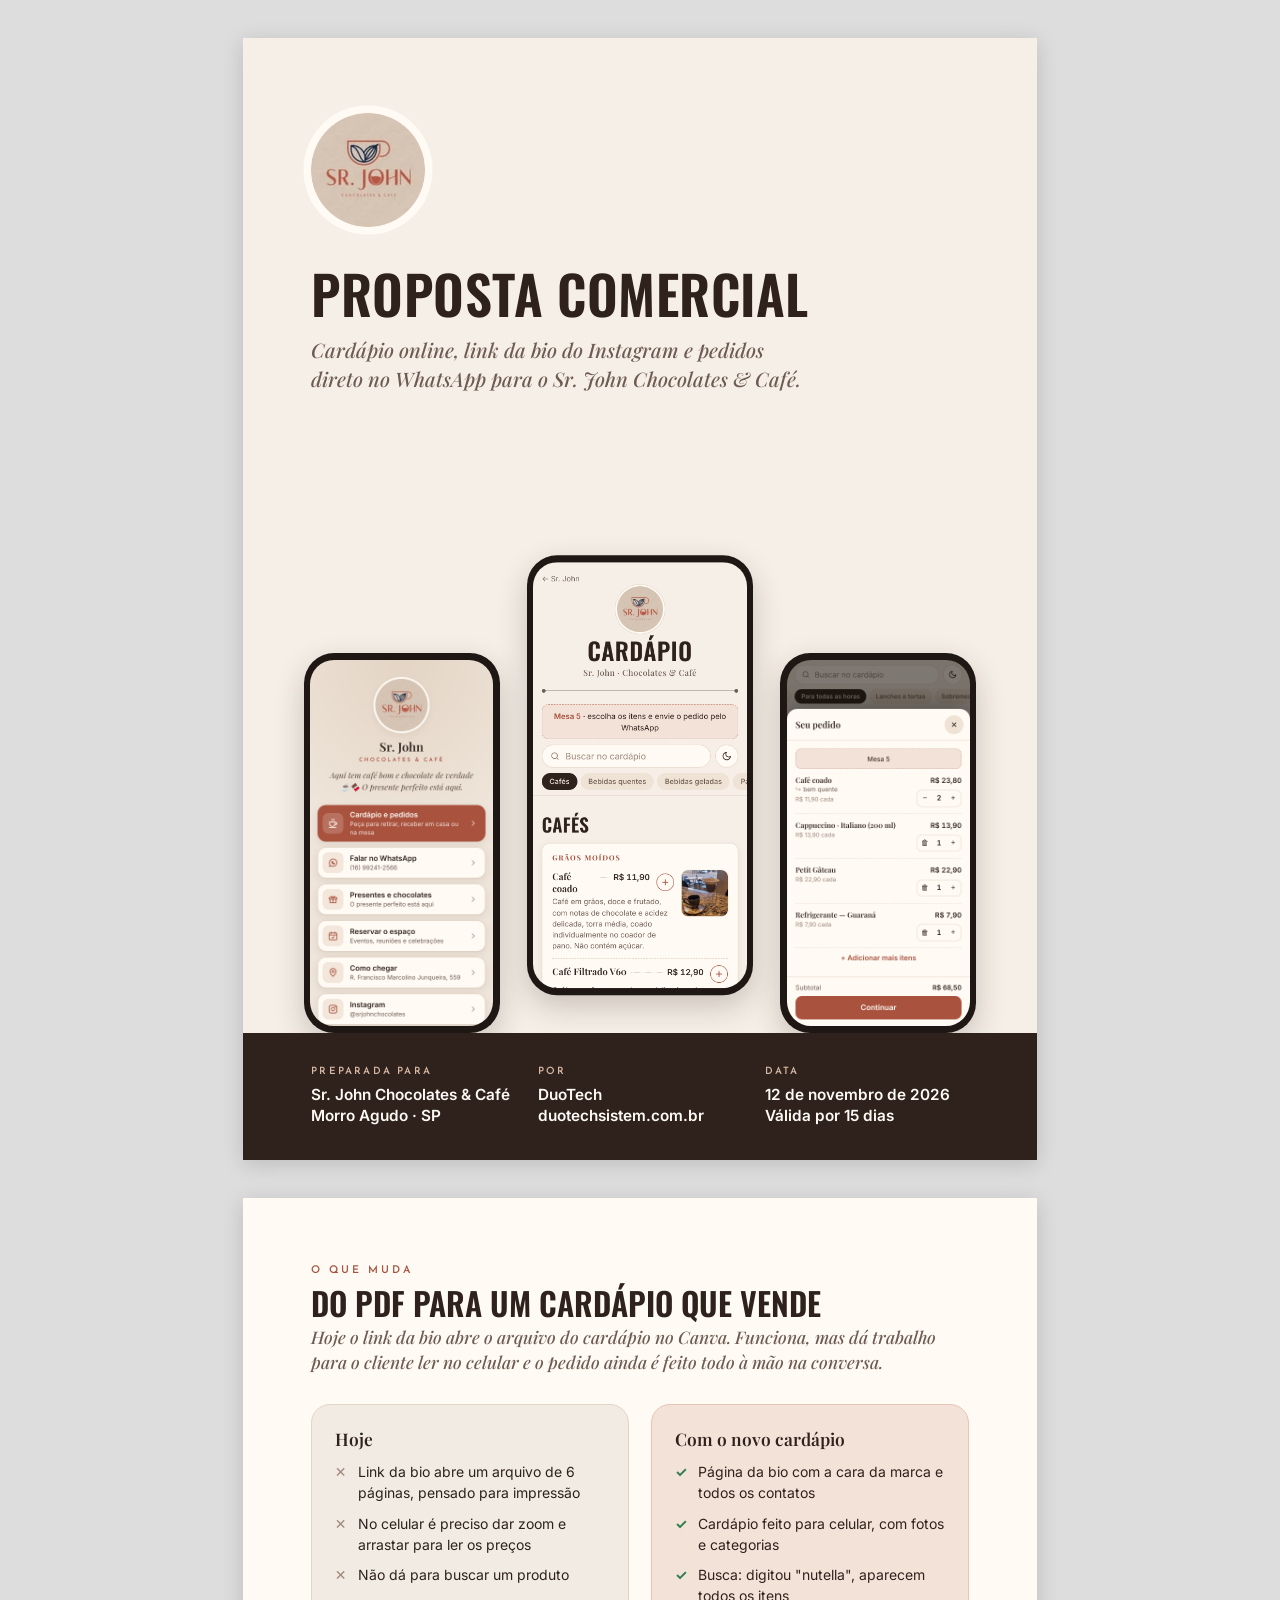
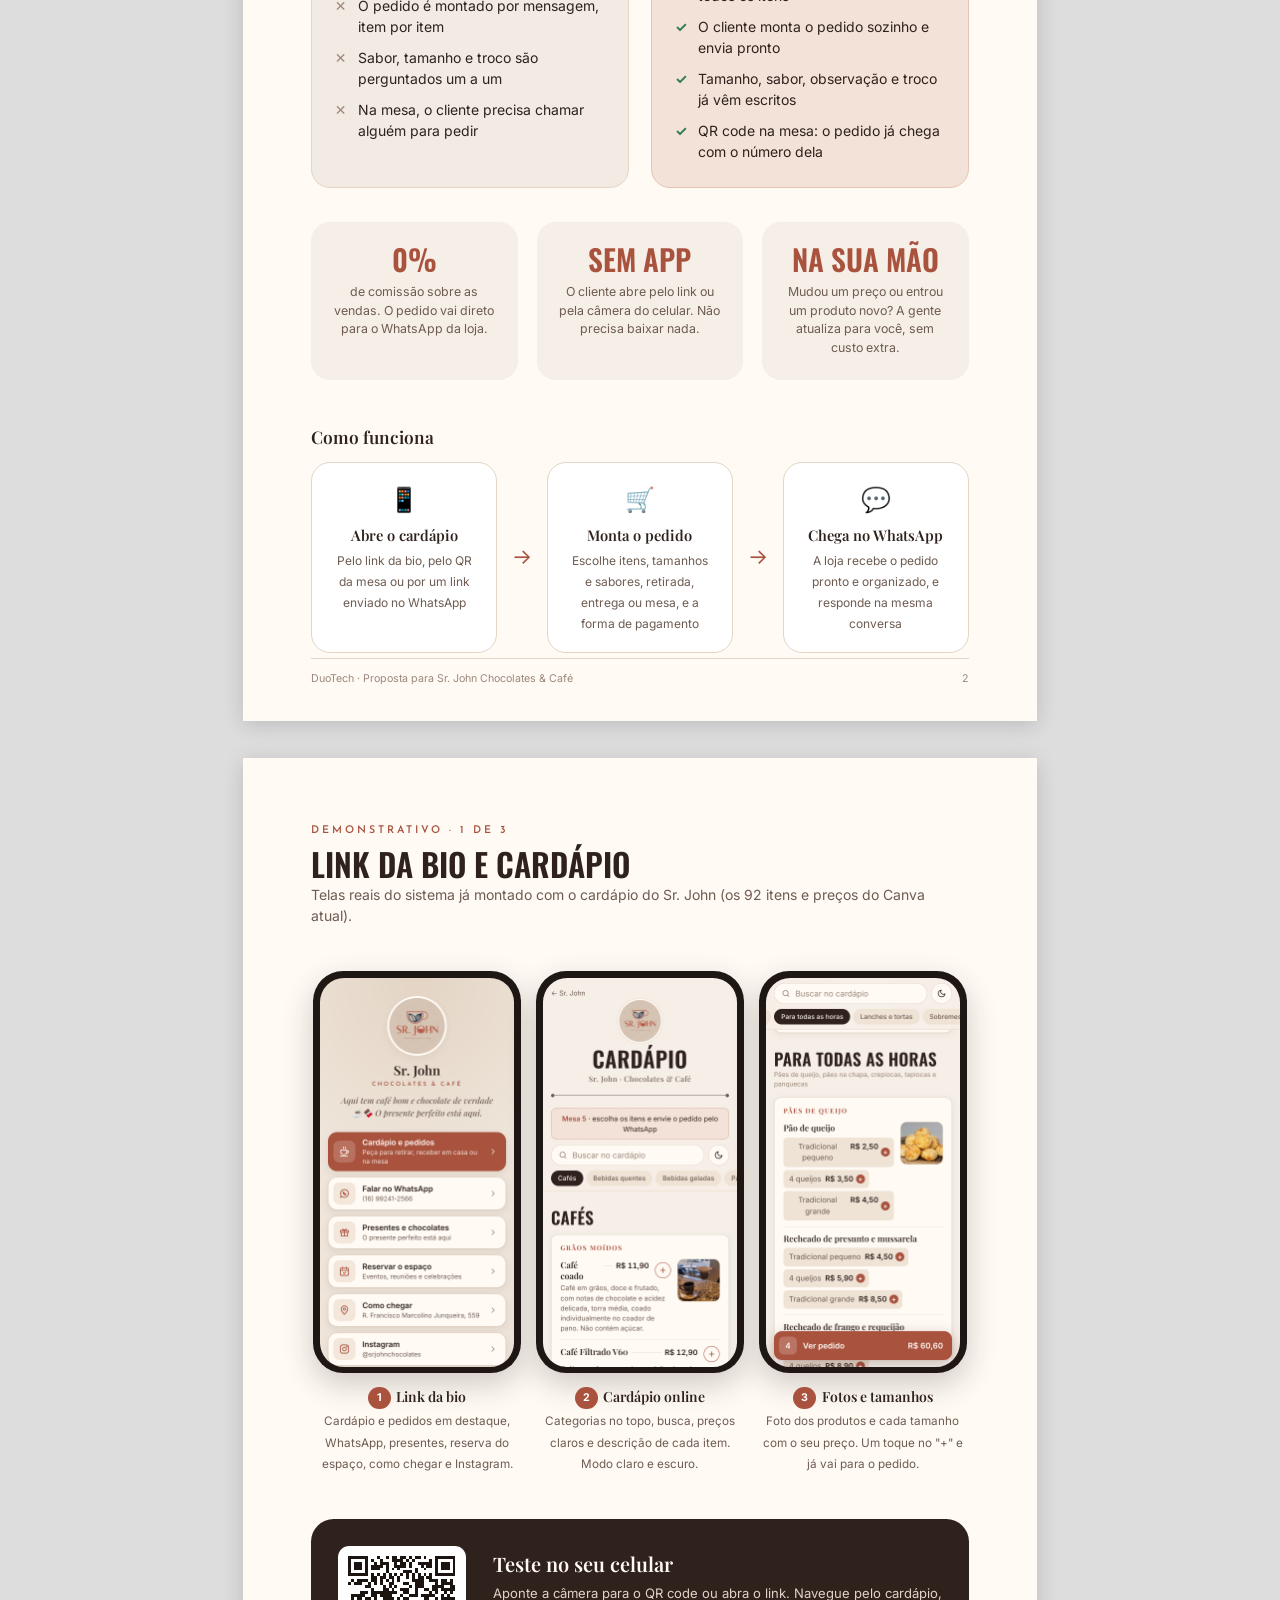
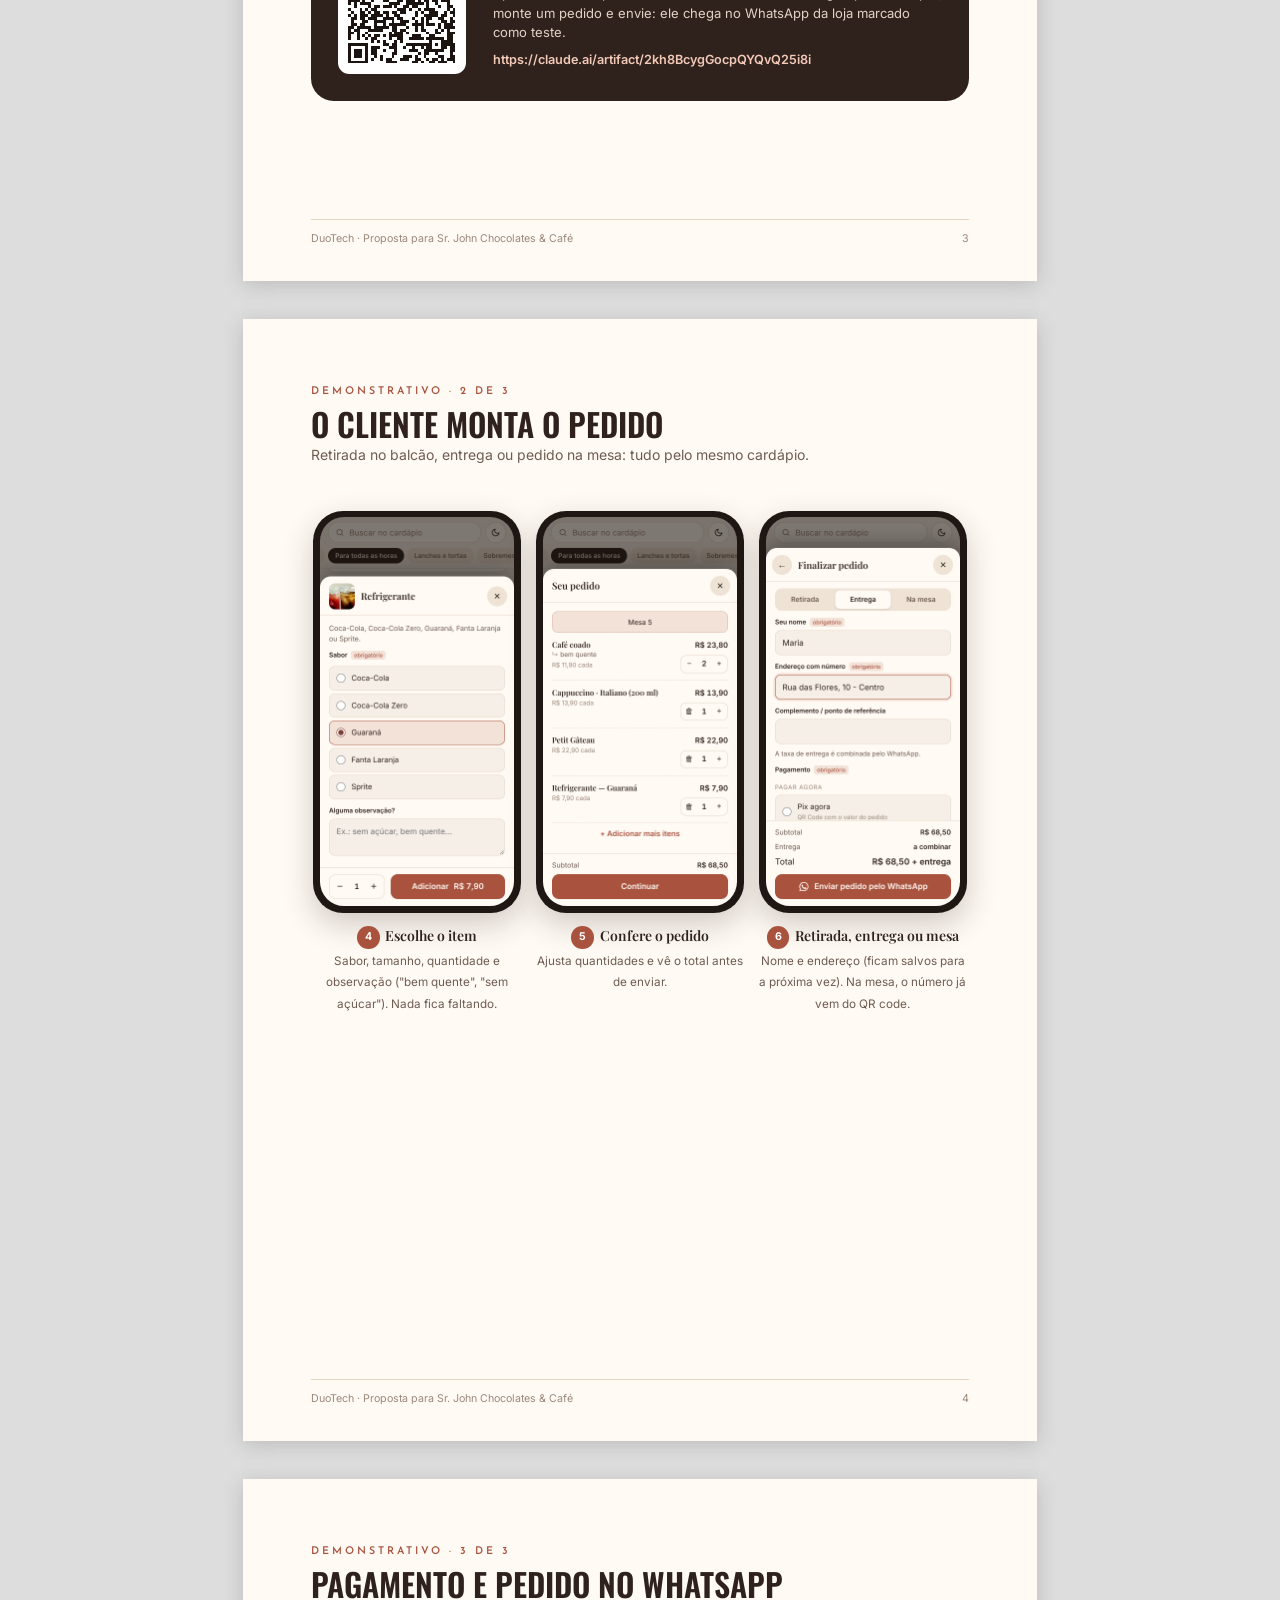
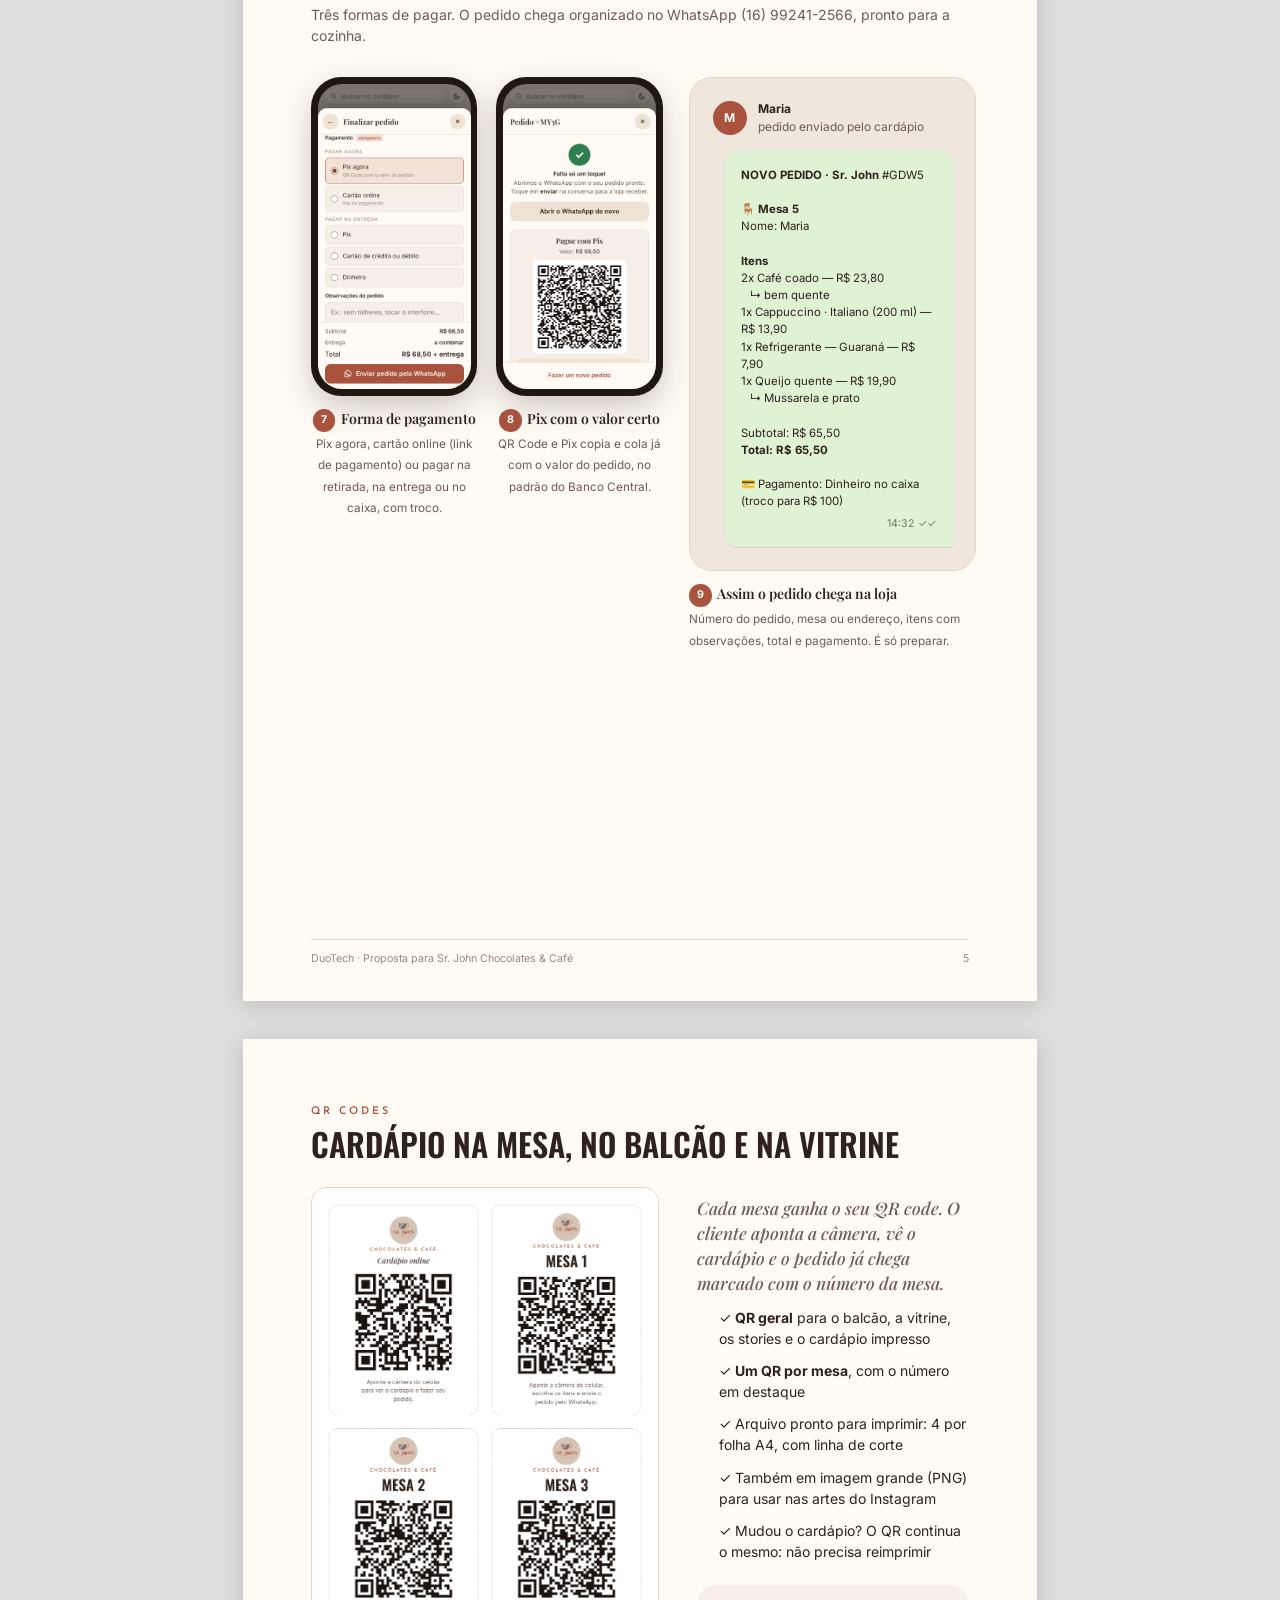
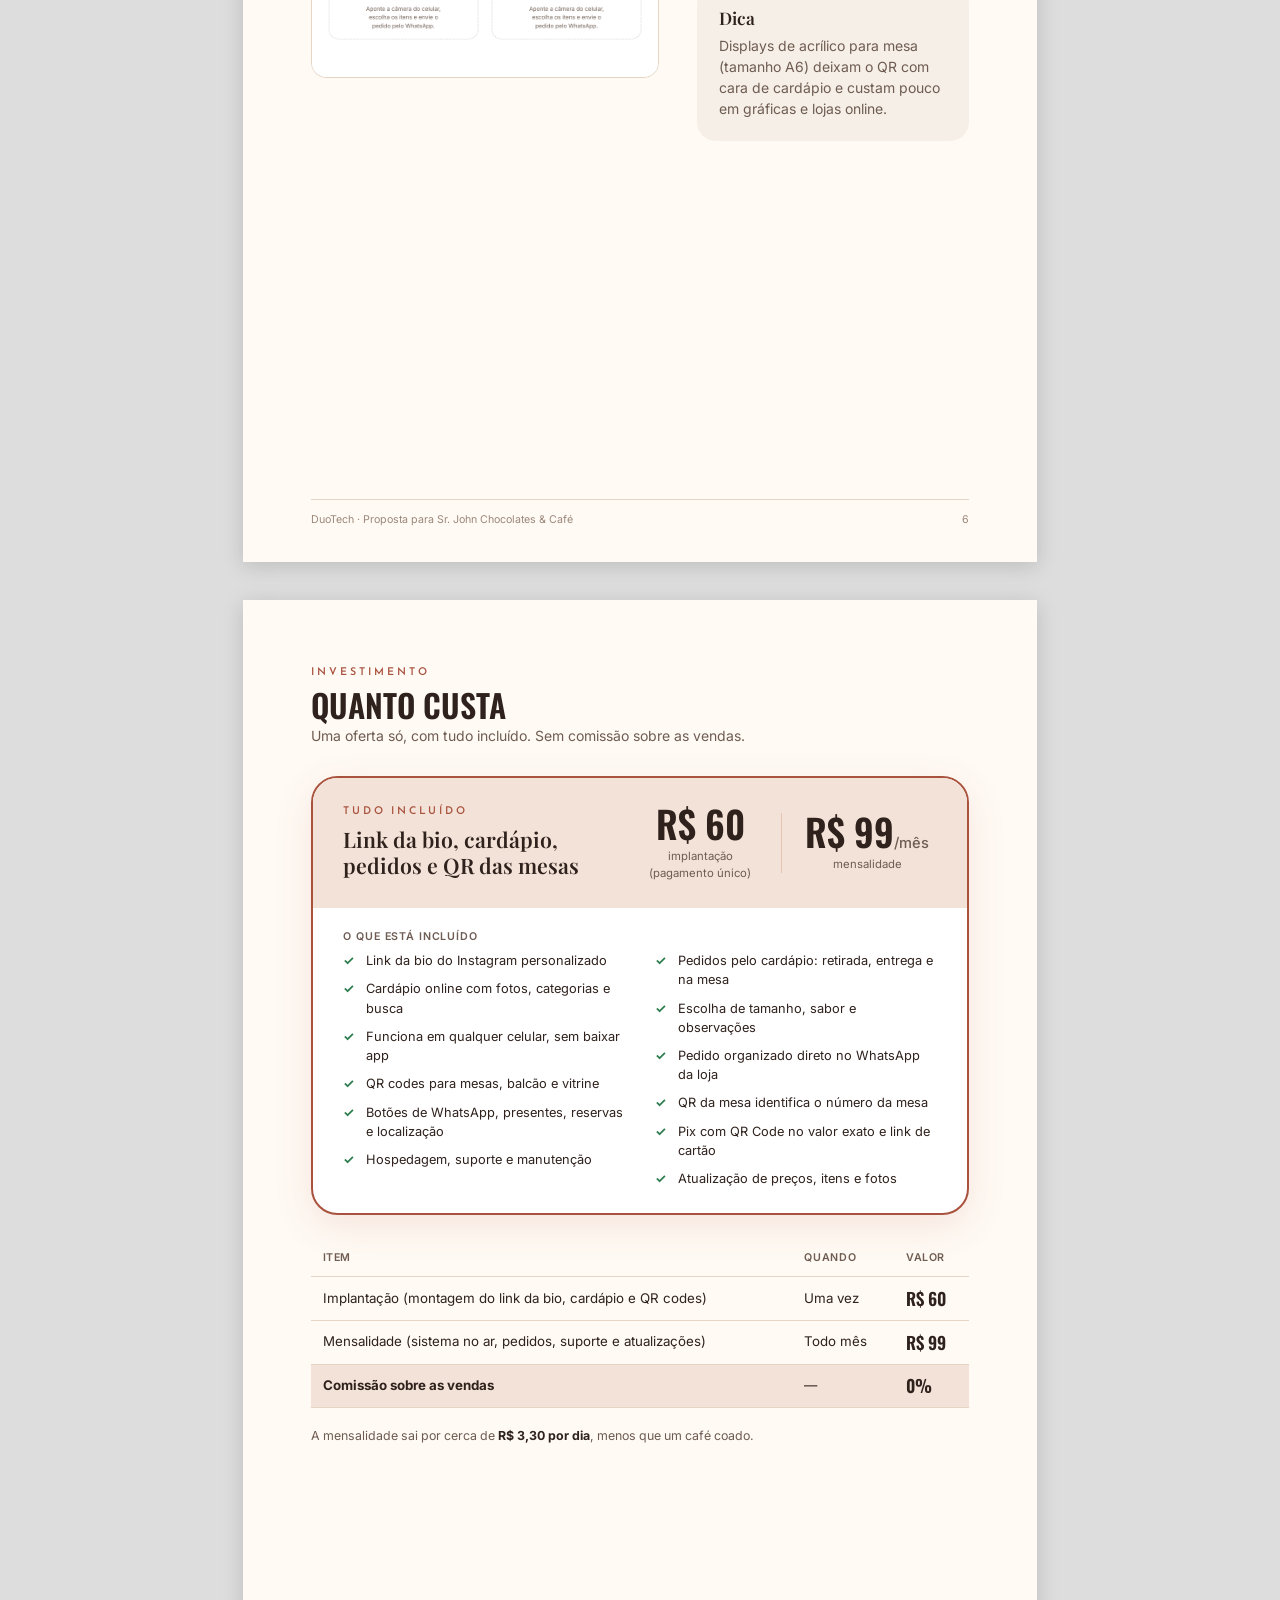
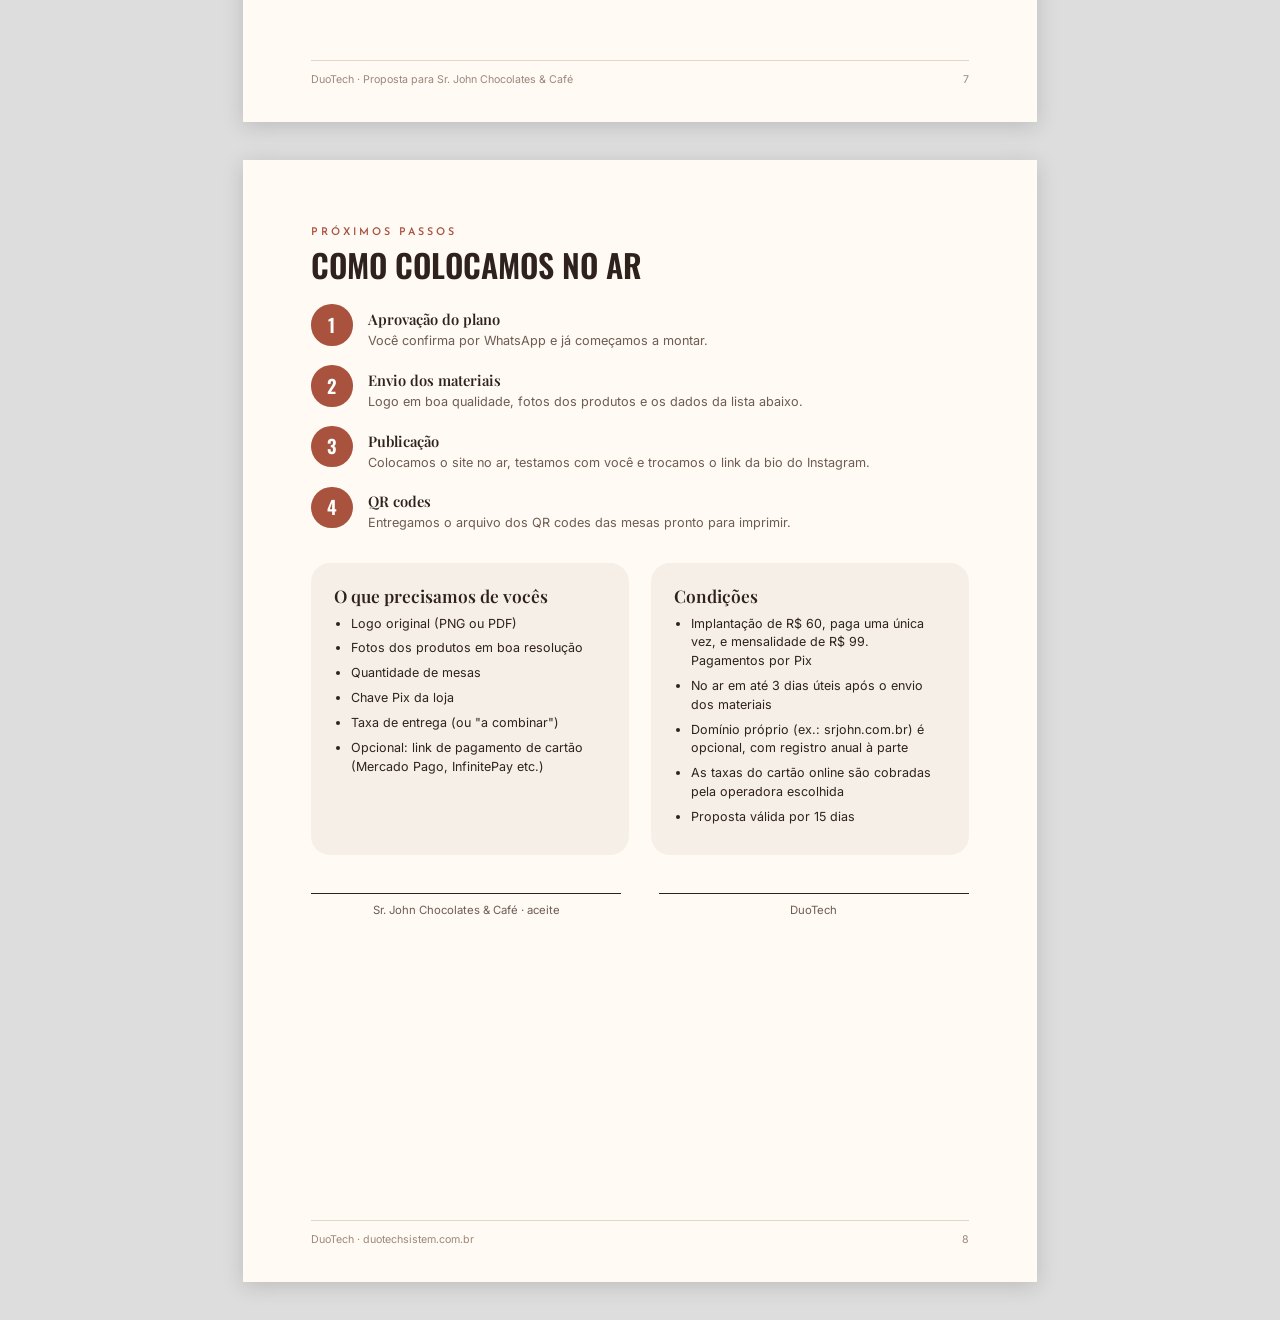
==== docs/proposta/proposta.html @ ed63b7d3 "Sr. John: link da bio, cardápio online e pedidos pelo WhatsApp - Link da bio do Instagram (cardápio," ====
<!doctype html>
<html lang="pt-BR">
<head>
<meta charset="utf-8">
<title>Proposta comercial · Sr. John Chocolates & Café</title>
<link rel="preconnect" href="https://fonts.googleapis.com">
<link rel="preconnect" href="https://fonts.gstatic.com" crossorigin>
<link href="https://fonts.googleapis.com/css2?family=Josefin+Sans:wght@400;600&family=Oswald:wght@500;600&family=Playfair+Display:ital,wght@0,600;0,700;1,500&family=Inter:wght@400;500;600;700&display=swap" rel="stylesheet">
<style>
  @page { size: A4; margin: 0; }
  :root {
    --bg: #f6efe7; --card: #fffaf4; --ink: #2f221d; --soft: #6e5c52; --faint: #9b887b;
    --line: #e4d5c5; --brand: #a9533f; --brand-soft: #f3e2d8; --navy: #22324c; --ok: #2e7d4f;
  }
  * { box-sizing: border-box; }
  html, body { margin: 0; padding: 0; }
  body { font: 400 10.5pt/1.5 Inter, system-ui, sans-serif; color: var(--ink); background: #ddd; -webkit-print-color-adjust: exact; print-color-adjust: exact; }
  .pagina {
    width: 210mm; height: 297mm; position: relative; overflow: hidden;
    background: var(--card); padding: 18mm 18mm 16mm; page-break-after: always; break-after: page;
    margin: 0 auto;
  }
  .pagina:last-child { page-break-after: auto; break-after: auto; }
  @media screen { .pagina { margin: 10mm auto; box-shadow: 0 4px 20px rgba(0,0,0,.15); } }

  .rodape {
    position: absolute; left: 18mm; right: 18mm; bottom: 9mm; display: flex; justify-content: space-between;
    font-size: 8pt; color: var(--faint); border-top: 1px solid var(--line); padding-top: 3mm;
  }
  .eyebrow { font: 600 8pt/1 "Josefin Sans", sans-serif; letter-spacing: .28em; text-transform: uppercase; color: var(--brand); }
  h1 { font: 600 34pt/1.02 Oswald, Impact, sans-serif; text-transform: uppercase; margin: 3mm 0 0; letter-spacing: .01em; }
  h2 { font: 600 24pt/1.05 Oswald, Impact, sans-serif; text-transform: uppercase; margin: 2.5mm 0 1mm; }
  h3 { font: 600 13pt/1.25 "Playfair Display", Georgia, serif; margin: 0 0 1.5mm; }
  p { margin: 0 0 3mm; }
  .lead { font: italic 500 13pt/1.45 "Playfair Display", Georgia, serif; color: var(--soft); }
  .soft { color: var(--soft); }

  /* ---------- capa ---------- */
  .capa { background: var(--bg); padding: 0; display: grid; grid-template-rows: auto 1fr auto; }
  .capa-topo { padding: 20mm 18mm 0; }
  .capa-logo { width: 30mm; height: 30mm; border-radius: 50%; box-shadow: 0 0 0 2mm var(--card); }
  .capa h1 { font-size: 40pt; margin-top: 9mm; }
  .capa .lead { font-size: 15pt; margin-top: 4mm; max-width: 130mm; }
  .capa-fones { display: flex; justify-content: center; align-items: flex-end; gap: 7mm; padding: 4mm 0 0; }
  .capa-fones .fone:nth-child(2) { transform: translateY(-10mm); }
  .capa-base {
    background: var(--ink); color: var(--card); padding: 9mm 18mm; display: grid; grid-template-columns: 1fr 1fr 1fr; gap: 6mm;
  }
  .capa-base small { display: block; font: 600 7.5pt/1 "Josefin Sans", sans-serif; letter-spacing: .22em; text-transform: uppercase; color: #d9b9a5; margin-bottom: 2mm; }
  .capa-base b { font: 600 11.5pt/1.3 Inter, sans-serif; }

  /* ---------- telefones ---------- */
  .fone {
    width: 52mm; border-radius: 8mm; padding: 1.8mm; background: #1f1714; flex: none;
    box-shadow: 0 3mm 8mm rgba(47, 34, 29, .22);
  }
  .fone img { display: block; width: 100%; border-radius: 6.4mm; }
  .fone.g { width: 60mm; }
  .tela { display: flex; flex-direction: column; align-items: center; gap: 3.5mm; }
  .tela figcaption { text-align: center; max-width: 54mm; }
  .tela figcaption b { display: block; font: 600 10.5pt/1.3 "Playfair Display", Georgia, serif; }
  .tela figcaption span { font-size: 8.8pt; color: var(--soft); }
  .num {
    display: inline-grid; place-items: center; width: 6mm; height: 6mm; border-radius: 50%;
    background: var(--brand); color: #fff; font: 700 8pt/1 Inter, sans-serif; margin-right: 1.5mm; vertical-align: 1px;
  }
  .tela figcaption .num { color: #fff; font-size: 8pt; display: inline-grid; }
  .telas { display: flex; justify-content: space-between; margin-top: 12mm; }
  .telas .fone { width: 55mm; }
  .telas .tela figcaption { max-width: 56mm; }
  .fluxo { display: grid; grid-template-columns: 1fr auto 1fr auto 1fr; align-items: stretch; gap: 4mm; margin-top: 10mm; }
  .fluxo .etapa { background: #fff; border: 1px solid var(--line); border-radius: 5mm; padding: 5mm; text-align: center; }
  .fluxo .etapa b { display: block; font: 600 11pt/1.3 "Playfair Display", Georgia, serif; margin: 2mm 0 1mm; }
  .fluxo .etapa span { font-size: 9pt; color: var(--soft); }
  .fluxo .ic { font-size: 18pt; }
  .fluxo .seta { color: var(--brand); font-size: 16pt; align-self: center; }
  figure { margin: 0; }

  /* ---------- hoje x novo ---------- */
  .comparar { display: grid; grid-template-columns: 1fr 1fr; gap: 6mm; margin-top: 8mm; }
  .bloco { border-radius: 5mm; padding: 6mm 6mm 4mm; }
  .bloco.hoje { background: #f1ebe4; border: 1px solid var(--line); }
  .bloco.novo { background: var(--brand-soft); border: 1px solid #e7c4b4; }
  .bloco h3 { display: flex; align-items: center; gap: 2mm; }
  ul.lista { list-style: none; padding: 0; margin: 3mm 0 0; }
  ul.lista li { position: relative; padding-left: 6mm; margin-bottom: 2.6mm; }
  ul.lista li::before { position: absolute; left: 0; top: 0; font-weight: 700; }
  .hoje ul.lista li::before { content: "✕"; color: #a0897b; }
  .novo ul.lista li::before, .plano ul.lista li::before { content: "✓"; color: var(--ok); }
  .destaques { display: grid; grid-template-columns: repeat(3, 1fr); gap: 5mm; margin-top: 9mm; }
  .destaque { background: var(--bg); border-radius: 5mm; padding: 6mm 5mm; text-align: center; }
  .destaque .big { font: 600 22pt/1 Oswald, Impact, sans-serif; color: var(--brand); text-transform: uppercase; }
  .destaque p { margin: 2.5mm 0 0; font-size: 9.3pt; color: var(--soft); }

  /* ---------- whatsapp ---------- */
  .duas { display: grid; grid-template-columns: auto 1fr; gap: 10mm; align-items: start; margin-top: 7mm; }
  .chat { background: #efe7de; border-radius: 6mm; padding: 6mm; border: 1px solid var(--line); }
  .chat-topo { display: flex; align-items: center; gap: 3mm; margin-bottom: 4mm; font-size: 9pt; color: var(--soft); }
  .chat-topo .av { width: 9mm; height: 9mm; border-radius: 50%; background: var(--brand); color: #fff; display: grid; place-items: center; font-weight: 700; }
  .balao {
    background: #dff3d4; border-radius: 3.5mm 3.5mm 0.8mm 3.5mm; padding: 4mm 4.5mm; margin-left: 6mm;
    font: 9.3pt/1.5 Inter, sans-serif; white-space: pre-wrap; box-shadow: 0 1px 1px rgba(0,0,0,.08);
  }
  .balao .h { color: #6b7d63; font-size: 8pt; text-align: right; margin-top: 1.5mm; }

  .p5 { display: grid; grid-template-columns: 1fr 76mm; gap: 7mm; margin-top: 8mm; align-items: start; }
  .p5-fones { display: flex; gap: 5mm; }
  .p5-fones .fone { width: 44mm; }
  .p5-fones figcaption { max-width: 46mm; }
  .p5-chat { align-items: stretch; }
  .p5-chat .balao { font-size: 8.6pt; margin-left: 3mm; }
  .p5-chat figcaption { text-align: left; }

  .demo-box { display: grid; grid-template-columns: 34mm 1fr; gap: 7mm; align-items: center; margin-top: 12mm;
    background: var(--ink); color: var(--card); border-radius: 6mm; padding: 7mm; }
  .demo-box .qr { background: #fff; border-radius: 3mm; padding: 2mm; }
  .demo-box .qr svg { display: block; width: 100%; height: auto; }
  .demo-box h3 { color: var(--card); font-size: 15pt; margin-bottom: 2mm; }
  .demo-box p { color: #e3d2c6; margin: 0 0 2.5mm; font-size: 9.8pt; }
  .demo-box .url { font: 600 9.5pt/1.3 Inter, sans-serif; color: #f3c9b7; word-break: break-all; }
  .resumo { width: 100%; border-collapse: collapse; margin-top: 7mm; font-size: 10pt; }
  .resumo th, .resumo td { padding: 3mm; border-bottom: 1px solid var(--line); text-align: left; }
  .resumo th { font: 600 8pt/1.2 Inter, sans-serif; text-transform: uppercase; letter-spacing: .06em; color: var(--soft); }
  .resumo td.v { font: 600 13pt/1 Oswald, Impact, sans-serif; white-space: nowrap; }
  .resumo tr.rec td { background: var(--brand-soft); }

  .oferta { border: 2px solid var(--brand); border-radius: 7mm; background: #fff; margin-top: 8mm; overflow: hidden;
    box-shadow: 0 3mm 10mm rgba(169, 83, 63, .12); }
  .oferta-topo { display: grid; grid-template-columns: 1fr auto auto; gap: 6mm; align-items: center; padding: 7mm 8mm; background: var(--brand-soft); }
  .oferta-topo .nome { font: 600 8pt/1 "Josefin Sans", sans-serif; letter-spacing: .26em; text-transform: uppercase; color: var(--brand); }
  .oferta-topo h3 { font-size: 16pt; margin: 2mm 0 0; }
  .valor { text-align: center; padding: 0 2mm; }
  .valor .n { font: 600 28pt/1 Oswald, Impact, sans-serif; }
  .valor .n small { font: 500 11pt/1 Inter, sans-serif; color: var(--soft); }
  .valor .l { font-size: 8.5pt; color: var(--soft); margin-top: 1.5mm; }
  .valor + .valor { border-left: 1px solid #e7c4b4; padding-left: 6mm; }
  .oferta-corpo { display: grid; grid-template-columns: 1fr 1fr; gap: 0 8mm; padding: 6mm 8mm 4mm; }
  .oferta-corpo h4 { grid-column: 1 / -1; margin: 0 0 2mm; font: 600 8pt/1.2 Inter, sans-serif; text-transform: uppercase; letter-spacing: .08em; color: var(--soft); }
  .oferta-corpo ul.lista { margin: 0; }
  .oferta-corpo ul.lista li { font-size: 9.6pt; margin-bottom: 2.4mm; }
  .oferta-corpo ul.lista li::before { content: "✓"; color: var(--ok); }

  /* ---------- planos ---------- */
  .planos { display: grid; grid-template-columns: 1fr 1fr; gap: 6mm; margin-top: 8mm; }
  .plano { border: 1.5px solid var(--line); border-radius: 6mm; padding: 7mm 6mm 5mm; background: #fff; position: relative; }
  .plano.rec { border-color: var(--brand); box-shadow: 0 3mm 10mm rgba(169, 83, 63, .14); }
  .selo { position: absolute; top: -3.4mm; right: 6mm; background: var(--brand); color: #fff; font: 700 7.5pt/1 Inter, sans-serif; letter-spacing: .08em; text-transform: uppercase; padding: 2mm 3mm; border-radius: 2mm; }
  .plano .nome { font: 600 8pt/1 "Josefin Sans", sans-serif; letter-spacing: .26em; text-transform: uppercase; color: var(--brand); }
  .plano .preco { font: 600 30pt/1 Oswald, Impact, sans-serif; margin: 3mm 0 1mm; }
  .plano .preco small { font: 500 11pt/1 Inter, sans-serif; color: var(--soft); }
  .plano .para { font-size: 9.3pt; color: var(--soft); margin-bottom: 3mm; min-height: 11mm; }
  .plano ul.lista li { font-size: 9.5pt; margin-bottom: 2mm; }
  .plano .mais { font-weight: 600; margin: 3mm 0 1mm; font-size: 9.5pt; }

  table.tab { width: 100%; border-collapse: collapse; margin-top: 7mm; font-size: 9.2pt; }
  .tab th, .tab td { padding: 2.2mm 3mm; border-bottom: 1px solid var(--line); text-align: left; }
  .tab th { font: 600 8pt/1.2 Inter, sans-serif; text-transform: uppercase; letter-spacing: .06em; color: var(--soft); }
  .tab td.c, .tab th.c { text-align: center; width: 27mm; }
  .tab .s { color: var(--ok); font-weight: 700; }
  .tab .n { color: #c3b2a5; }
  .tab th.rec { color: var(--brand); }

  /* ---------- próximos passos ---------- */
  .passos { counter-reset: p; display: grid; gap: 4mm; margin-top: 6mm; }
  .passo { display: grid; grid-template-columns: 11mm 1fr; gap: 4mm; align-items: start; }
  .passo::before {
    counter-increment: p; content: counter(p); width: 11mm; height: 11mm; border-radius: 50%;
    background: var(--brand); color: #fff; display: grid; place-items: center; font: 600 14pt/1 Oswald, sans-serif;
  }
  .passo b { display: block; font: 600 11pt/1.3 "Playfair Display", Georgia, serif; margin-top: 1.5mm; }
  .passo span { color: var(--soft); font-size: 9.5pt; }
  .grade2 { display: grid; grid-template-columns: 1fr 1fr; gap: 6mm; margin-top: 8mm; }
  .caixa { background: var(--bg); border-radius: 5mm; padding: 6mm; }
  .caixa ul { margin: 2mm 0 0; padding-left: 4.5mm; }
  .caixa li { margin-bottom: 1.6mm; font-size: 9.4pt; }
  .assina { margin-top: 10mm; display: flex; justify-content: space-between; align-items: flex-end; gap: 10mm; }
  .assina .linha { flex: 1; border-top: 1px solid var(--ink); padding-top: 2mm; font-size: 8.5pt; color: var(--soft); text-align: center; }
  .qr-img { width: 100%; border-radius: 4mm; border: 1px solid var(--line); display: block; }
</style>
</head>
<body>

<!-- ============================== 1. CAPA ============================== -->
<section class="pagina capa">
  <div class="capa-topo">
    <img class="capa-logo" src="../../public/img/logo.png" alt="">
    <h1>Proposta comercial</h1>
    <p class="lead">Cardápio online, link da bio do Instagram e pedidos direto no WhatsApp para o Sr. John Chocolates &amp; Café.</p>
  </div>
  <div class="capa-fones">
    <div class="fone"><img src="img/s1-bio.png" alt=""></div>
    <div class="fone g"><img src="img/s2-cardapio.png" alt=""></div>
    <div class="fone"><img src="img/s5-carrinho.png" alt=""></div>
  </div>
  <div class="capa-base">
    <div><small>Preparada para</small><b>Sr. John Chocolates &amp; Café<br>Morro Agudo · SP</b></div>
    <div><small>Por</small><b>DuoTech<br>duotechsistem.com.br</b></div>
    <div><small>Data</small><b>12 de novembro de 2026<br>Válida por 15 dias</b></div>
  </div>
</section>

<!-- ============================== 2. O QUE MUDA ============================== -->
<section class="pagina">
  <div class="eyebrow">O que muda</div>
  <h2>Do PDF para um cardápio que vende</h2>
  <p class="lead">Hoje o link da bio abre o arquivo do cardápio no Canva. Funciona, mas dá trabalho para o cliente ler no celular e o pedido ainda é feito todo à mão na conversa.</p>

  <div class="comparar">
    <div class="bloco hoje">
      <h3>Hoje</h3>
      <ul class="lista">
        <li>Link da bio abre um arquivo de 6 páginas, pensado para impressão</li>
        <li>No celular é preciso dar zoom e arrastar para ler os preços</li>
        <li>Não dá para buscar um produto</li>
        <li>O pedido é montado por mensagem, item por item</li>
        <li>Sabor, tamanho e troco são perguntados um a um</li>
        <li>Na mesa, o cliente precisa chamar alguém para pedir</li>
      </ul>
    </div>
    <div class="bloco novo">
      <h3>Com o novo cardápio</h3>
      <ul class="lista">
        <li>Página da bio com a cara da marca e todos os contatos</li>
        <li>Cardápio feito para celular, com fotos e categorias</li>
        <li>Busca: digitou "nutella", aparecem todos os itens</li>
        <li>O cliente monta o pedido sozinho e envia pronto</li>
        <li>Tamanho, sabor, observação e troco já vêm escritos</li>
        <li>QR code na mesa: o pedido já chega com o número dela</li>
      </ul>
    </div>
  </div>

  <div class="destaques">
    <div class="destaque"><div class="big">0%</div><p>de comissão sobre as vendas. O pedido vai direto para o WhatsApp da loja.</p></div>
    <div class="destaque"><div class="big">Sem app</div><p>O cliente abre pelo link ou pela câmera do celular. Não precisa baixar nada.</p></div>
    <div class="destaque"><div class="big">Na sua mão</div><p>Mudou um preço ou entrou um produto novo? A gente atualiza para você, sem custo extra.</p></div>
  </div>

  <h3 style="margin-top:12mm">Como funciona</h3>
  <div class="fluxo" style="margin-top:4mm">
    <div class="etapa"><div class="ic">📱</div><b>Abre o cardápio</b><span>Pelo link da bio, pelo QR da mesa ou por um link enviado no WhatsApp</span></div>
    <div class="seta">→</div>
    <div class="etapa"><div class="ic">🛒</div><b>Monta o pedido</b><span>Escolhe itens, tamanhos e sabores, retirada, entrega ou mesa, e a forma de pagamento</span></div>
    <div class="seta">→</div>
    <div class="etapa"><div class="ic">💬</div><b>Chega no WhatsApp</b><span>A loja recebe o pedido pronto e organizado, e responde na mesma conversa</span></div>
  </div>

  <div class="rodape"><span>DuoTech · Proposta para Sr. John Chocolates &amp; Café</span><span>2</span></div>
</section>

<!-- ============================== 3. DEMONSTRATIVO: CARDÁPIO ============================== -->
<section class="pagina">
  <div class="eyebrow">Demonstrativo · 1 de 3</div>
  <h2>Link da bio e cardápio</h2>
  <p class="soft">Telas reais do sistema já montado com o cardápio do Sr. John (os 92 itens e preços do Canva atual).</p>
  <div class="telas">
    <figure class="tela"><div class="fone"><img src="img/s1-bio.png" alt=""></div>
      <figcaption><b><span class="num">1</span>Link da bio</b><span>Cardápio e pedidos em destaque, WhatsApp, presentes, reserva do espaço, como chegar e Instagram.</span></figcaption></figure>
    <figure class="tela"><div class="fone"><img src="img/s2-cardapio.png" alt=""></div>
      <figcaption><b><span class="num">2</span>Cardápio online</b><span>Categorias no topo, busca, preços claros e descrição de cada item. Modo claro e escuro.</span></figcaption></figure>
    <figure class="tela"><div class="fone"><img src="img/s3-fotos.png" alt=""></div>
      <figcaption><b><span class="num">3</span>Fotos e tamanhos</b><span>Foto dos produtos e cada tamanho com o seu preço. Um toque no "+" e já vai para o pedido.</span></figcaption></figure>
  </div>
  <div class="demo-box">
    <div class="qr"><svg xmlns="http://www.w3.org/2000/svg" viewBox="0 0 39 39" shape-rendering="crispEdges" role="img" aria-label="QR Code da demonstração"><rect width="39" height="39" fill="#fff"/><path d="M1 1h1v1h-1zM2 1h1v1h-1zM3 1h1v1h-1zM4 1h1v1h-1zM5 1h1v1h-1zM6 1h1v1h-1zM7 1h1v1h-1zM11 1h1v1h-1zM14 1h1v1h-1zM16 1h1v1h-1zM17 1h1v1h-1zM19 1h1v1h-1zM20 1h1v1h-1zM22 1h1v1h-1zM24 1h1v1h-1zM25 1h1v1h-1zM27 1h1v1h-1zM31 1h1v1h-1zM32 1h1v1h-1zM33 1h1v1h-1zM34 1h1v1h-1zM35 1h1v1h-1zM36 1h1v1h-1zM37 1h1v1h-1zM1 2h1v1h-1zM7 2h1v1h-1zM9 2h1v1h-1zM12 2h1v1h-1zM16 2h1v1h-1zM17 2h1v1h-1zM18 2h1v1h-1zM19 2h1v1h-1zM21 2h1v1h-1zM23 2h1v1h-1zM29 2h1v1h-1zM31 2h1v1h-1zM37 2h1v1h-1zM1 3h1v1h-1zM3 3h1v1h-1zM4 3h1v1h-1zM5 3h1v1h-1zM7 3h1v1h-1zM10 3h1v1h-1zM12 3h1v1h-1zM13 3h1v1h-1zM14 3h1v1h-1zM17 3h1v1h-1zM19 3h1v1h-1zM20 3h1v1h-1zM22 3h1v1h-1zM25 3h1v1h-1zM26 3h1v1h-1zM27 3h1v1h-1zM28 3h1v1h-1zM29 3h1v1h-1zM31 3h1v1h-1zM33 3h1v1h-1zM34 3h1v1h-1zM35 3h1v1h-1zM37 3h1v1h-1zM1 4h1v1h-1zM3 4h1v1h-1zM4 4h1v1h-1zM5 4h1v1h-1zM7 4h1v1h-1zM9 4h1v1h-1zM10 4h1v1h-1zM11 4h1v1h-1zM12 4h1v1h-1zM14 4h1v1h-1zM17 4h1v1h-1zM18 4h1v1h-1zM19 4h1v1h-1zM20 4h1v1h-1zM22 4h1v1h-1zM26 4h1v1h-1zM28 4h1v1h-1zM29 4h1v1h-1zM31 4h1v1h-1zM33 4h1v1h-1zM34 4h1v1h-1zM35 4h1v1h-1zM37 4h1v1h-1zM1 5h1v1h-1zM3 5h1v1h-1zM4 5h1v1h-1zM5 5h1v1h-1zM7 5h1v1h-1zM9 5h1v1h-1zM10 5h1v1h-1zM11 5h1v1h-1zM14 5h1v1h-1zM16 5h1v1h-1zM18 5h1v1h-1zM24 5h1v1h-1zM27 5h1v1h-1zM31 5h1v1h-1zM33 5h1v1h-1zM34 5h1v1h-1zM35 5h1v1h-1zM37 5h1v1h-1zM1 6h1v1h-1zM7 6h1v1h-1zM14 6h1v1h-1zM20 6h1v1h-1zM21 6h1v1h-1zM22 6h1v1h-1zM24 6h1v1h-1zM31 6h1v1h-1zM37 6h1v1h-1zM1 7h1v1h-1zM2 7h1v1h-1zM3 7h1v1h-1zM4 7h1v1h-1zM5 7h1v1h-1zM6 7h1v1h-1zM7 7h1v1h-1zM9 7h1v1h-1zM11 7h1v1h-1zM13 7h1v1h-1zM15 7h1v1h-1zM17 7h1v1h-1zM19 7h1v1h-1zM21 7h1v1h-1zM23 7h1v1h-1zM25 7h1v1h-1zM27 7h1v1h-1zM29 7h1v1h-1zM31 7h1v1h-1zM32 7h1v1h-1zM33 7h1v1h-1zM34 7h1v1h-1zM35 7h1v1h-1zM36 7h1v1h-1zM37 7h1v1h-1zM9 8h1v1h-1zM10 8h1v1h-1zM12 8h1v1h-1zM13 8h1v1h-1zM15 8h1v1h-1zM16 8h1v1h-1zM18 8h1v1h-1zM21 8h1v1h-1zM23 8h1v1h-1zM25 8h1v1h-1zM26 8h1v1h-1zM28 8h1v1h-1zM29 8h1v1h-1zM2 9h1v1h-1zM4 9h1v1h-1zM5 9h1v1h-1zM6 9h1v1h-1zM7 9h1v1h-1zM9 9h1v1h-1zM10 9h1v1h-1zM12 9h1v1h-1zM14 9h1v1h-1zM16 9h1v1h-1zM18 9h1v1h-1zM23 9h1v1h-1zM24 9h1v1h-1zM25 9h1v1h-1zM26 9h1v1h-1zM29 9h1v1h-1zM30 9h1v1h-1zM31 9h1v1h-1zM33 9h1v1h-1zM34 9h1v1h-1zM36 9h1v1h-1zM1 10h1v1h-1zM3 10h1v1h-1zM4 10h1v1h-1zM5 10h1v1h-1zM8 10h1v1h-1zM10 10h1v1h-1zM12 10h1v1h-1zM15 10h1v1h-1zM16 10h1v1h-1zM20 10h1v1h-1zM21 10h1v1h-1zM24 10h1v1h-1zM25 10h1v1h-1zM26 10h1v1h-1zM31 10h1v1h-1zM33 10h1v1h-1zM34 10h1v1h-1zM35 10h1v1h-1zM36 10h1v1h-1zM7 11h1v1h-1zM8 11h1v1h-1zM13 11h1v1h-1zM15 11h1v1h-1zM17 11h1v1h-1zM22 11h1v1h-1zM24 11h1v1h-1zM25 11h1v1h-1zM26 11h1v1h-1zM30 11h1v1h-1zM31 11h1v1h-1zM32 11h1v1h-1zM33 11h1v1h-1zM36 11h1v1h-1zM37 11h1v1h-1zM9 12h1v1h-1zM13 12h1v1h-1zM14 12h1v1h-1zM16 12h1v1h-1zM19 12h1v1h-1zM20 12h1v1h-1zM21 12h1v1h-1zM24 12h1v1h-1zM27 12h1v1h-1zM28 12h1v1h-1zM30 12h1v1h-1zM31 12h1v1h-1zM33 12h1v1h-1zM34 12h1v1h-1zM35 12h1v1h-1zM36 12h1v1h-1zM37 12h1v1h-1zM5 13h1v1h-1zM6 13h1v1h-1zM7 13h1v1h-1zM9 13h1v1h-1zM10 13h1v1h-1zM11 13h1v1h-1zM12 13h1v1h-1zM13 13h1v1h-1zM14 13h1v1h-1zM15 13h1v1h-1zM16 13h1v1h-1zM17 13h1v1h-1zM20 13h1v1h-1zM21 13h1v1h-1zM24 13h1v1h-1zM29 13h1v1h-1zM31 13h1v1h-1zM34 13h1v1h-1zM36 13h1v1h-1zM2 14h1v1h-1zM3 14h1v1h-1zM4 14h1v1h-1zM5 14h1v1h-1zM6 14h1v1h-1zM9 14h1v1h-1zM10 14h1v1h-1zM12 14h1v1h-1zM13 14h1v1h-1zM14 14h1v1h-1zM15 14h1v1h-1zM19 14h1v1h-1zM22 14h1v1h-1zM23 14h1v1h-1zM24 14h1v1h-1zM26 14h1v1h-1zM27 14h1v1h-1zM28 14h1v1h-1zM29 14h1v1h-1zM30 14h1v1h-1zM33 14h1v1h-1zM35 14h1v1h-1zM2 15h1v1h-1zM4 15h1v1h-1zM5 15h1v1h-1zM7 15h1v1h-1zM8 15h1v1h-1zM10 15h1v1h-1zM13 15h1v1h-1zM14 15h1v1h-1zM15 15h1v1h-1zM16 15h1v1h-1zM18 15h1v1h-1zM20 15h1v1h-1zM21 15h1v1h-1zM27 15h1v1h-1zM28 15h1v1h-1zM31 15h1v1h-1zM33 15h1v1h-1zM34 15h1v1h-1zM35 15h1v1h-1zM36 15h1v1h-1zM37 15h1v1h-1zM1 16h1v1h-1zM2 16h1v1h-1zM3 16h1v1h-1zM4 16h1v1h-1zM6 16h1v1h-1zM9 16h1v1h-1zM13 16h1v1h-1zM14 16h1v1h-1zM18 16h1v1h-1zM19 16h1v1h-1zM21 16h1v1h-1zM22 16h1v1h-1zM23 16h1v1h-1zM25 16h1v1h-1zM27 16h1v1h-1zM28 16h1v1h-1zM30 16h1v1h-1zM31 16h1v1h-1zM33 16h1v1h-1zM34 16h1v1h-1zM35 16h1v1h-1zM1 17h1v1h-1zM3 17h1v1h-1zM5 17h1v1h-1zM6 17h1v1h-1zM7 17h1v1h-1zM8 17h1v1h-1zM15 17h1v1h-1zM16 17h1v1h-1zM17 17h1v1h-1zM18 17h1v1h-1zM21 17h1v1h-1zM22 17h1v1h-1zM23 17h1v1h-1zM24 17h1v1h-1zM25 17h1v1h-1zM26 17h1v1h-1zM28 17h1v1h-1zM31 17h1v1h-1zM35 17h1v1h-1zM3 18h1v1h-1zM8 18h1v1h-1zM10 18h1v1h-1zM11 18h1v1h-1zM13 18h1v1h-1zM14 18h1v1h-1zM15 18h1v1h-1zM17 18h1v1h-1zM20 18h1v1h-1zM21 18h1v1h-1zM23 18h1v1h-1zM24 18h1v1h-1zM28 18h1v1h-1zM32 18h1v1h-1zM35 18h1v1h-1zM36 18h1v1h-1zM1 19h1v1h-1zM5 19h1v1h-1zM7 19h1v1h-1zM9 19h1v1h-1zM10 19h1v1h-1zM18 19h1v1h-1zM19 19h1v1h-1zM20 19h1v1h-1zM22 19h1v1h-1zM25 19h1v1h-1zM27 19h1v1h-1zM28 19h1v1h-1zM29 19h1v1h-1zM30 19h1v1h-1zM35 19h1v1h-1zM37 19h1v1h-1zM2 20h1v1h-1zM5 20h1v1h-1zM6 20h1v1h-1zM8 20h1v1h-1zM10 20h1v1h-1zM11 20h1v1h-1zM13 20h1v1h-1zM14 20h1v1h-1zM16 20h1v1h-1zM17 20h1v1h-1zM19 20h1v1h-1zM20 20h1v1h-1zM24 20h1v1h-1zM26 20h1v1h-1zM29 20h1v1h-1zM30 20h1v1h-1zM31 20h1v1h-1zM34 20h1v1h-1zM36 20h1v1h-1zM37 20h1v1h-1zM1 21h1v1h-1zM3 21h1v1h-1zM5 21h1v1h-1zM6 21h1v1h-1zM7 21h1v1h-1zM9 21h1v1h-1zM10 21h1v1h-1zM11 21h1v1h-1zM12 21h1v1h-1zM14 21h1v1h-1zM17 21h1v1h-1zM18 21h1v1h-1zM24 21h1v1h-1zM27 21h1v1h-1zM28 21h1v1h-1zM29 21h1v1h-1zM30 21h1v1h-1zM31 21h1v1h-1zM33 21h1v1h-1zM34 21h1v1h-1zM37 21h1v1h-1zM2 22h1v1h-1zM3 22h1v1h-1zM5 22h1v1h-1zM6 22h1v1h-1zM8 22h1v1h-1zM9 22h1v1h-1zM10 22h1v1h-1zM13 22h1v1h-1zM14 22h1v1h-1zM15 22h1v1h-1zM16 22h1v1h-1zM18 22h1v1h-1zM19 22h1v1h-1zM23 22h1v1h-1zM26 22h1v1h-1zM28 22h1v1h-1zM29 22h1v1h-1zM32 22h1v1h-1zM33 22h1v1h-1zM36 22h1v1h-1zM2 23h1v1h-1zM6 23h1v1h-1zM7 23h1v1h-1zM10 23h1v1h-1zM11 23h1v1h-1zM12 23h1v1h-1zM13 23h1v1h-1zM16 23h1v1h-1zM19 23h1v1h-1zM20 23h1v1h-1zM21 23h1v1h-1zM24 23h1v1h-1zM26 23h1v1h-1zM28 23h1v1h-1zM33 23h1v1h-1zM34 23h1v1h-1zM36 23h1v1h-1zM37 23h1v1h-1zM2 24h1v1h-1zM3 24h1v1h-1zM5 24h1v1h-1zM6 24h1v1h-1zM10 24h1v1h-1zM13 24h1v1h-1zM15 24h1v1h-1zM16 24h1v1h-1zM17 24h1v1h-1zM18 24h1v1h-1zM19 24h1v1h-1zM20 24h1v1h-1zM23 24h1v1h-1zM24 24h1v1h-1zM25 24h1v1h-1zM26 24h1v1h-1zM28 24h1v1h-1zM29 24h1v1h-1zM30 24h1v1h-1zM32 24h1v1h-1zM34 24h1v1h-1zM35 24h1v1h-1zM36 24h1v1h-1zM1 25h1v1h-1zM2 25h1v1h-1zM4 25h1v1h-1zM5 25h1v1h-1zM6 25h1v1h-1zM7 25h1v1h-1zM8 25h1v1h-1zM10 25h1v1h-1zM11 25h1v1h-1zM12 25h1v1h-1zM13 25h1v1h-1zM14 25h1v1h-1zM16 25h1v1h-1zM17 25h1v1h-1zM21 25h1v1h-1zM24 25h1v1h-1zM26 25h1v1h-1zM32 25h1v1h-1zM34 25h1v1h-1zM35 25h1v1h-1zM36 25h1v1h-1zM37 25h1v1h-1zM1 26h1v1h-1zM3 26h1v1h-1zM4 26h1v1h-1zM8 26h1v1h-1zM9 26h1v1h-1zM10 26h1v1h-1zM11 26h1v1h-1zM12 26h1v1h-1zM16 26h1v1h-1zM17 26h1v1h-1zM19 26h1v1h-1zM20 26h1v1h-1zM24 26h1v1h-1zM26 26h1v1h-1zM27 26h1v1h-1zM31 26h1v1h-1zM33 26h1v1h-1zM35 26h1v1h-1zM1 27h1v1h-1zM2 27h1v1h-1zM4 27h1v1h-1zM7 27h1v1h-1zM15 27h1v1h-1zM17 27h1v1h-1zM18 27h1v1h-1zM19 27h1v1h-1zM21 27h1v1h-1zM28 27h1v1h-1zM31 27h1v1h-1zM32 27h1v1h-1zM35 27h1v1h-1zM36 27h1v1h-1zM37 27h1v1h-1zM1 28h1v1h-1zM4 28h1v1h-1zM6 28h1v1h-1zM8 28h1v1h-1zM10 28h1v1h-1zM11 28h1v1h-1zM13 28h1v1h-1zM15 28h1v1h-1zM16 28h1v1h-1zM17 28h1v1h-1zM18 28h1v1h-1zM19 28h1v1h-1zM23 28h1v1h-1zM24 28h1v1h-1zM25 28h1v1h-1zM29 28h1v1h-1zM30 28h1v1h-1zM35 28h1v1h-1zM36 28h1v1h-1zM1 29h1v1h-1zM4 29h1v1h-1zM7 29h1v1h-1zM9 29h1v1h-1zM10 29h1v1h-1zM15 29h1v1h-1zM18 29h1v1h-1zM19 29h1v1h-1zM22 29h1v1h-1zM23 29h1v1h-1zM24 29h1v1h-1zM25 29h1v1h-1zM26 29h1v1h-1zM28 29h1v1h-1zM29 29h1v1h-1zM30 29h1v1h-1zM31 29h1v1h-1zM32 29h1v1h-1zM33 29h1v1h-1zM35 29h1v1h-1zM36 29h1v1h-1zM9 30h1v1h-1zM11 30h1v1h-1zM13 30h1v1h-1zM17 30h1v1h-1zM19 30h1v1h-1zM29 30h1v1h-1zM33 30h1v1h-1zM34 30h1v1h-1zM35 30h1v1h-1zM36 30h1v1h-1zM1 31h1v1h-1zM2 31h1v1h-1zM3 31h1v1h-1zM4 31h1v1h-1zM5 31h1v1h-1zM6 31h1v1h-1zM7 31h1v1h-1zM13 31h1v1h-1zM14 31h1v1h-1zM16 31h1v1h-1zM17 31h1v1h-1zM21 31h1v1h-1zM22 31h1v1h-1zM23 31h1v1h-1zM24 31h1v1h-1zM25 31h1v1h-1zM26 31h1v1h-1zM27 31h1v1h-1zM28 31h1v1h-1zM29 31h1v1h-1zM31 31h1v1h-1zM33 31h1v1h-1zM34 31h1v1h-1zM35 31h1v1h-1zM36 31h1v1h-1zM37 31h1v1h-1zM1 32h1v1h-1zM7 32h1v1h-1zM9 32h1v1h-1zM10 32h1v1h-1zM11 32h1v1h-1zM15 32h1v1h-1zM16 32h1v1h-1zM17 32h1v1h-1zM20 32h1v1h-1zM23 32h1v1h-1zM26 32h1v1h-1zM28 32h1v1h-1zM29 32h1v1h-1zM33 32h1v1h-1zM34 32h1v1h-1zM36 32h1v1h-1zM37 32h1v1h-1zM1 33h1v1h-1zM3 33h1v1h-1zM4 33h1v1h-1zM5 33h1v1h-1zM7 33h1v1h-1zM9 33h1v1h-1zM10 33h1v1h-1zM13 33h1v1h-1zM17 33h1v1h-1zM22 33h1v1h-1zM23 33h1v1h-1zM24 33h1v1h-1zM27 33h1v1h-1zM28 33h1v1h-1zM29 33h1v1h-1zM30 33h1v1h-1zM31 33h1v1h-1zM32 33h1v1h-1zM33 33h1v1h-1zM36 33h1v1h-1zM37 33h1v1h-1zM1 34h1v1h-1zM3 34h1v1h-1zM4 34h1v1h-1zM5 34h1v1h-1zM7 34h1v1h-1zM9 34h1v1h-1zM10 34h1v1h-1zM16 34h1v1h-1zM17 34h1v1h-1zM25 34h1v1h-1zM27 34h1v1h-1zM28 34h1v1h-1zM31 34h1v1h-1zM36 34h1v1h-1zM1 35h1v1h-1zM3 35h1v1h-1zM4 35h1v1h-1zM5 35h1v1h-1zM7 35h1v1h-1zM10 35h1v1h-1zM12 35h1v1h-1zM16 35h1v1h-1zM20 35h1v1h-1zM21 35h1v1h-1zM22 35h1v1h-1zM24 35h1v1h-1zM27 35h1v1h-1zM32 35h1v1h-1zM33 35h1v1h-1zM36 35h1v1h-1zM37 35h1v1h-1zM1 36h1v1h-1zM7 36h1v1h-1zM9 36h1v1h-1zM12 36h1v1h-1zM14 36h1v1h-1zM15 36h1v1h-1zM19 36h1v1h-1zM20 36h1v1h-1zM21 36h1v1h-1zM24 36h1v1h-1zM25 36h1v1h-1zM28 36h1v1h-1zM30 36h1v1h-1zM31 36h1v1h-1zM33 36h1v1h-1zM35 36h1v1h-1zM36 36h1v1h-1zM37 36h1v1h-1zM1 37h1v1h-1zM2 37h1v1h-1zM3 37h1v1h-1zM4 37h1v1h-1zM5 37h1v1h-1zM6 37h1v1h-1zM7 37h1v1h-1zM14 37h1v1h-1zM15 37h1v1h-1zM16 37h1v1h-1zM17 37h1v1h-1zM23 37h1v1h-1zM24 37h1v1h-1zM26 37h1v1h-1zM29 37h1v1h-1zM30 37h1v1h-1zM32 37h1v1h-1zM33 37h1v1h-1zM34 37h1v1h-1zM37 37h1v1h-1z" fill="#1b1411"/></svg></div>
    <div>
      <h3>Teste no seu celular</h3>
      <p>Aponte a câmera para o QR code ou abra o link. Navegue pelo cardápio, monte um pedido e envie: ele chega no WhatsApp da loja marcado como teste.</p>
      <div class="url">https://claude.ai/artifact/2kh8BcygGocpQYQvQ25i8i</div>
    </div>
  </div>
  <div class="rodape"><span>DuoTech · Proposta para Sr. John Chocolates &amp; Café</span><span>3</span></div>
</section>

<!-- ============================== 4. DEMONSTRATIVO: PEDIDO ============================== -->
<section class="pagina">
  <div class="eyebrow">Demonstrativo · 2 de 3</div>
  <h2>O cliente monta o pedido</h2>
  <p class="soft">Retirada no balcão, entrega ou pedido na mesa: tudo pelo mesmo cardápio.</p>
  <div class="telas">
    <figure class="tela"><div class="fone"><img src="img/s4-item.png" alt=""></div>
      <figcaption><b><span class="num">4</span>Escolhe o item</b><span>Sabor, tamanho, quantidade e observação ("bem quente", "sem açúcar"). Nada fica faltando.</span></figcaption></figure>
    <figure class="tela"><div class="fone"><img src="img/s5-carrinho.png" alt=""></div>
      <figcaption><b><span class="num">5</span>Confere o pedido</b><span>Ajusta quantidades e vê o total antes de enviar.</span></figcaption></figure>
    <figure class="tela"><div class="fone"><img src="img/s6-finalizar.png" alt=""></div>
      <figcaption><b><span class="num">6</span>Retirada, entrega ou mesa</b><span>Nome e endereço (ficam salvos para a próxima vez). Na mesa, o número já vem do QR code.</span></figcaption></figure>
  </div>
  <div class="rodape"><span>DuoTech · Proposta para Sr. John Chocolates &amp; Café</span><span>4</span></div>
</section>

<!-- ============================== 5. DEMONSTRATIVO: PAGAMENTO + WHATSAPP ============================== -->
<section class="pagina">
  <div class="eyebrow">Demonstrativo · 3 de 3</div>
  <h2>Pagamento e pedido no WhatsApp</h2>
  <p class="soft">Três formas de pagar. O pedido chega organizado no WhatsApp (16) 99241-2566, pronto para a cozinha.</p>
  <div class="p5">
    <div class="p5-fones">
    <figure class="tela"><div class="fone"><img src="img/s6b-pagamento.png" alt=""></div>
      <figcaption><b><span class="num">7</span>Forma de pagamento</b><span>Pix agora, cartão online (link de pagamento) ou pagar na retirada, na entrega ou no caixa, com troco.</span></figcaption></figure>
    <figure class="tela"><div class="fone"><img src="img/s7-pix.png" alt=""></div>
      <figcaption><b><span class="num">8</span>Pix com o valor certo</b><span>QR Code e Pix copia e cola já com o valor do pedido, no padrão do Banco Central.</span></figcaption></figure>
    </div>
    <figure class="tela p5-chat">
      <div class="chat">
        <div class="chat-topo"><div class="av">M</div><div><b style="color:var(--ink)">Maria</b><br>pedido enviado pelo cardápio</div></div>
        <div class="balao"><b>NOVO PEDIDO · Sr. John</b> #GDW5

🪑 <b>Mesa 5</b>
Nome: Maria

<b>Itens</b>
2x Café coado — R$ 23,80
   ↳ bem quente
1x Cappuccino · Italiano (200 ml) — R$ 13,90
1x Refrigerante — Guaraná — R$ 7,90
1x Queijo quente — R$ 19,90
   ↳ Mussarela e prato

Subtotal: R$ 65,50
<b>Total: R$ 65,50</b>

💳 Pagamento: Dinheiro no caixa (troco para R$ 100)<div class="h">14:32 ✓✓</div></div>
      </div>
      <figcaption style="max-width:none"><b><span class="num">9</span>Assim o pedido chega na loja</b><span>Número do pedido, mesa ou endereço, itens com observações, total e pagamento. É só preparar.</span></figcaption>
    </figure>
  </div>
  <div class="rodape"><span>DuoTech · Proposta para Sr. John Chocolates &amp; Café</span><span>5</span></div>
</section>

<!-- ============================== 6. QR CODES ============================== -->
<section class="pagina">
  <div class="eyebrow">QR codes</div>
  <h2>Cardápio na mesa, no balcão e na vitrine</h2>
  <div class="duas" style="grid-template-columns: 92mm 1fr;">
    <img class="qr-img" src="img/s8-qrcodes.png" alt="Folha de QR codes para imprimir">
    <div>
      <p class="lead" style="margin-top:2mm">Cada mesa ganha o seu QR code. O cliente aponta a câmera, vê o cardápio e o pedido já chega marcado com o número da mesa.</p>
      <ul class="lista" style="list-style:none;padding:0">
        <li style="margin-bottom:3mm">✓ <b>QR geral</b> para o balcão, a vitrine, os stories e o cardápio impresso</li>
        <li style="margin-bottom:3mm">✓ <b>Um QR por mesa</b>, com o número em destaque</li>
        <li style="margin-bottom:3mm">✓ Arquivo pronto para imprimir: 4 por folha A4, com linha de corte</li>
        <li style="margin-bottom:3mm">✓ Também em imagem grande (PNG) para usar nas artes do Instagram</li>
        <li style="margin-bottom:3mm">✓ Mudou o cardápio? O QR continua o mesmo: não precisa reimprimir</li>
      </ul>
      <div class="caixa" style="margin-top:6mm">
        <h3>Dica</h3>
        <p class="soft" style="margin:0">Displays de acrílico para mesa (tamanho A6) deixam o QR com cara de cardápio e custam pouco em gráficas e lojas online.</p>
      </div>
    </div>
  </div>
  <div class="rodape"><span>DuoTech · Proposta para Sr. John Chocolates &amp; Café</span><span>6</span></div>
</section>

<!-- ============================== 7. PLANOS ============================== -->
<section class="pagina">
  <div class="eyebrow">Investimento</div>
  <h2>Quanto custa</h2>
  <p class="soft">Uma oferta só, com tudo incluído. Sem comissão sobre as vendas.</p>

  <div class="oferta">
    <div class="oferta-topo">
      <div><div class="nome">Tudo incluído</div><h3>Link da bio, cardápio, pedidos e QR das mesas</h3></div>
      <div class="valor"><div class="n">R$ 60</div><div class="l">implantação<br>(pagamento único)</div></div>
      <div class="valor"><div class="n">R$ 99<small>/mês</small></div><div class="l">mensalidade</div></div>
    </div>
    <div class="oferta-corpo">
      <h4>O que está incluído</h4>
      <ul class="lista">
        <li>Link da bio do Instagram personalizado</li>
        <li>Cardápio online com fotos, categorias e busca</li>
        <li>Funciona em qualquer celular, sem baixar app</li>
        <li>QR codes para mesas, balcão e vitrine</li>
        <li>Botões de WhatsApp, presentes, reservas e localização</li>
        <li>Hospedagem, suporte e manutenção</li>
      </ul>
      <ul class="lista">
        <li>Pedidos pelo cardápio: retirada, entrega e na mesa</li>
        <li>Escolha de tamanho, sabor e observações</li>
        <li>Pedido organizado direto no WhatsApp da loja</li>
        <li>QR da mesa identifica o número da mesa</li>
        <li>Pix com QR Code no valor exato e link de cartão</li>
        <li>Atualização de preços, itens e fotos</li>
      </ul>
    </div>
  </div>

  <table class="resumo">
    <thead><tr><th>Item</th><th>Quando</th><th>Valor</th></tr></thead>
    <tbody>
      <tr><td>Implantação (montagem do link da bio, cardápio e QR codes)</td><td>Uma vez</td><td class="v">R$ 60</td></tr>
      <tr><td>Mensalidade (sistema no ar, pedidos, suporte e atualizações)</td><td>Todo mês</td><td class="v">R$ 99</td></tr>
      <tr class="rec"><td><b>Comissão sobre as vendas</b></td><td>—</td><td class="v">0%</td></tr>
    </tbody>
  </table>
  <p class="soft" style="margin-top:5mm; font-size:9.3pt">A mensalidade sai por cerca de <b style="color:var(--ink)">R$ 3,30 por dia</b>, menos que um café coado.</p>

  <div class="rodape"><span>DuoTech · Proposta para Sr. John Chocolates &amp; Café</span><span>7</span></div>
</section>

<!-- ============================== 8. PRÓXIMOS PASSOS ============================== -->
<section class="pagina">
  <div class="eyebrow">Próximos passos</div>
  <h2>Como colocamos no ar</h2>
  <div class="passos">
    <div class="passo"><div><b>Aprovação do plano</b><span>Você confirma por WhatsApp e já começamos a montar.</span></div></div>
    <div class="passo"><div><b>Envio dos materiais</b><span>Logo em boa qualidade, fotos dos produtos e os dados da lista abaixo.</span></div></div>
    <div class="passo"><div><b>Publicação</b><span>Colocamos o site no ar, testamos com você e trocamos o link da bio do Instagram.</span></div></div>
    <div class="passo"><div><b>QR codes</b><span>Entregamos o arquivo dos QR codes das mesas pronto para imprimir.</span></div></div>
  </div>

  <div class="grade2">
    <div class="caixa">
      <h3>O que precisamos de vocês</h3>
      <ul>
        <li>Logo original (PNG ou PDF)</li>
        <li>Fotos dos produtos em boa resolução</li>
        <li>Quantidade de mesas</li>
        <li>Chave Pix da loja</li>
        <li>Taxa de entrega (ou "a combinar")</li>
        <li>Opcional: link de pagamento de cartão (Mercado Pago, InfinitePay etc.)</li>
      </ul>
    </div>
    <div class="caixa">
      <h3>Condições</h3>
      <ul>
        <li>Implantação de R$ 60, paga uma única vez, e mensalidade de R$ 99. Pagamentos por Pix</li>
        <li>No ar em até 3 dias úteis após o envio dos materiais</li>
        <li>Domínio próprio (ex.: srjohn.com.br) é opcional, com registro anual à parte</li>
        <li>As taxas do cartão online são cobradas pela operadora escolhida</li>
        <li>Proposta válida por 15 dias</li>
      </ul>
    </div>
  </div>

  <div class="assina">
    <div class="linha">Sr. John Chocolates &amp; Café · aceite</div>
    <div class="linha">DuoTech</div>
  </div>

  <div class="rodape"><span>DuoTech · duotechsistem.com.br</span><span>8</span></div>
</section>

</body>
</html>
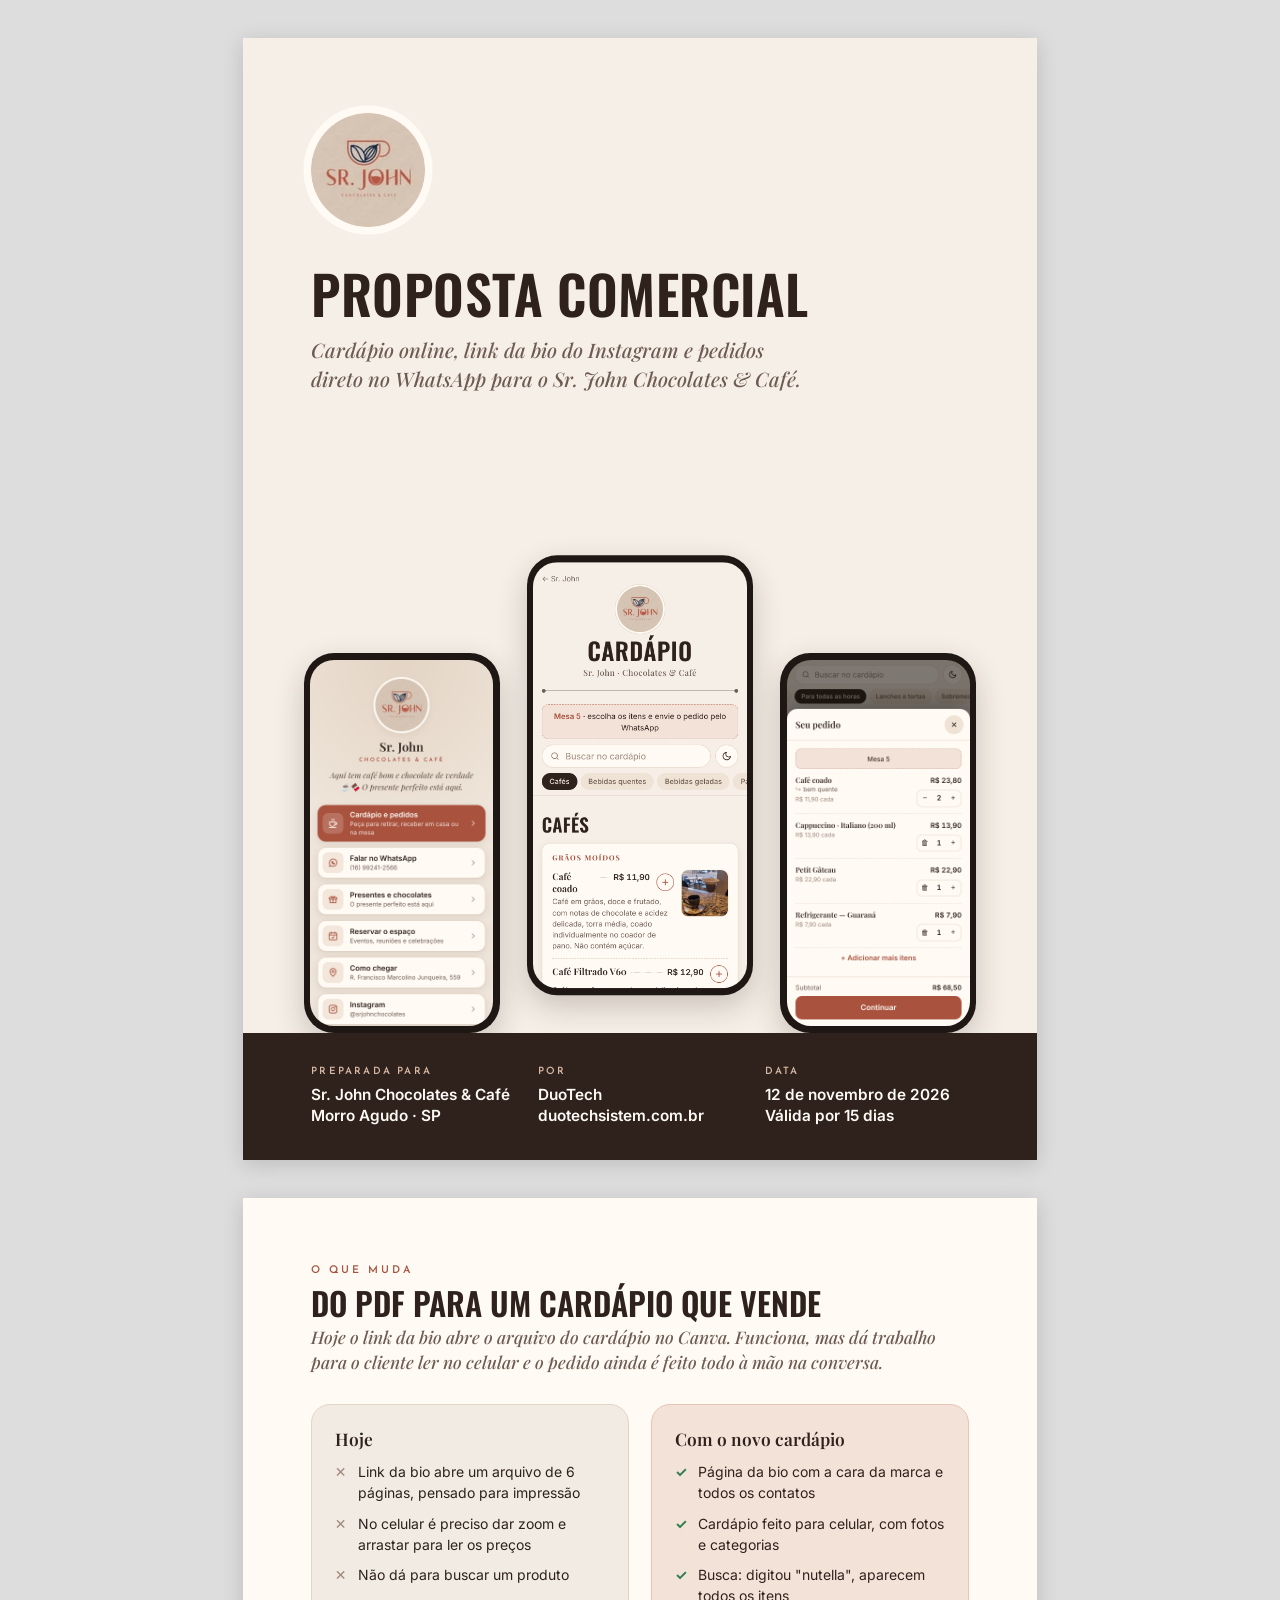
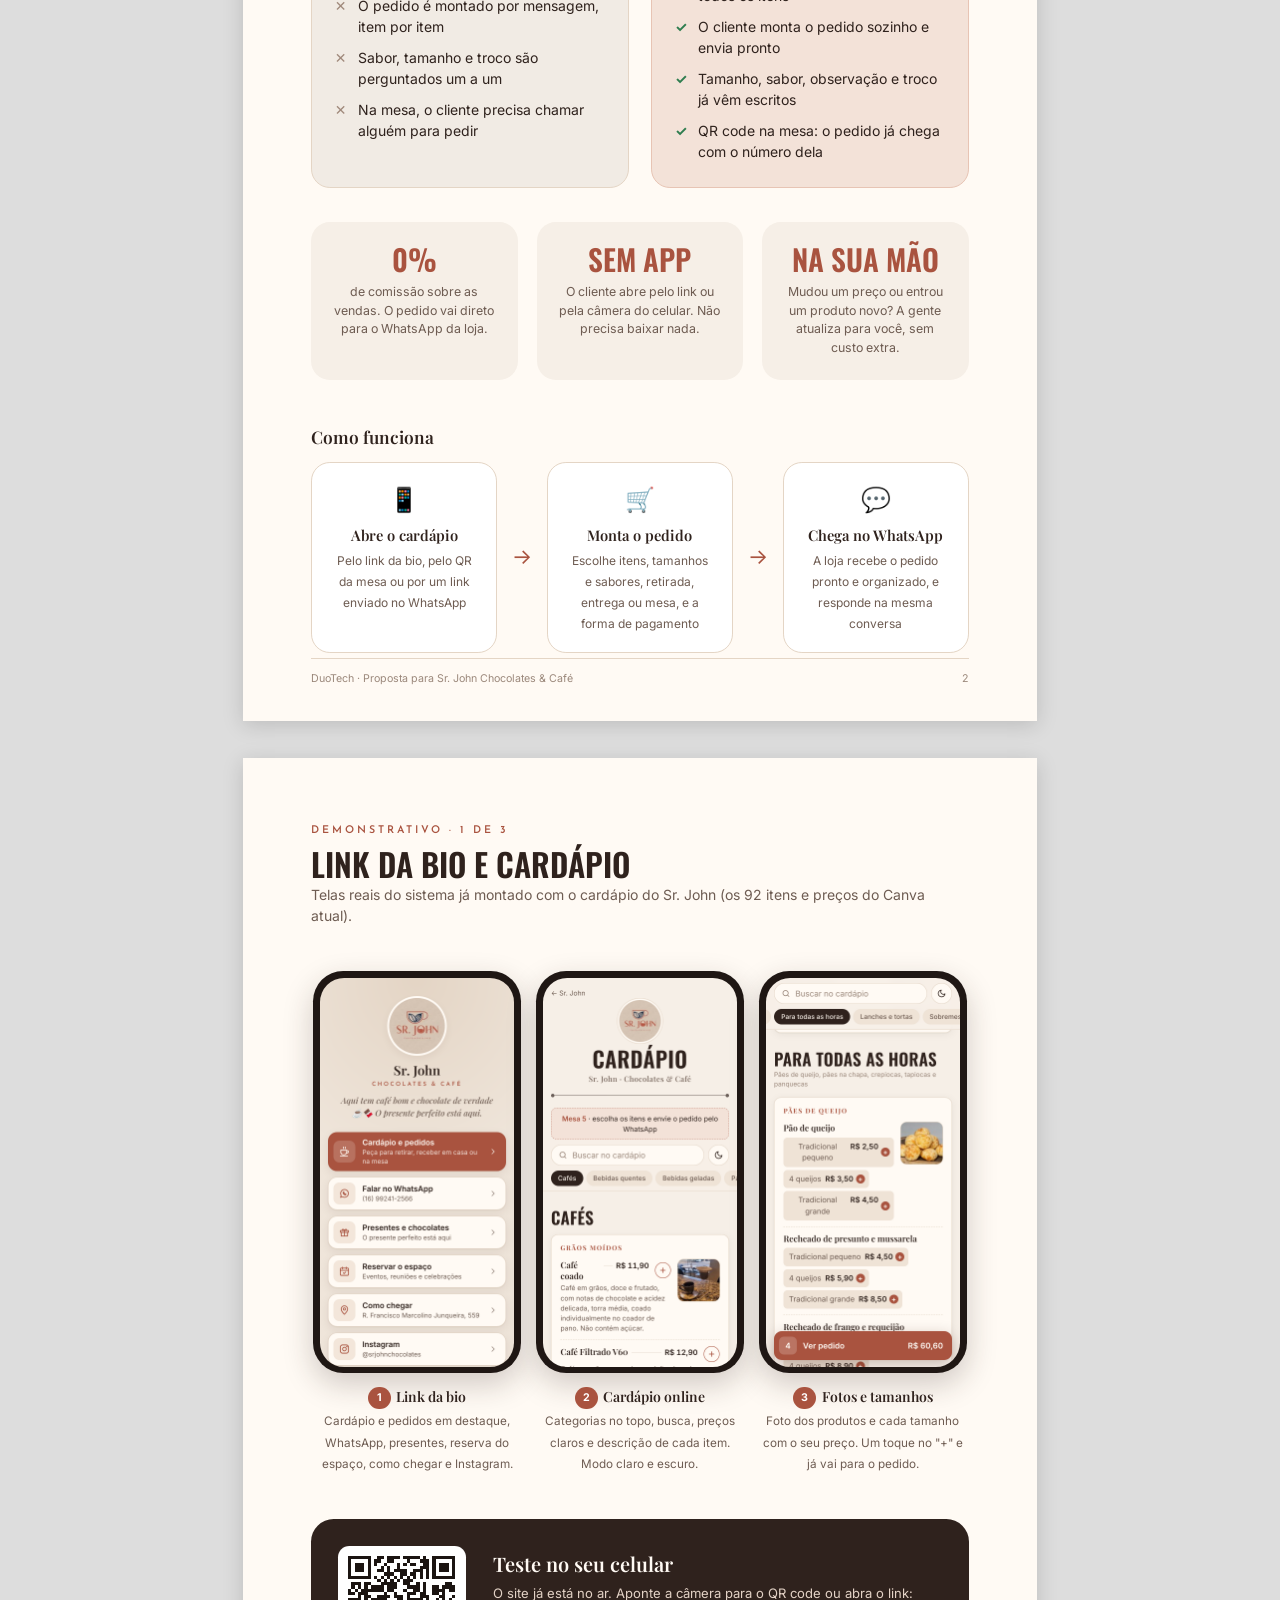
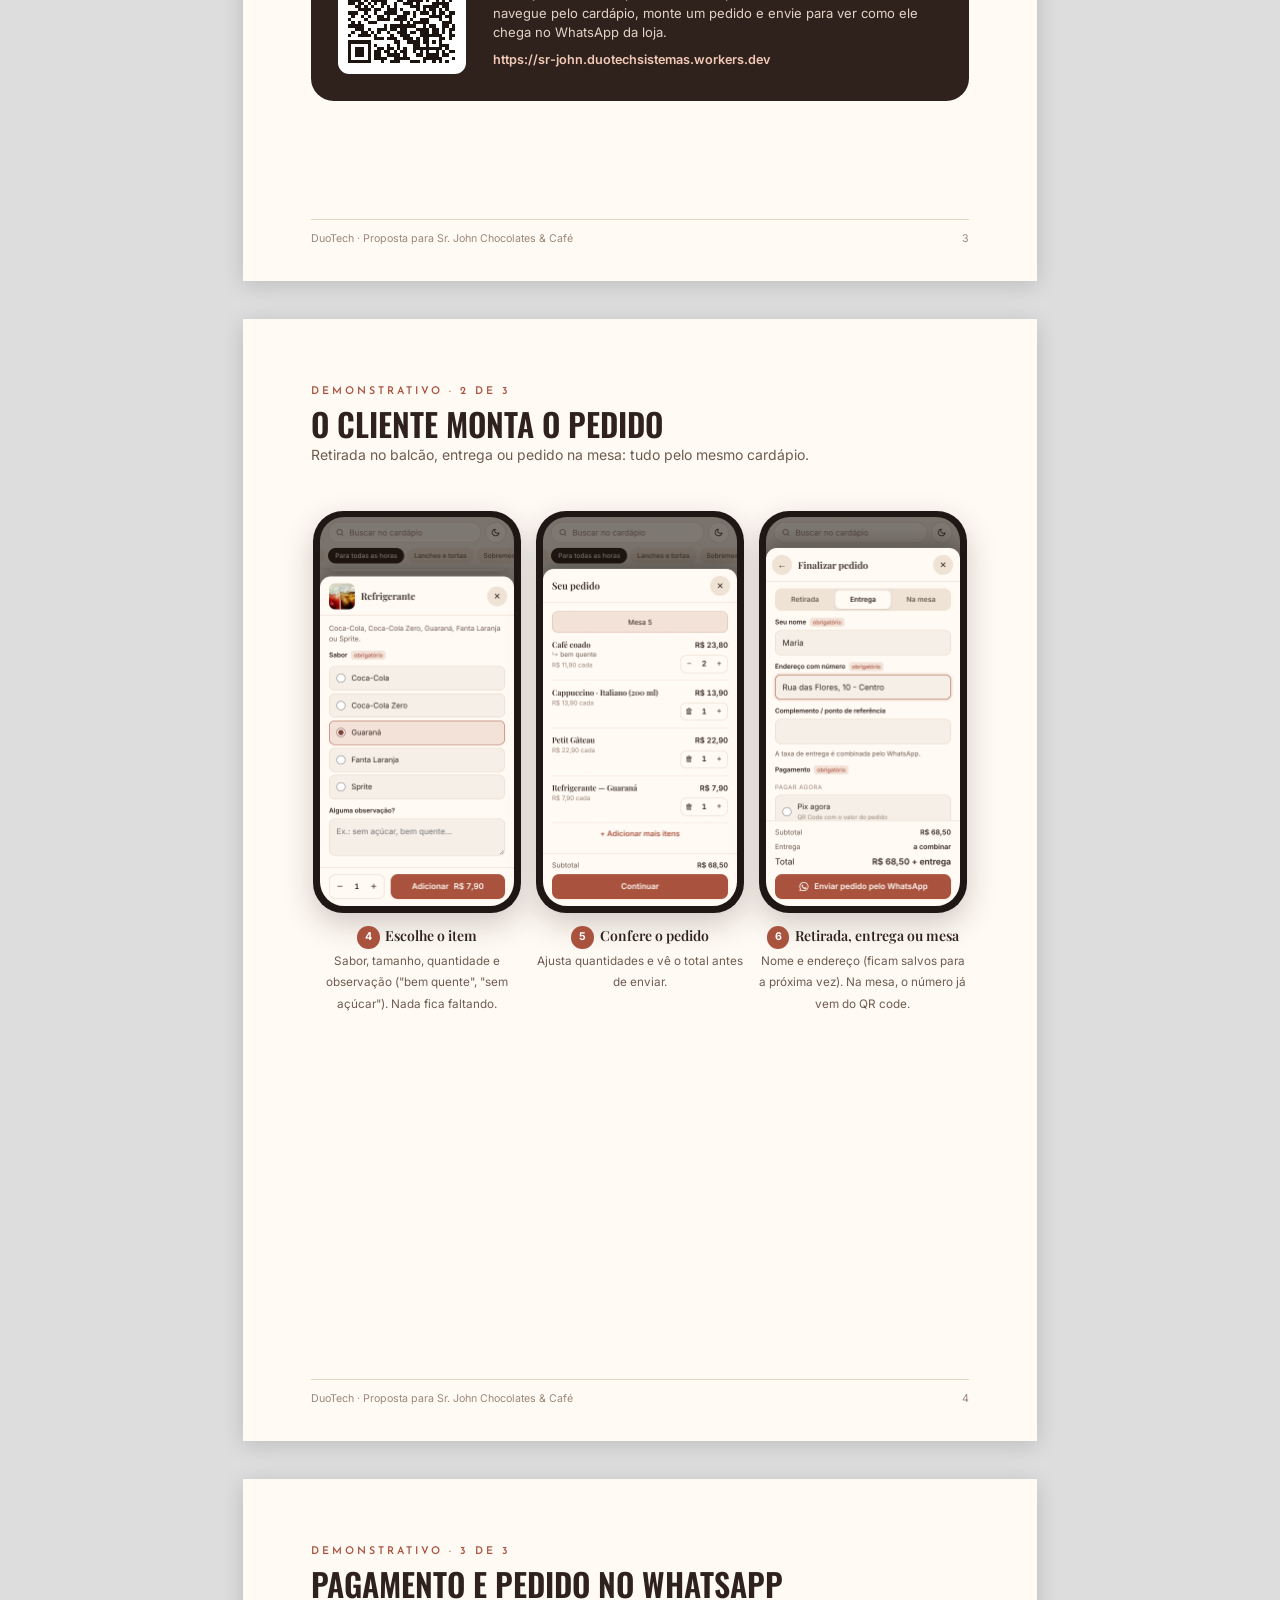
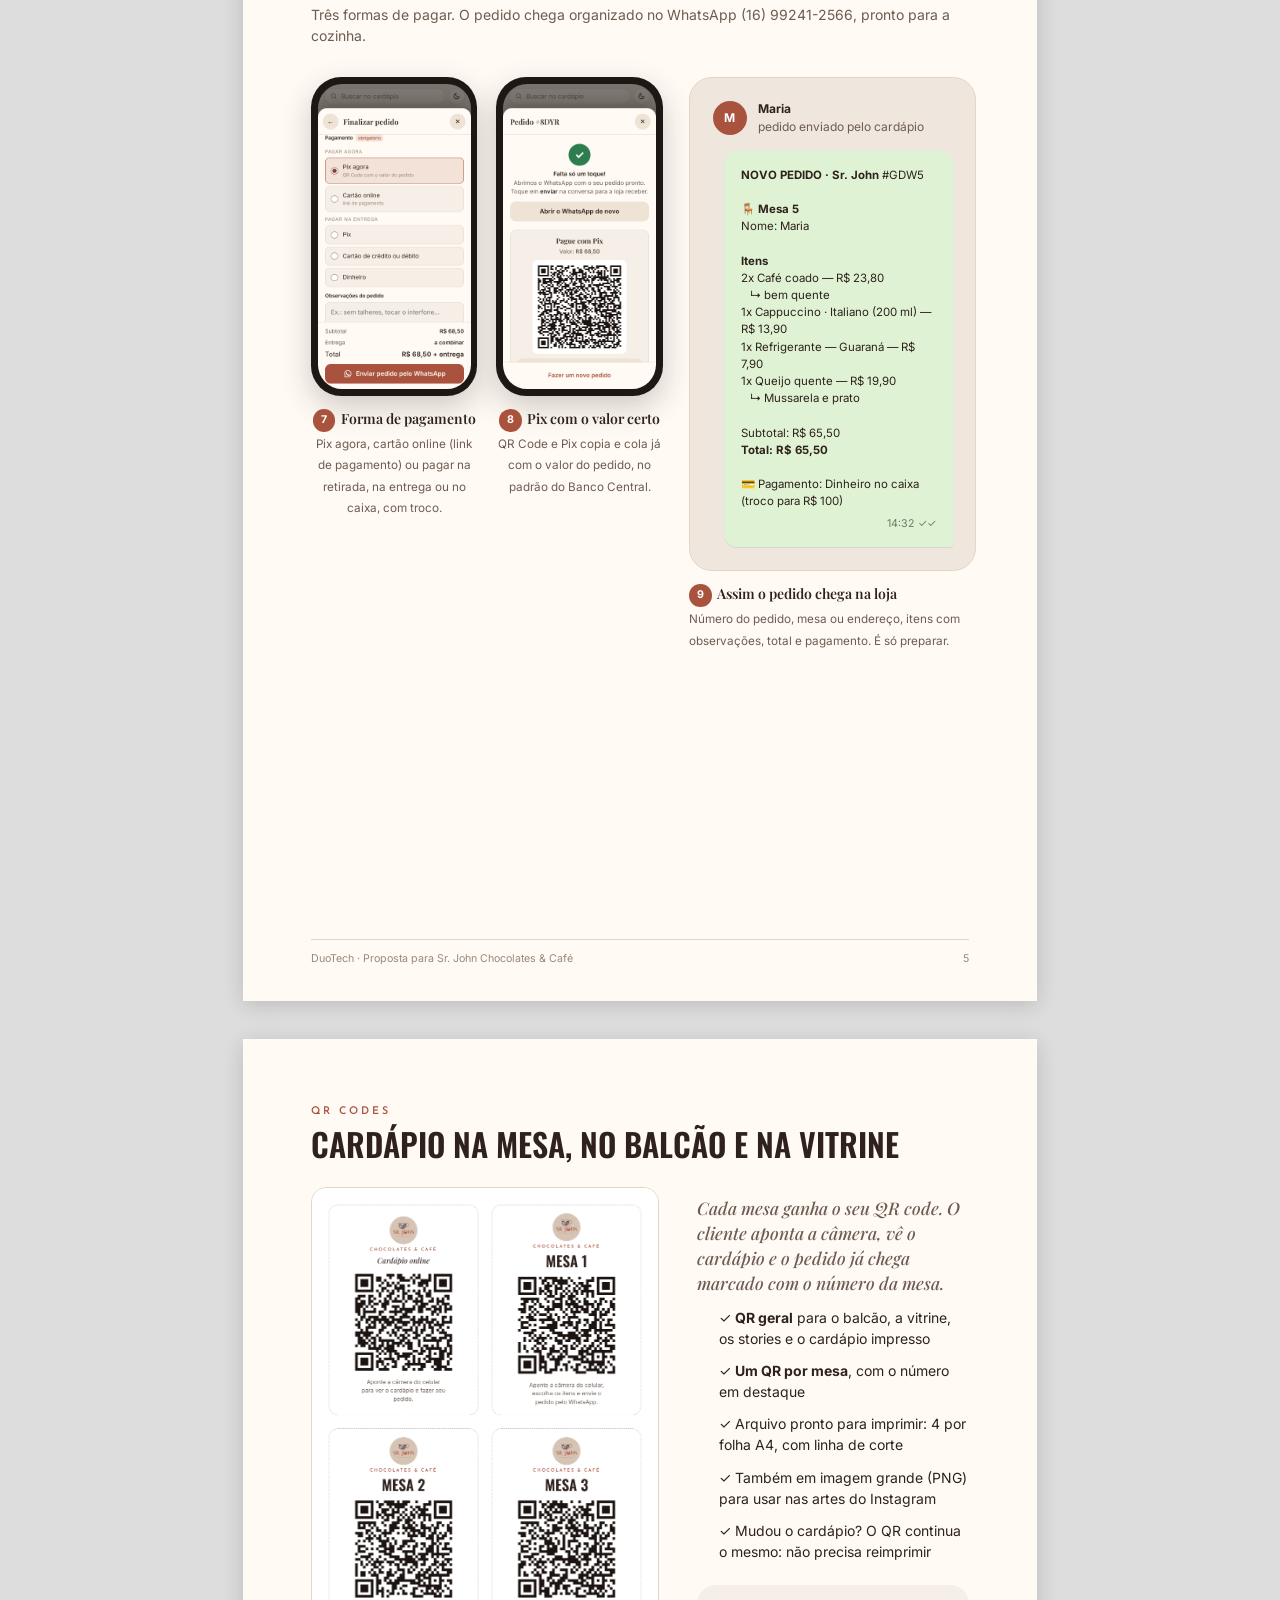
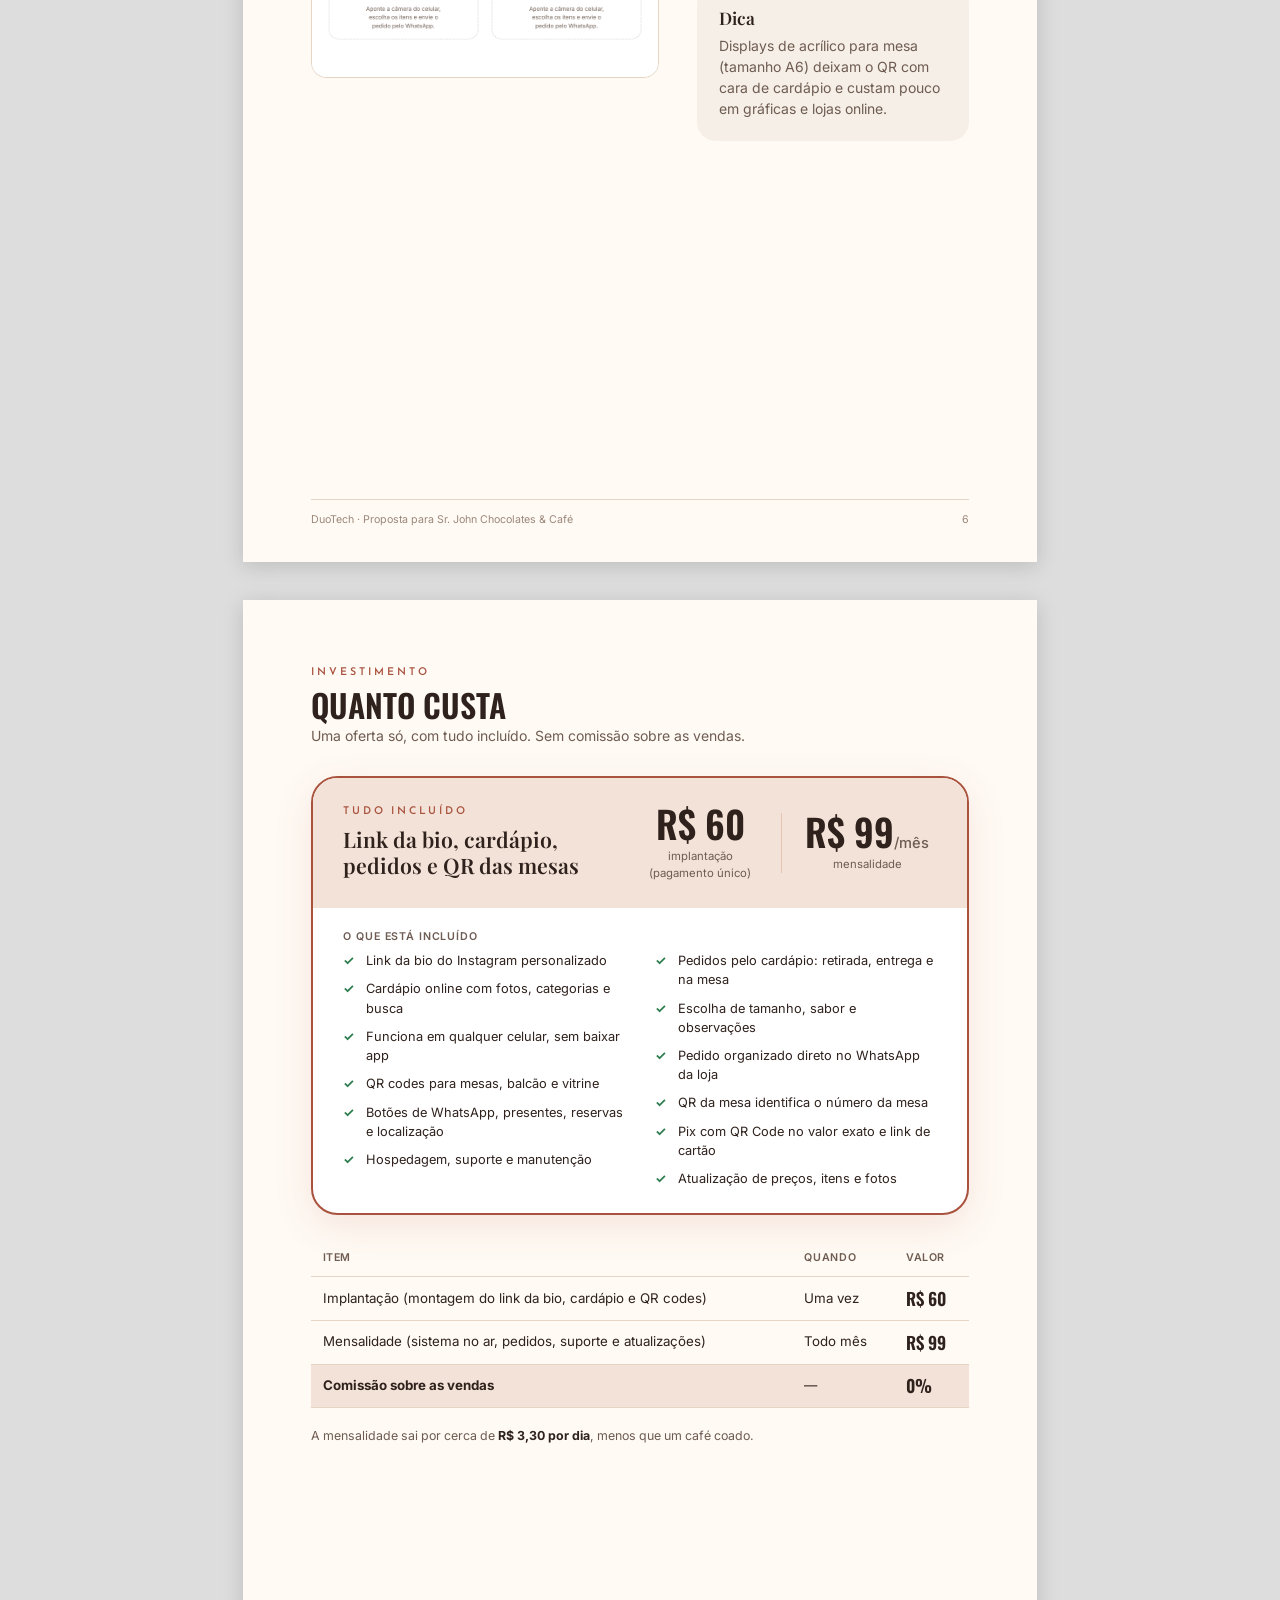
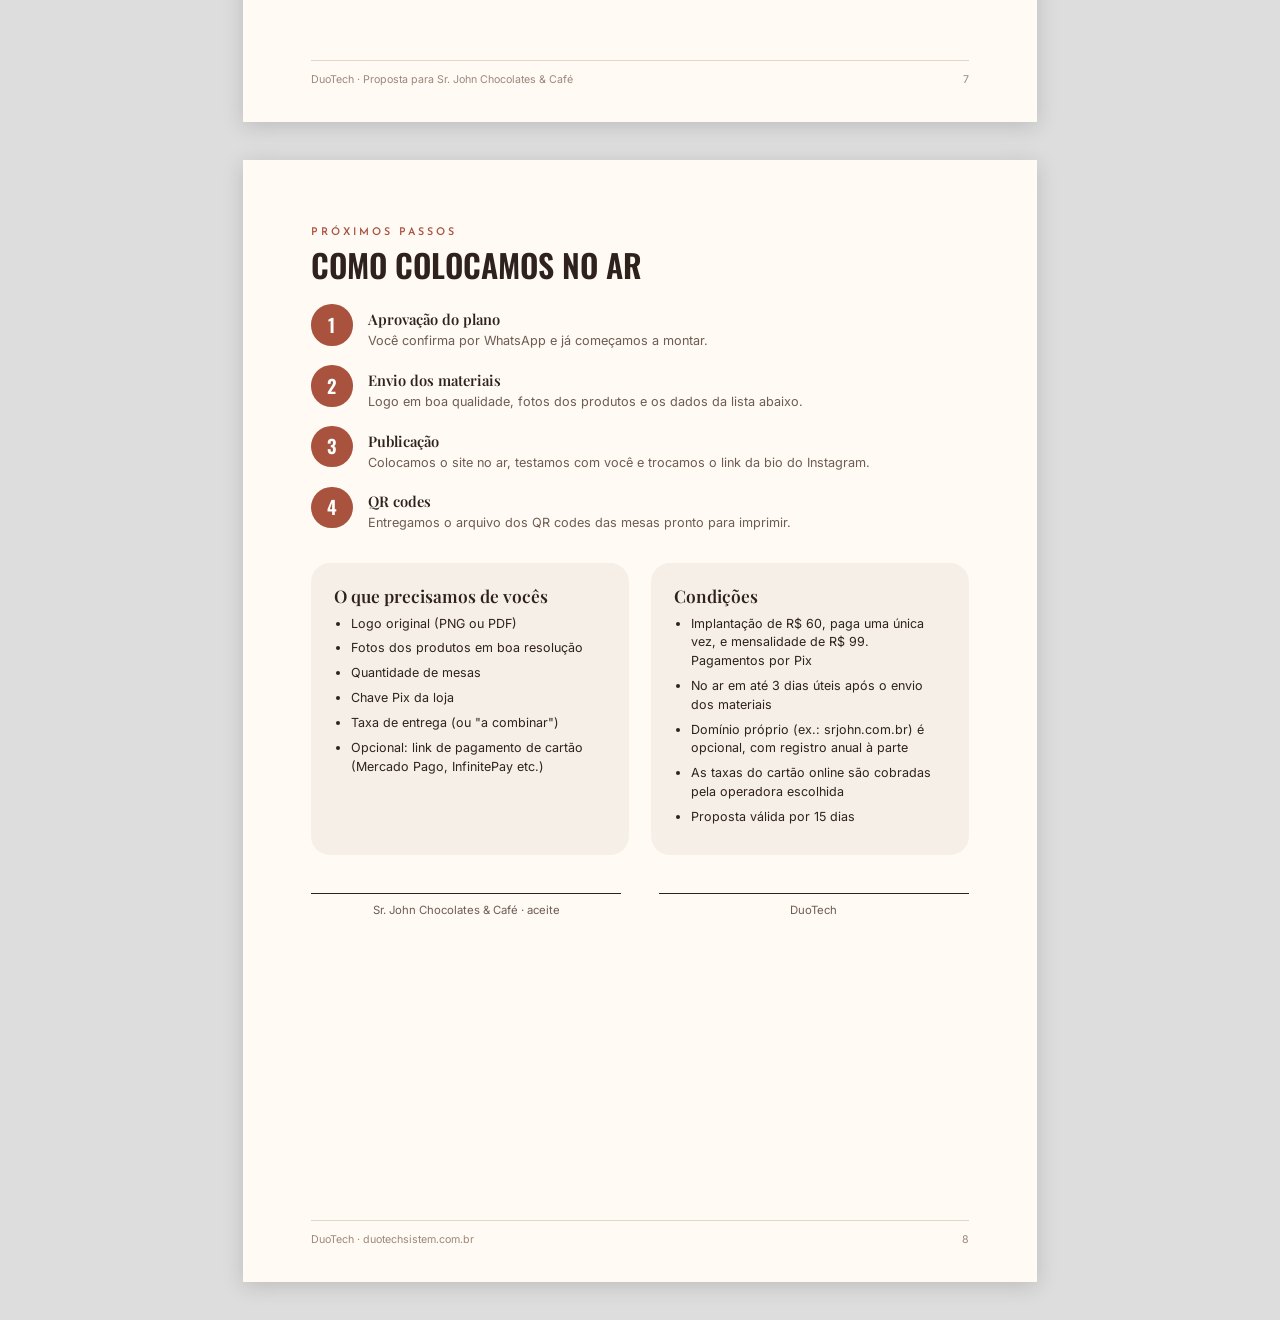
==== commit f2442a98: "Nome do Worker igual ao projeto da Cloudflare (sr-john) e endereço no ar - wrangler.jsonc: "name" = " ====
--- a/docs/proposta/proposta.html
+++ b/docs/proposta/proposta.html
@@ -262,11 +262,11 @@
       <figcaption><b><span class="num">3</span>Fotos e tamanhos</b><span>Foto dos produtos e cada tamanho com o seu preço. Um toque no "+" e já vai para o pedido.</span></figcaption></figure>
   </div>
   <div class="demo-box">
-    <div class="qr"><svg xmlns="http://www.w3.org/2000/svg" viewBox="0 0 39 39" shape-rendering="crispEdges" role="img" aria-label="QR Code da demonstração"><rect width="39" height="39" fill="#fff"/><path d="M1 1h1v1h-1zM2 1h1v1h-1zM3 1h1v1h-1zM4 1h1v1h-1zM5 1h1v1h-1zM6 1h1v1h-1zM7 1h1v1h-1zM11 1h1v1h-1zM14 1h1v1h-1zM16 1h1v1h-1zM17 1h1v1h-1zM19 1h1v1h-1zM20 1h1v1h-1zM22 1h1v1h-1zM24 1h1v1h-1zM25 1h1v1h-1zM27 1h1v1h-1zM31 1h1v1h-1zM32 1h1v1h-1zM33 1h1v1h-1zM34 1h1v1h-1zM35 1h1v1h-1zM36 1h1v1h-1zM37 1h1v1h-1zM1 2h1v1h-1zM7 2h1v1h-1zM9 2h1v1h-1zM12 2h1v1h-1zM16 2h1v1h-1zM17 2h1v1h-1zM18 2h1v1h-1zM19 2h1v1h-1zM21 2h1v1h-1zM23 2h1v1h-1zM29 2h1v1h-1zM31 2h1v1h-1zM37 2h1v1h-1zM1 3h1v1h-1zM3 3h1v1h-1zM4 3h1v1h-1zM5 3h1v1h-1zM7 3h1v1h-1zM10 3h1v1h-1zM12 3h1v1h-1zM13 3h1v1h-1zM14 3h1v1h-1zM17 3h1v1h-1zM19 3h1v1h-1zM20 3h1v1h-1zM22 3h1v1h-1zM25 3h1v1h-1zM26 3h1v1h-1zM27 3h1v1h-1zM28 3h1v1h-1zM29 3h1v1h-1zM31 3h1v1h-1zM33 3h1v1h-1zM34 3h1v1h-1zM35 3h1v1h-1zM37 3h1v1h-1zM1 4h1v1h-1zM3 4h1v1h-1zM4 4h1v1h-1zM5 4h1v1h-1zM7 4h1v1h-1zM9 4h1v1h-1zM10 4h1v1h-1zM11 4h1v1h-1zM12 4h1v1h-1zM14 4h1v1h-1zM17 4h1v1h-1zM18 4h1v1h-1zM19 4h1v1h-1zM20 4h1v1h-1zM22 4h1v1h-1zM26 4h1v1h-1zM28 4h1v1h-1zM29 4h1v1h-1zM31 4h1v1h-1zM33 4h1v1h-1zM34 4h1v1h-1zM35 4h1v1h-1zM37 4h1v1h-1zM1 5h1v1h-1zM3 5h1v1h-1zM4 5h1v1h-1zM5 5h1v1h-1zM7 5h1v1h-1zM9 5h1v1h-1zM10 5h1v1h-1zM11 5h1v1h-1zM14 5h1v1h-1zM16 5h1v1h-1zM18 5h1v1h-1zM24 5h1v1h-1zM27 5h1v1h-1zM31 5h1v1h-1zM33 5h1v1h-1zM34 5h1v1h-1zM35 5h1v1h-1zM37 5h1v1h-1zM1 6h1v1h-1zM7 6h1v1h-1zM14 6h1v1h-1zM20 6h1v1h-1zM21 6h1v1h-1zM22 6h1v1h-1zM24 6h1v1h-1zM31 6h1v1h-1zM37 6h1v1h-1zM1 7h1v1h-1zM2 7h1v1h-1zM3 7h1v1h-1zM4 7h1v1h-1zM5 7h1v1h-1zM6 7h1v1h-1zM7 7h1v1h-1zM9 7h1v1h-1zM11 7h1v1h-1zM13 7h1v1h-1zM15 7h1v1h-1zM17 7h1v1h-1zM19 7h1v1h-1zM21 7h1v1h-1zM23 7h1v1h-1zM25 7h1v1h-1zM27 7h1v1h-1zM29 7h1v1h-1zM31 7h1v1h-1zM32 7h1v1h-1zM33 7h1v1h-1zM34 7h1v1h-1zM35 7h1v1h-1zM36 7h1v1h-1zM37 7h1v1h-1zM9 8h1v1h-1zM10 8h1v1h-1zM12 8h1v1h-1zM13 8h1v1h-1zM15 8h1v1h-1zM16 8h1v1h-1zM18 8h1v1h-1zM21 8h1v1h-1zM23 8h1v1h-1zM25 8h1v1h-1zM26 8h1v1h-1zM28 8h1v1h-1zM29 8h1v1h-1zM2 9h1v1h-1zM4 9h1v1h-1zM5 9h1v1h-1zM6 9h1v1h-1zM7 9h1v1h-1zM9 9h1v1h-1zM10 9h1v1h-1zM12 9h1v1h-1zM14 9h1v1h-1zM16 9h1v1h-1zM18 9h1v1h-1zM23 9h1v1h-1zM24 9h1v1h-1zM25 9h1v1h-1zM26 9h1v1h-1zM29 9h1v1h-1zM30 9h1v1h-1zM31 9h1v1h-1zM33 9h1v1h-1zM34 9h1v1h-1zM36 9h1v1h-1zM1 10h1v1h-1zM3 10h1v1h-1zM4 10h1v1h-1zM5 10h1v1h-1zM8 10h1v1h-1zM10 10h1v1h-1zM12 10h1v1h-1zM15 10h1v1h-1zM16 10h1v1h-1zM20 10h1v1h-1zM21 10h1v1h-1zM24 10h1v1h-1zM25 10h1v1h-1zM26 10h1v1h-1zM31 10h1v1h-1zM33 10h1v1h-1zM34 10h1v1h-1zM35 10h1v1h-1zM36 10h1v1h-1zM7 11h1v1h-1zM8 11h1v1h-1zM13 11h1v1h-1zM15 11h1v1h-1zM17 11h1v1h-1zM22 11h1v1h-1zM24 11h1v1h-1zM25 11h1v1h-1zM26 11h1v1h-1zM30 11h1v1h-1zM31 11h1v1h-1zM32 11h1v1h-1zM33 11h1v1h-1zM36 11h1v1h-1zM37 11h1v1h-1zM9 12h1v1h-1zM13 12h1v1h-1zM14 12h1v1h-1zM16 12h1v1h-1zM19 12h1v1h-1zM20 12h1v1h-1zM21 12h1v1h-1zM24 12h1v1h-1zM27 12h1v1h-1zM28 12h1v1h-1zM30 12h1v1h-1zM31 12h1v1h-1zM33 12h1v1h-1zM34 12h1v1h-1zM35 12h1v1h-1zM36 12h1v1h-1zM37 12h1v1h-1zM5 13h1v1h-1zM6 13h1v1h-1zM7 13h1v1h-1zM9 13h1v1h-1zM10 13h1v1h-1zM11 13h1v1h-1zM12 13h1v1h-1zM13 13h1v1h-1zM14 13h1v1h-1zM15 13h1v1h-1zM16 13h1v1h-1zM17 13h1v1h-1zM20 13h1v1h-1zM21 13h1v1h-1zM24 13h1v1h-1zM29 13h1v1h-1zM31 13h1v1h-1zM34 13h1v1h-1zM36 13h1v1h-1zM2 14h1v1h-1zM3 14h1v1h-1zM4 14h1v1h-1zM5 14h1v1h-1zM6 14h1v1h-1zM9 14h1v1h-1zM10 14h1v1h-1zM12 14h1v1h-1zM13 14h1v1h-1zM14 14h1v1h-1zM15 14h1v1h-1zM19 14h1v1h-1zM22 14h1v1h-1zM23 14h1v1h-1zM24 14h1v1h-1zM26 14h1v1h-1zM27 14h1v1h-1zM28 14h1v1h-1zM29 14h1v1h-1zM30 14h1v1h-1zM33 14h1v1h-1zM35 14h1v1h-1zM2 15h1v1h-1zM4 15h1v1h-1zM5 15h1v1h-1zM7 15h1v1h-1zM8 15h1v1h-1zM10 15h1v1h-1zM13 15h1v1h-1zM14 15h1v1h-1zM15 15h1v1h-1zM16 15h1v1h-1zM18 15h1v1h-1zM20 15h1v1h-1zM21 15h1v1h-1zM27 15h1v1h-1zM28 15h1v1h-1zM31 15h1v1h-1zM33 15h1v1h-1zM34 15h1v1h-1zM35 15h1v1h-1zM36 15h1v1h-1zM37 15h1v1h-1zM1 16h1v1h-1zM2 16h1v1h-1zM3 16h1v1h-1zM4 16h1v1h-1zM6 16h1v1h-1zM9 16h1v1h-1zM13 16h1v1h-1zM14 16h1v1h-1zM18 16h1v1h-1zM19 16h1v1h-1zM21 16h1v1h-1zM22 16h1v1h-1zM23 16h1v1h-1zM25 16h1v1h-1zM27 16h1v1h-1zM28 16h1v1h-1zM30 16h1v1h-1zM31 16h1v1h-1zM33 16h1v1h-1zM34 16h1v1h-1zM35 16h1v1h-1zM1 17h1v1h-1zM3 17h1v1h-1zM5 17h1v1h-1zM6 17h1v1h-1zM7 17h1v1h-1zM8 17h1v1h-1zM15 17h1v1h-1zM16 17h1v1h-1zM17 17h1v1h-1zM18 17h1v1h-1zM21 17h1v1h-1zM22 17h1v1h-1zM23 17h1v1h-1zM24 17h1v1h-1zM25 17h1v1h-1zM26 17h1v1h-1zM28 17h1v1h-1zM31 17h1v1h-1zM35 17h1v1h-1zM3 18h1v1h-1zM8 18h1v1h-1zM10 18h1v1h-1zM11 18h1v1h-1zM13 18h1v1h-1zM14 18h1v1h-1zM15 18h1v1h-1zM17 18h1v1h-1zM20 18h1v1h-1zM21 18h1v1h-1zM23 18h1v1h-1zM24 18h1v1h-1zM28 18h1v1h-1zM32 18h1v1h-1zM35 18h1v1h-1zM36 18h1v1h-1zM1 19h1v1h-1zM5 19h1v1h-1zM7 19h1v1h-1zM9 19h1v1h-1zM10 19h1v1h-1zM18 19h1v1h-1zM19 19h1v1h-1zM20 19h1v1h-1zM22 19h1v1h-1zM25 19h1v1h-1zM27 19h1v1h-1zM28 19h1v1h-1zM29 19h1v1h-1zM30 19h1v1h-1zM35 19h1v1h-1zM37 19h1v1h-1zM2 20h1v1h-1zM5 20h1v1h-1zM6 20h1v1h-1zM8 20h1v1h-1zM10 20h1v1h-1zM11 20h1v1h-1zM13 20h1v1h-1zM14 20h1v1h-1zM16 20h1v1h-1zM17 20h1v1h-1zM19 20h1v1h-1zM20 20h1v1h-1zM24 20h1v1h-1zM26 20h1v1h-1zM29 20h1v1h-1zM30 20h1v1h-1zM31 20h1v1h-1zM34 20h1v1h-1zM36 20h1v1h-1zM37 20h1v1h-1zM1 21h1v1h-1zM3 21h1v1h-1zM5 21h1v1h-1zM6 21h1v1h-1zM7 21h1v1h-1zM9 21h1v1h-1zM10 21h1v1h-1zM11 21h1v1h-1zM12 21h1v1h-1zM14 21h1v1h-1zM17 21h1v1h-1zM18 21h1v1h-1zM24 21h1v1h-1zM27 21h1v1h-1zM28 21h1v1h-1zM29 21h1v1h-1zM30 21h1v1h-1zM31 21h1v1h-1zM33 21h1v1h-1zM34 21h1v1h-1zM37 21h1v1h-1zM2 22h1v1h-1zM3 22h1v1h-1zM5 22h1v1h-1zM6 22h1v1h-1zM8 22h1v1h-1zM9 22h1v1h-1zM10 22h1v1h-1zM13 22h1v1h-1zM14 22h1v1h-1zM15 22h1v1h-1zM16 22h1v1h-1zM18 22h1v1h-1zM19 22h1v1h-1zM23 22h1v1h-1zM26 22h1v1h-1zM28 22h1v1h-1zM29 22h1v1h-1zM32 22h1v1h-1zM33 22h1v1h-1zM36 22h1v1h-1zM2 23h1v1h-1zM6 23h1v1h-1zM7 23h1v1h-1zM10 23h1v1h-1zM11 23h1v1h-1zM12 23h1v1h-1zM13 23h1v1h-1zM16 23h1v1h-1zM19 23h1v1h-1zM20 23h1v1h-1zM21 23h1v1h-1zM24 23h1v1h-1zM26 23h1v1h-1zM28 23h1v1h-1zM33 23h1v1h-1zM34 23h1v1h-1zM36 23h1v1h-1zM37 23h1v1h-1zM2 24h1v1h-1zM3 24h1v1h-1zM5 24h1v1h-1zM6 24h1v1h-1zM10 24h1v1h-1zM13 24h1v1h-1zM15 24h1v1h-1zM16 24h1v1h-1zM17 24h1v1h-1zM18 24h1v1h-1zM19 24h1v1h-1zM20 24h1v1h-1zM23 24h1v1h-1zM24 24h1v1h-1zM25 24h1v1h-1zM26 24h1v1h-1zM28 24h1v1h-1zM29 24h1v1h-1zM30 24h1v1h-1zM32 24h1v1h-1zM34 24h1v1h-1zM35 24h1v1h-1zM36 24h1v1h-1zM1 25h1v1h-1zM2 25h1v1h-1zM4 25h1v1h-1zM5 25h1v1h-1zM6 25h1v1h-1zM7 25h1v1h-1zM8 25h1v1h-1zM10 25h1v1h-1zM11 25h1v1h-1zM12 25h1v1h-1zM13 25h1v1h-1zM14 25h1v1h-1zM16 25h1v1h-1zM17 25h1v1h-1zM21 25h1v1h-1zM24 25h1v1h-1zM26 25h1v1h-1zM32 25h1v1h-1zM34 25h1v1h-1zM35 25h1v1h-1zM36 25h1v1h-1zM37 25h1v1h-1zM1 26h1v1h-1zM3 26h1v1h-1zM4 26h1v1h-1zM8 26h1v1h-1zM9 26h1v1h-1zM10 26h1v1h-1zM11 26h1v1h-1zM12 26h1v1h-1zM16 26h1v1h-1zM17 26h1v1h-1zM19 26h1v1h-1zM20 26h1v1h-1zM24 26h1v1h-1zM26 26h1v1h-1zM27 26h1v1h-1zM31 26h1v1h-1zM33 26h1v1h-1zM35 26h1v1h-1zM1 27h1v1h-1zM2 27h1v1h-1zM4 27h1v1h-1zM7 27h1v1h-1zM15 27h1v1h-1zM17 27h1v1h-1zM18 27h1v1h-1zM19 27h1v1h-1zM21 27h1v1h-1zM28 27h1v1h-1zM31 27h1v1h-1zM32 27h1v1h-1zM35 27h1v1h-1zM36 27h1v1h-1zM37 27h1v1h-1zM1 28h1v1h-1zM4 28h1v1h-1zM6 28h1v1h-1zM8 28h1v1h-1zM10 28h1v1h-1zM11 28h1v1h-1zM13 28h1v1h-1zM15 28h1v1h-1zM16 28h1v1h-1zM17 28h1v1h-1zM18 28h1v1h-1zM19 28h1v1h-1zM23 28h1v1h-1zM24 28h1v1h-1zM25 28h1v1h-1zM29 28h1v1h-1zM30 28h1v1h-1zM35 28h1v1h-1zM36 28h1v1h-1zM1 29h1v1h-1zM4 29h1v1h-1zM7 29h1v1h-1zM9 29h1v1h-1zM10 29h1v1h-1zM15 29h1v1h-1zM18 29h1v1h-1zM19 29h1v1h-1zM22 29h1v1h-1zM23 29h1v1h-1zM24 29h1v1h-1zM25 29h1v1h-1zM26 29h1v1h-1zM28 29h1v1h-1zM29 29h1v1h-1zM30 29h1v1h-1zM31 29h1v1h-1zM32 29h1v1h-1zM33 29h1v1h-1zM35 29h1v1h-1zM36 29h1v1h-1zM9 30h1v1h-1zM11 30h1v1h-1zM13 30h1v1h-1zM17 30h1v1h-1zM19 30h1v1h-1zM29 30h1v1h-1zM33 30h1v1h-1zM34 30h1v1h-1zM35 30h1v1h-1zM36 30h1v1h-1zM1 31h1v1h-1zM2 31h1v1h-1zM3 31h1v1h-1zM4 31h1v1h-1zM5 31h1v1h-1zM6 31h1v1h-1zM7 31h1v1h-1zM13 31h1v1h-1zM14 31h1v1h-1zM16 31h1v1h-1zM17 31h1v1h-1zM21 31h1v1h-1zM22 31h1v1h-1zM23 31h1v1h-1zM24 31h1v1h-1zM25 31h1v1h-1zM26 31h1v1h-1zM27 31h1v1h-1zM28 31h1v1h-1zM29 31h1v1h-1zM31 31h1v1h-1zM33 31h1v1h-1zM34 31h1v1h-1zM35 31h1v1h-1zM36 31h1v1h-1zM37 31h1v1h-1zM1 32h1v1h-1zM7 32h1v1h-1zM9 32h1v1h-1zM10 32h1v1h-1zM11 32h1v1h-1zM15 32h1v1h-1zM16 32h1v1h-1zM17 32h1v1h-1zM20 32h1v1h-1zM23 32h1v1h-1zM26 32h1v1h-1zM28 32h1v1h-1zM29 32h1v1h-1zM33 32h1v1h-1zM34 32h1v1h-1zM36 32h1v1h-1zM37 32h1v1h-1zM1 33h1v1h-1zM3 33h1v1h-1zM4 33h1v1h-1zM5 33h1v1h-1zM7 33h1v1h-1zM9 33h1v1h-1zM10 33h1v1h-1zM13 33h1v1h-1zM17 33h1v1h-1zM22 33h1v1h-1zM23 33h1v1h-1zM24 33h1v1h-1zM27 33h1v1h-1zM28 33h1v1h-1zM29 33h1v1h-1zM30 33h1v1h-1zM31 33h1v1h-1zM32 33h1v1h-1zM33 33h1v1h-1zM36 33h1v1h-1zM37 33h1v1h-1zM1 34h1v1h-1zM3 34h1v1h-1zM4 34h1v1h-1zM5 34h1v1h-1zM7 34h1v1h-1zM9 34h1v1h-1zM10 34h1v1h-1zM16 34h1v1h-1zM17 34h1v1h-1zM25 34h1v1h-1zM27 34h1v1h-1zM28 34h1v1h-1zM31 34h1v1h-1zM36 34h1v1h-1zM1 35h1v1h-1zM3 35h1v1h-1zM4 35h1v1h-1zM5 35h1v1h-1zM7 35h1v1h-1zM10 35h1v1h-1zM12 35h1v1h-1zM16 35h1v1h-1zM20 35h1v1h-1zM21 35h1v1h-1zM22 35h1v1h-1zM24 35h1v1h-1zM27 35h1v1h-1zM32 35h1v1h-1zM33 35h1v1h-1zM36 35h1v1h-1zM37 35h1v1h-1zM1 36h1v1h-1zM7 36h1v1h-1zM9 36h1v1h-1zM12 36h1v1h-1zM14 36h1v1h-1zM15 36h1v1h-1zM19 36h1v1h-1zM20 36h1v1h-1zM21 36h1v1h-1zM24 36h1v1h-1zM25 36h1v1h-1zM28 36h1v1h-1zM30 36h1v1h-1zM31 36h1v1h-1zM33 36h1v1h-1zM35 36h1v1h-1zM36 36h1v1h-1zM37 36h1v1h-1zM1 37h1v1h-1zM2 37h1v1h-1zM3 37h1v1h-1zM4 37h1v1h-1zM5 37h1v1h-1zM6 37h1v1h-1zM7 37h1v1h-1zM14 37h1v1h-1zM15 37h1v1h-1zM16 37h1v1h-1zM17 37h1v1h-1zM23 37h1v1h-1zM24 37h1v1h-1zM26 37h1v1h-1zM29 37h1v1h-1zM30 37h1v1h-1zM32 37h1v1h-1zM33 37h1v1h-1zM34 37h1v1h-1zM37 37h1v1h-1z" fill="#1b1411"/></svg></div>
+    <div class="qr"><svg xmlns="http://www.w3.org/2000/svg" viewBox="0 0 35 35" shape-rendering="crispEdges" role="img" aria-label="QR Code do site"><rect width="35" height="35" fill="#fff"/><path d="M1 1h1v1h-1zM2 1h1v1h-1zM3 1h1v1h-1zM4 1h1v1h-1zM5 1h1v1h-1zM6 1h1v1h-1zM7 1h1v1h-1zM10 1h1v1h-1zM11 1h1v1h-1zM13 1h1v1h-1zM14 1h1v1h-1zM15 1h1v1h-1zM16 1h1v1h-1zM18 1h1v1h-1zM19 1h1v1h-1zM20 1h1v1h-1zM21 1h1v1h-1zM22 1h1v1h-1zM24 1h1v1h-1zM27 1h1v1h-1zM28 1h1v1h-1zM29 1h1v1h-1zM30 1h1v1h-1zM31 1h1v1h-1zM32 1h1v1h-1zM33 1h1v1h-1zM1 2h1v1h-1zM7 2h1v1h-1zM9 2h1v1h-1zM10 2h1v1h-1zM13 2h1v1h-1zM14 2h1v1h-1zM19 2h1v1h-1zM23 2h1v1h-1zM24 2h1v1h-1zM25 2h1v1h-1zM27 2h1v1h-1zM33 2h1v1h-1zM1 3h1v1h-1zM3 3h1v1h-1zM4 3h1v1h-1zM5 3h1v1h-1zM7 3h1v1h-1zM9 3h1v1h-1zM12 3h1v1h-1zM16 3h1v1h-1zM18 3h1v1h-1zM20 3h1v1h-1zM21 3h1v1h-1zM24 3h1v1h-1zM25 3h1v1h-1zM27 3h1v1h-1zM29 3h1v1h-1zM30 3h1v1h-1zM31 3h1v1h-1zM33 3h1v1h-1zM1 4h1v1h-1zM3 4h1v1h-1zM4 4h1v1h-1zM5 4h1v1h-1zM7 4h1v1h-1zM11 4h1v1h-1zM13 4h1v1h-1zM16 4h1v1h-1zM23 4h1v1h-1zM24 4h1v1h-1zM25 4h1v1h-1zM27 4h1v1h-1zM29 4h1v1h-1zM30 4h1v1h-1zM31 4h1v1h-1zM33 4h1v1h-1zM1 5h1v1h-1zM3 5h1v1h-1zM4 5h1v1h-1zM5 5h1v1h-1zM7 5h1v1h-1zM10 5h1v1h-1zM11 5h1v1h-1zM13 5h1v1h-1zM15 5h1v1h-1zM16 5h1v1h-1zM17 5h1v1h-1zM18 5h1v1h-1zM21 5h1v1h-1zM22 5h1v1h-1zM23 5h1v1h-1zM25 5h1v1h-1zM27 5h1v1h-1zM29 5h1v1h-1zM30 5h1v1h-1zM31 5h1v1h-1zM33 5h1v1h-1zM1 6h1v1h-1zM7 6h1v1h-1zM12 6h1v1h-1zM13 6h1v1h-1zM14 6h1v1h-1zM17 6h1v1h-1zM18 6h1v1h-1zM20 6h1v1h-1zM21 6h1v1h-1zM23 6h1v1h-1zM25 6h1v1h-1zM27 6h1v1h-1zM33 6h1v1h-1zM1 7h1v1h-1zM2 7h1v1h-1zM3 7h1v1h-1zM4 7h1v1h-1zM5 7h1v1h-1zM6 7h1v1h-1zM7 7h1v1h-1zM9 7h1v1h-1zM11 7h1v1h-1zM13 7h1v1h-1zM15 7h1v1h-1zM17 7h1v1h-1zM19 7h1v1h-1zM21 7h1v1h-1zM23 7h1v1h-1zM25 7h1v1h-1zM27 7h1v1h-1zM28 7h1v1h-1zM29 7h1v1h-1zM30 7h1v1h-1zM31 7h1v1h-1zM32 7h1v1h-1zM33 7h1v1h-1zM10 8h1v1h-1zM12 8h1v1h-1zM14 8h1v1h-1zM16 8h1v1h-1zM18 8h1v1h-1zM19 8h1v1h-1zM20 8h1v1h-1zM2 9h1v1h-1zM3 9h1v1h-1zM4 9h1v1h-1zM6 9h1v1h-1zM7 9h1v1h-1zM11 9h1v1h-1zM12 9h1v1h-1zM13 9h1v1h-1zM14 9h1v1h-1zM15 9h1v1h-1zM18 9h1v1h-1zM19 9h1v1h-1zM22 9h1v1h-1zM24 9h1v1h-1zM31 9h1v1h-1zM32 9h1v1h-1zM2 10h1v1h-1zM4 10h1v1h-1zM6 10h1v1h-1zM8 10h1v1h-1zM9 10h1v1h-1zM10 10h1v1h-1zM11 10h1v1h-1zM13 10h1v1h-1zM14 10h1v1h-1zM15 10h1v1h-1zM19 10h1v1h-1zM20 10h1v1h-1zM21 10h1v1h-1zM22 10h1v1h-1zM24 10h1v1h-1zM27 10h1v1h-1zM28 10h1v1h-1zM30 10h1v1h-1zM31 10h1v1h-1zM32 10h1v1h-1zM33 10h1v1h-1zM1 11h1v1h-1zM3 11h1v1h-1zM5 11h1v1h-1zM6 11h1v1h-1zM7 11h1v1h-1zM8 11h1v1h-1zM9 11h1v1h-1zM10 11h1v1h-1zM11 11h1v1h-1zM13 11h1v1h-1zM14 11h1v1h-1zM18 11h1v1h-1zM21 11h1v1h-1zM22 11h1v1h-1zM24 11h1v1h-1zM27 11h1v1h-1zM28 11h1v1h-1zM29 11h1v1h-1zM30 11h1v1h-1zM32 11h1v1h-1zM33 11h1v1h-1zM1 12h1v1h-1zM2 12h1v1h-1zM4 12h1v1h-1zM5 12h1v1h-1zM6 12h1v1h-1zM12 12h1v1h-1zM15 12h1v1h-1zM19 12h1v1h-1zM20 12h1v1h-1zM21 12h1v1h-1zM23 12h1v1h-1zM24 12h1v1h-1zM27 12h1v1h-1zM28 12h1v1h-1zM30 12h1v1h-1zM4 13h1v1h-1zM6 13h1v1h-1zM7 13h1v1h-1zM10 13h1v1h-1zM11 13h1v1h-1zM12 13h1v1h-1zM13 13h1v1h-1zM15 13h1v1h-1zM16 13h1v1h-1zM17 13h1v1h-1zM19 13h1v1h-1zM23 13h1v1h-1zM24 13h1v1h-1zM25 13h1v1h-1zM29 13h1v1h-1zM30 13h1v1h-1zM33 13h1v1h-1zM1 14h1v1h-1zM2 14h1v1h-1zM3 14h1v1h-1zM4 14h1v1h-1zM6 14h1v1h-1zM8 14h1v1h-1zM9 14h1v1h-1zM10 14h1v1h-1zM11 14h1v1h-1zM12 14h1v1h-1zM16 14h1v1h-1zM17 14h1v1h-1zM19 14h1v1h-1zM20 14h1v1h-1zM21 14h1v1h-1zM22 14h1v1h-1zM23 14h1v1h-1zM25 14h1v1h-1zM28 14h1v1h-1zM30 14h1v1h-1zM32 14h1v1h-1zM1 15h1v1h-1zM2 15h1v1h-1zM4 15h1v1h-1zM5 15h1v1h-1zM7 15h1v1h-1zM9 15h1v1h-1zM11 15h1v1h-1zM12 15h1v1h-1zM15 15h1v1h-1zM18 15h1v1h-1zM19 15h1v1h-1zM20 15h1v1h-1zM22 15h1v1h-1zM27 15h1v1h-1zM28 15h1v1h-1zM29 15h1v1h-1zM30 15h1v1h-1zM31 15h1v1h-1zM3 16h1v1h-1zM4 16h1v1h-1zM6 16h1v1h-1zM8 16h1v1h-1zM11 16h1v1h-1zM13 16h1v1h-1zM15 16h1v1h-1zM20 16h1v1h-1zM21 16h1v1h-1zM22 16h1v1h-1zM24 16h1v1h-1zM25 16h1v1h-1zM26 16h1v1h-1zM27 16h1v1h-1zM28 16h1v1h-1zM30 16h1v1h-1zM31 16h1v1h-1zM4 17h1v1h-1zM5 17h1v1h-1zM6 17h1v1h-1zM7 17h1v1h-1zM9 17h1v1h-1zM10 17h1v1h-1zM13 17h1v1h-1zM14 17h1v1h-1zM15 17h1v1h-1zM17 17h1v1h-1zM22 17h1v1h-1zM24 17h1v1h-1zM26 17h1v1h-1zM27 17h1v1h-1zM29 17h1v1h-1zM31 17h1v1h-1zM1 18h1v1h-1zM2 18h1v1h-1zM3 18h1v1h-1zM6 18h1v1h-1zM9 18h1v1h-1zM12 18h1v1h-1zM13 18h1v1h-1zM14 18h1v1h-1zM15 18h1v1h-1zM18 18h1v1h-1zM19 18h1v1h-1zM21 18h1v1h-1zM23 18h1v1h-1zM24 18h1v1h-1zM25 18h1v1h-1zM27 18h1v1h-1zM29 18h1v1h-1zM30 18h1v1h-1zM32 18h1v1h-1zM33 18h1v1h-1zM2 19h1v1h-1zM5 19h1v1h-1zM7 19h1v1h-1zM10 19h1v1h-1zM11 19h1v1h-1zM13 19h1v1h-1zM16 19h1v1h-1zM17 19h1v1h-1zM18 19h1v1h-1zM21 19h1v1h-1zM26 19h1v1h-1zM27 19h1v1h-1zM28 19h1v1h-1zM29 19h1v1h-1zM31 19h1v1h-1zM32 19h1v1h-1zM1 20h1v1h-1zM6 20h1v1h-1zM10 20h1v1h-1zM11 20h1v1h-1zM12 20h1v1h-1zM13 20h1v1h-1zM15 20h1v1h-1zM16 20h1v1h-1zM17 20h1v1h-1zM18 20h1v1h-1zM20 20h1v1h-1zM23 20h1v1h-1zM24 20h1v1h-1zM25 20h1v1h-1zM29 20h1v1h-1zM32 20h1v1h-1zM2 21h1v1h-1zM4 21h1v1h-1zM7 21h1v1h-1zM8 21h1v1h-1zM9 21h1v1h-1zM17 21h1v1h-1zM19 21h1v1h-1zM21 21h1v1h-1zM22 21h1v1h-1zM23 21h1v1h-1zM24 21h1v1h-1zM25 21h1v1h-1zM30 21h1v1h-1zM31 21h1v1h-1zM32 21h1v1h-1zM1 22h1v1h-1zM2 22h1v1h-1zM3 22h1v1h-1zM4 22h1v1h-1zM5 22h1v1h-1zM12 22h1v1h-1zM14 22h1v1h-1zM15 22h1v1h-1zM16 22h1v1h-1zM17 22h1v1h-1zM18 22h1v1h-1zM19 22h1v1h-1zM20 22h1v1h-1zM21 22h1v1h-1zM24 22h1v1h-1zM26 22h1v1h-1zM27 22h1v1h-1zM30 22h1v1h-1zM31 22h1v1h-1zM33 22h1v1h-1zM3 23h1v1h-1zM4 23h1v1h-1zM5 23h1v1h-1zM7 23h1v1h-1zM10 23h1v1h-1zM11 23h1v1h-1zM12 23h1v1h-1zM14 23h1v1h-1zM15 23h1v1h-1zM17 23h1v1h-1zM18 23h1v1h-1zM22 23h1v1h-1zM23 23h1v1h-1zM24 23h1v1h-1zM25 23h1v1h-1zM27 23h1v1h-1zM28 23h1v1h-1zM30 23h1v1h-1zM32 23h1v1h-1zM33 23h1v1h-1zM2 24h1v1h-1zM5 24h1v1h-1zM6 24h1v1h-1zM8 24h1v1h-1zM10 24h1v1h-1zM13 24h1v1h-1zM16 24h1v1h-1zM17 24h1v1h-1zM18 24h1v1h-1zM20 24h1v1h-1zM21 24h1v1h-1zM23 24h1v1h-1zM24 24h1v1h-1zM25 24h1v1h-1zM27 24h1v1h-1zM28 24h1v1h-1zM30 24h1v1h-1zM32 24h1v1h-1zM1 25h1v1h-1zM4 25h1v1h-1zM5 25h1v1h-1zM6 25h1v1h-1zM7 25h1v1h-1zM9 25h1v1h-1zM14 25h1v1h-1zM17 25h1v1h-1zM18 25h1v1h-1zM19 25h1v1h-1zM23 25h1v1h-1zM24 25h1v1h-1zM25 25h1v1h-1zM26 25h1v1h-1zM27 25h1v1h-1zM28 25h1v1h-1zM29 25h1v1h-1zM32 25h1v1h-1zM33 25h1v1h-1zM9 26h1v1h-1zM10 26h1v1h-1zM11 26h1v1h-1zM13 26h1v1h-1zM14 26h1v1h-1zM15 26h1v1h-1zM18 26h1v1h-1zM19 26h1v1h-1zM20 26h1v1h-1zM22 26h1v1h-1zM24 26h1v1h-1zM25 26h1v1h-1zM29 26h1v1h-1zM30 26h1v1h-1zM32 26h1v1h-1zM1 27h1v1h-1zM2 27h1v1h-1zM3 27h1v1h-1zM4 27h1v1h-1zM5 27h1v1h-1zM6 27h1v1h-1zM7 27h1v1h-1zM15 27h1v1h-1zM16 27h1v1h-1zM19 27h1v1h-1zM20 27h1v1h-1zM21 27h1v1h-1zM22 27h1v1h-1zM24 27h1v1h-1zM25 27h1v1h-1zM27 27h1v1h-1zM29 27h1v1h-1zM1 28h1v1h-1zM7 28h1v1h-1zM9 28h1v1h-1zM13 28h1v1h-1zM16 28h1v1h-1zM21 28h1v1h-1zM22 28h1v1h-1zM25 28h1v1h-1zM29 28h1v1h-1zM30 28h1v1h-1zM31 28h1v1h-1zM1 29h1v1h-1zM3 29h1v1h-1zM4 29h1v1h-1zM5 29h1v1h-1zM7 29h1v1h-1zM10 29h1v1h-1zM11 29h1v1h-1zM13 29h1v1h-1zM14 29h1v1h-1zM16 29h1v1h-1zM18 29h1v1h-1zM21 29h1v1h-1zM22 29h1v1h-1zM23 29h1v1h-1zM24 29h1v1h-1zM25 29h1v1h-1zM26 29h1v1h-1zM27 29h1v1h-1zM28 29h1v1h-1zM29 29h1v1h-1zM31 29h1v1h-1zM1 30h1v1h-1zM3 30h1v1h-1zM4 30h1v1h-1zM5 30h1v1h-1zM7 30h1v1h-1zM9 30h1v1h-1zM10 30h1v1h-1zM12 30h1v1h-1zM13 30h1v1h-1zM15 30h1v1h-1zM17 30h1v1h-1zM18 30h1v1h-1zM21 30h1v1h-1zM23 30h1v1h-1zM25 30h1v1h-1zM28 30h1v1h-1zM30 30h1v1h-1zM32 30h1v1h-1zM33 30h1v1h-1zM1 31h1v1h-1zM3 31h1v1h-1zM4 31h1v1h-1zM5 31h1v1h-1zM7 31h1v1h-1zM9 31h1v1h-1zM10 31h1v1h-1zM13 31h1v1h-1zM14 31h1v1h-1zM15 31h1v1h-1zM16 31h1v1h-1zM18 31h1v1h-1zM22 31h1v1h-1zM23 31h1v1h-1zM25 31h1v1h-1zM26 31h1v1h-1zM27 31h1v1h-1zM28 31h1v1h-1zM30 31h1v1h-1zM31 31h1v1h-1zM1 32h1v1h-1zM7 32h1v1h-1zM9 32h1v1h-1zM10 32h1v1h-1zM11 32h1v1h-1zM12 32h1v1h-1zM15 32h1v1h-1zM16 32h1v1h-1zM17 32h1v1h-1zM18 32h1v1h-1zM19 32h1v1h-1zM24 32h1v1h-1zM25 32h1v1h-1zM26 32h1v1h-1zM27 32h1v1h-1zM28 32h1v1h-1zM29 32h1v1h-1zM33 32h1v1h-1zM1 33h1v1h-1zM2 33h1v1h-1zM3 33h1v1h-1zM4 33h1v1h-1zM5 33h1v1h-1zM6 33h1v1h-1zM7 33h1v1h-1zM11 33h1v1h-1zM14 33h1v1h-1zM15 33h1v1h-1zM16 33h1v1h-1zM20 33h1v1h-1zM21 33h1v1h-1zM22 33h1v1h-1zM24 33h1v1h-1zM27 33h1v1h-1zM29 33h1v1h-1zM31 33h1v1h-1z" fill="#1b1411"/></svg></div>
     <div>
       <h3>Teste no seu celular</h3>
-      <p>Aponte a câmera para o QR code ou abra o link. Navegue pelo cardápio, monte um pedido e envie: ele chega no WhatsApp da loja marcado como teste.</p>
-      <div class="url">https://claude.ai/artifact/2kh8BcygGocpQYQvQ25i8i</div>
+      <p>O site já está no ar. Aponte a câmera para o QR code ou abra o link: navegue pelo cardápio, monte um pedido e envie para ver como ele chega no WhatsApp da loja.</p>
+      <div class="url">https://sr-john.duotechsistemas.workers.dev</div>
     </div>
   </div>
   <div class="rodape"><span>DuoTech · Proposta para Sr. John Chocolates &amp; Café</span><span>3</span></div>
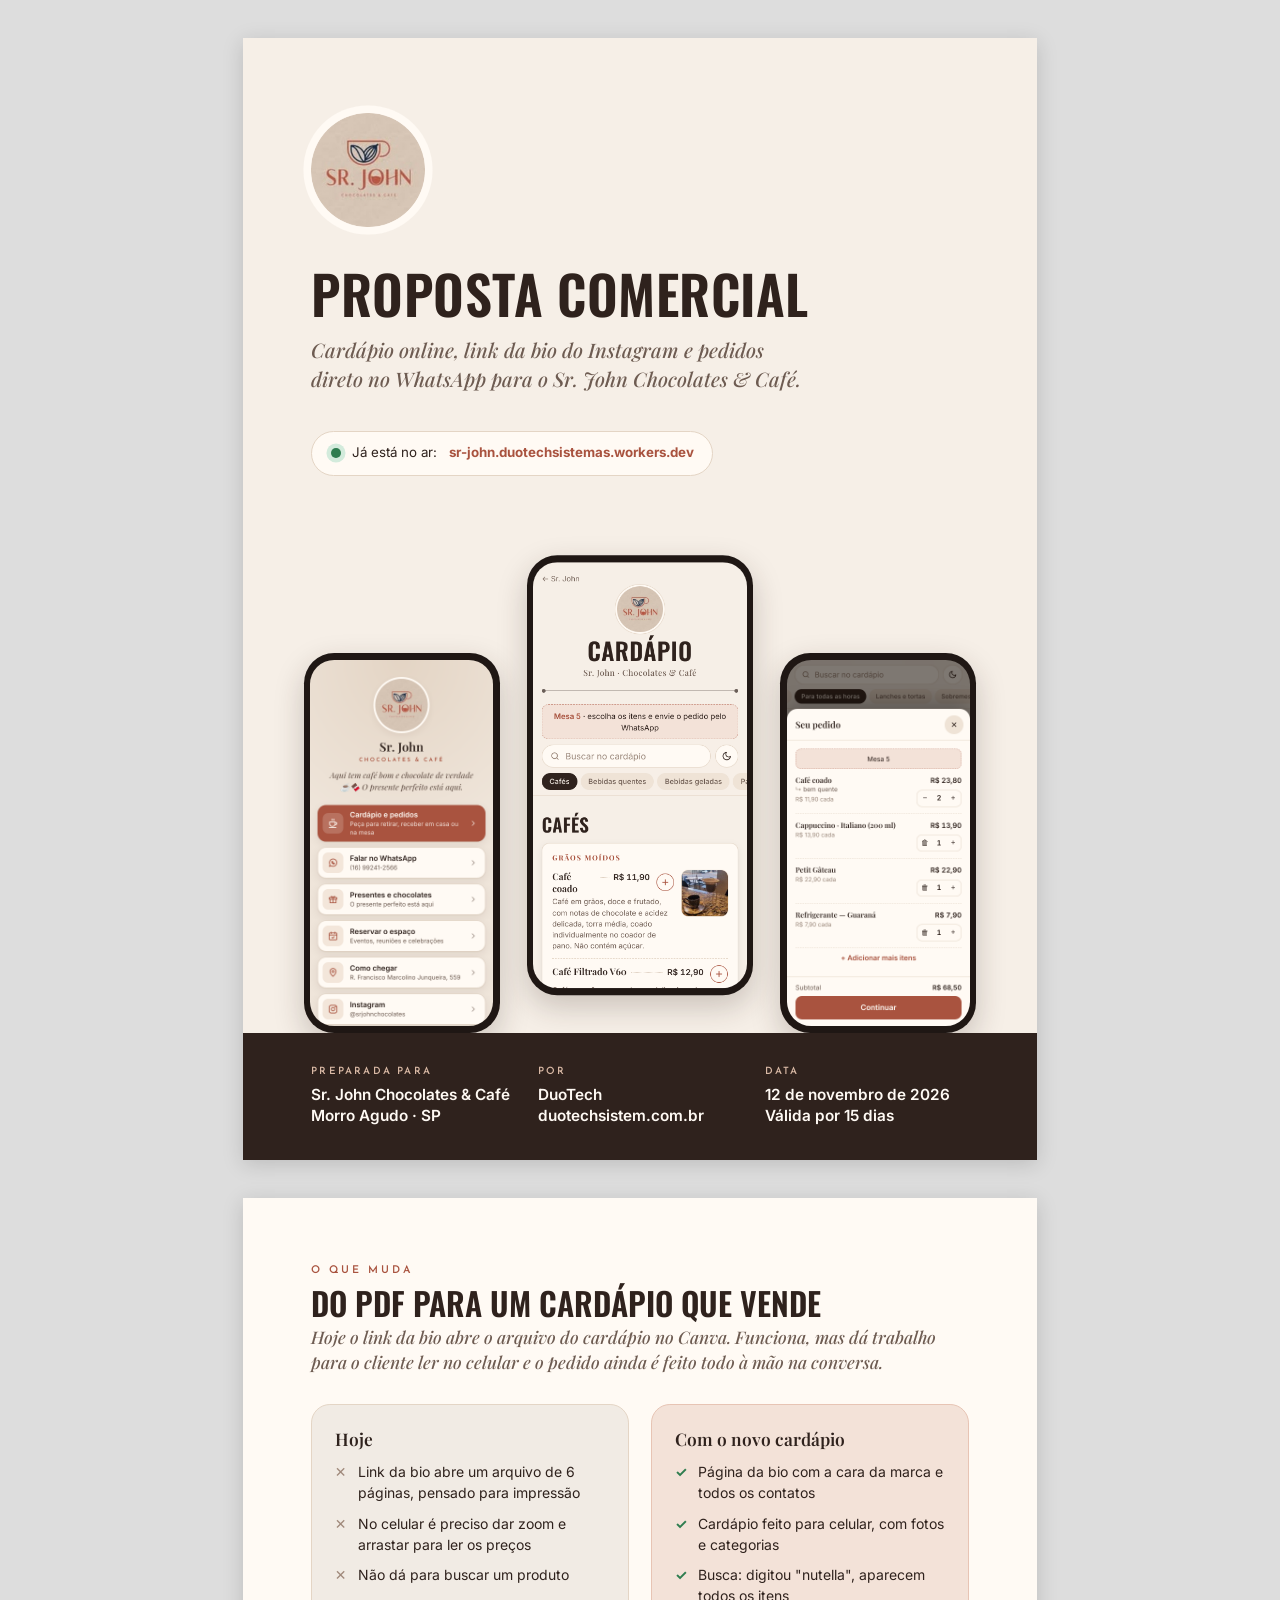
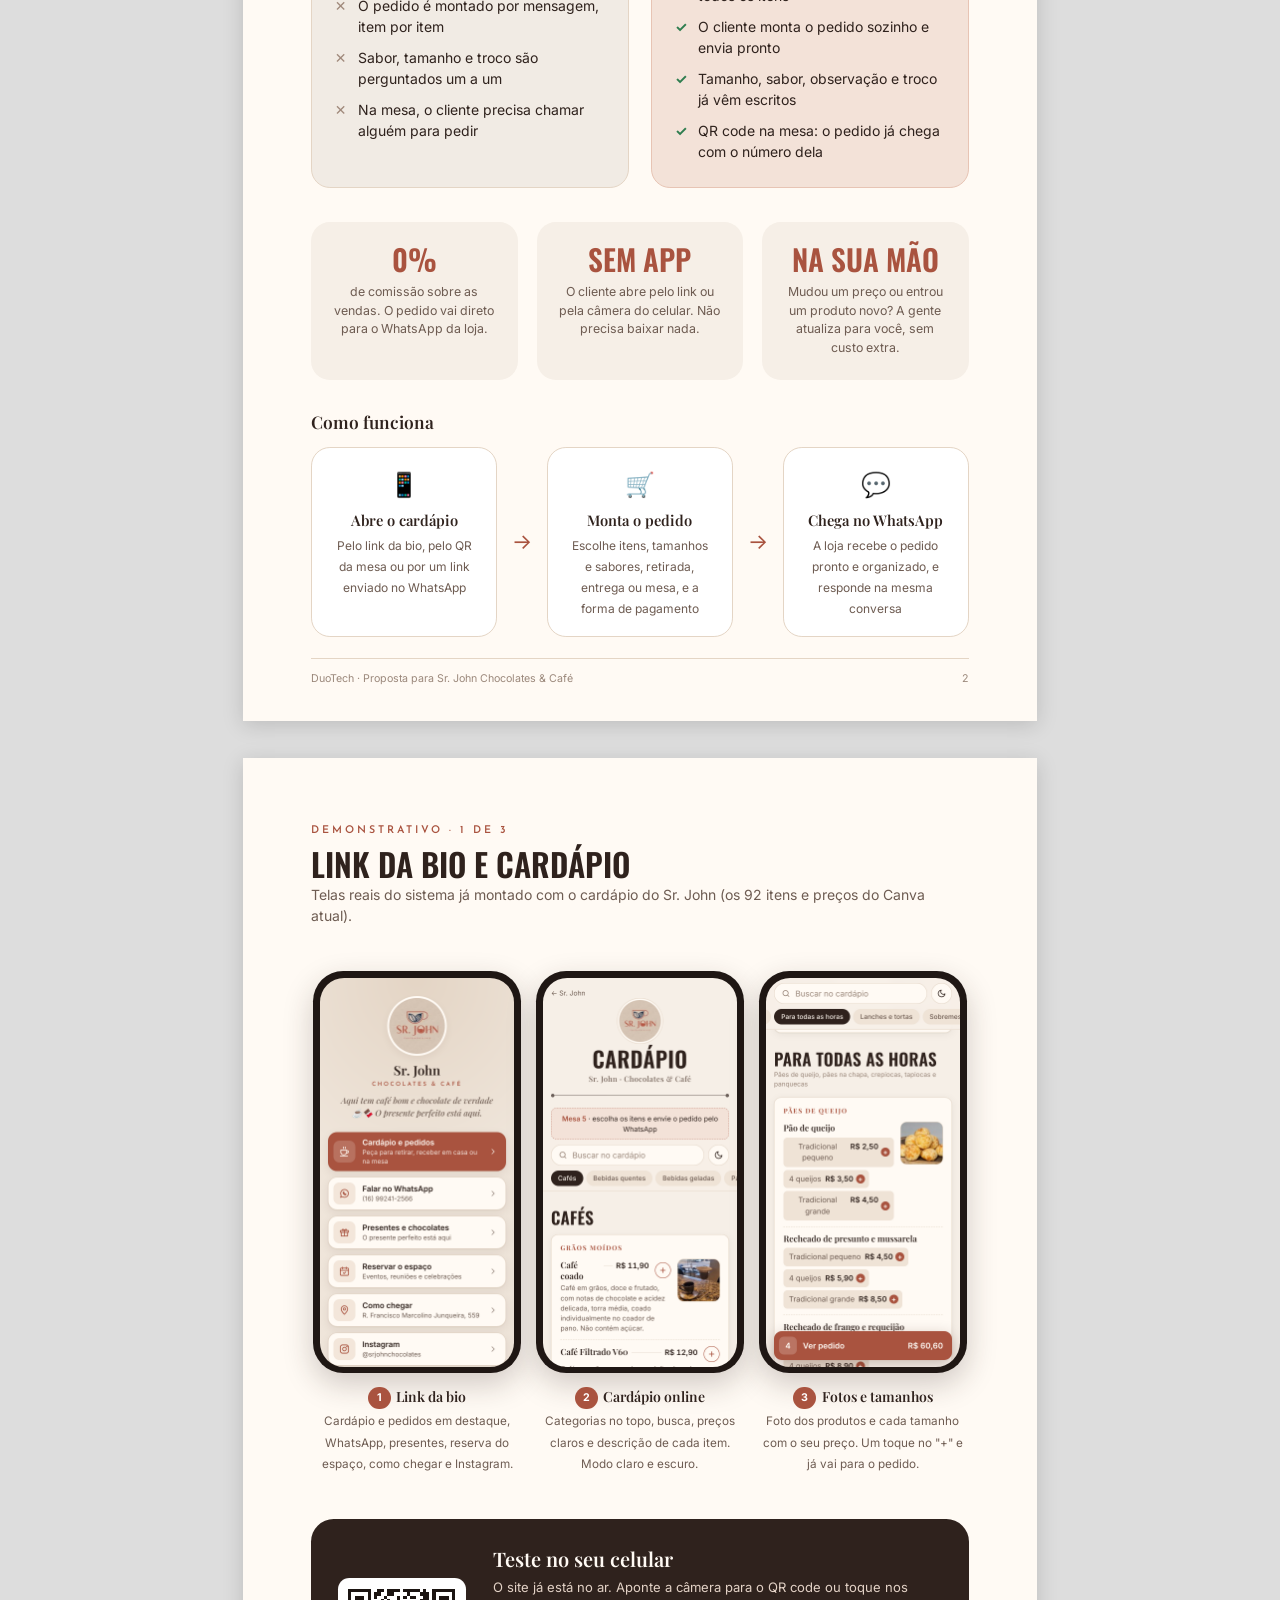
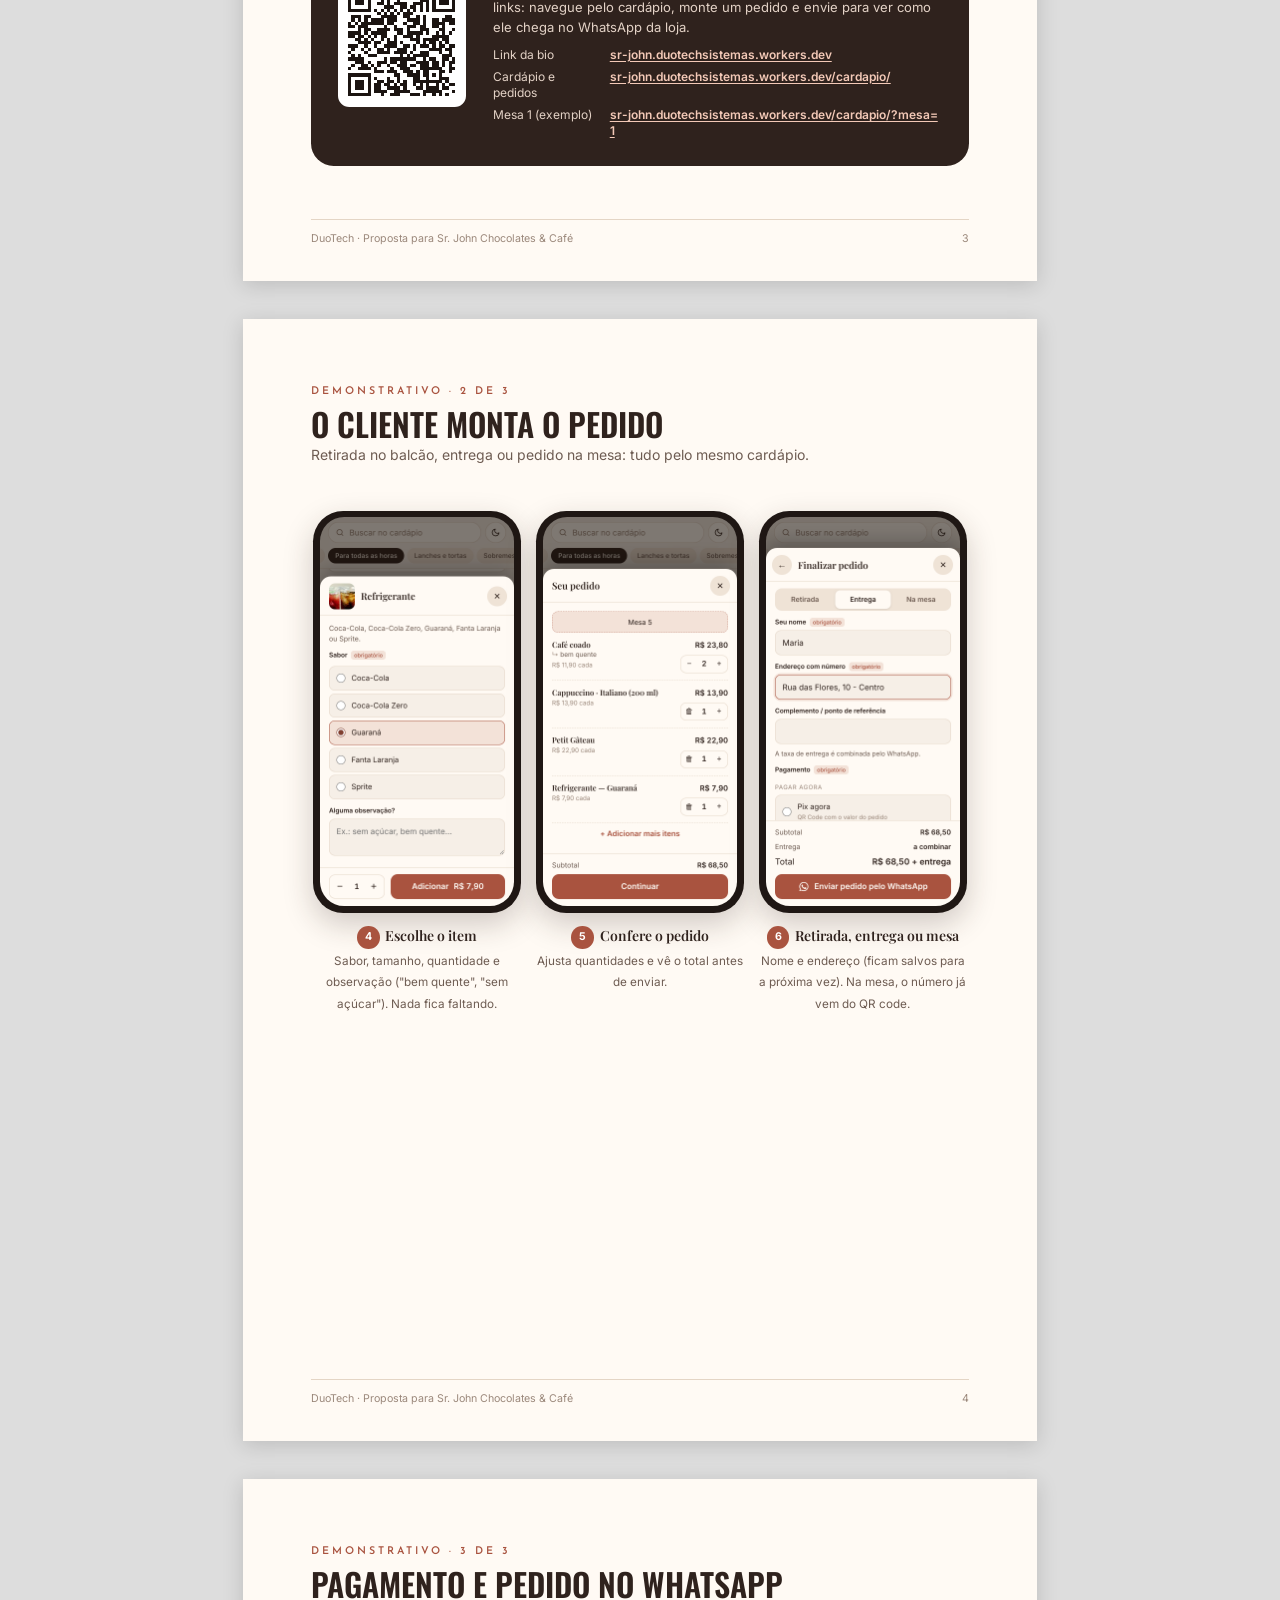
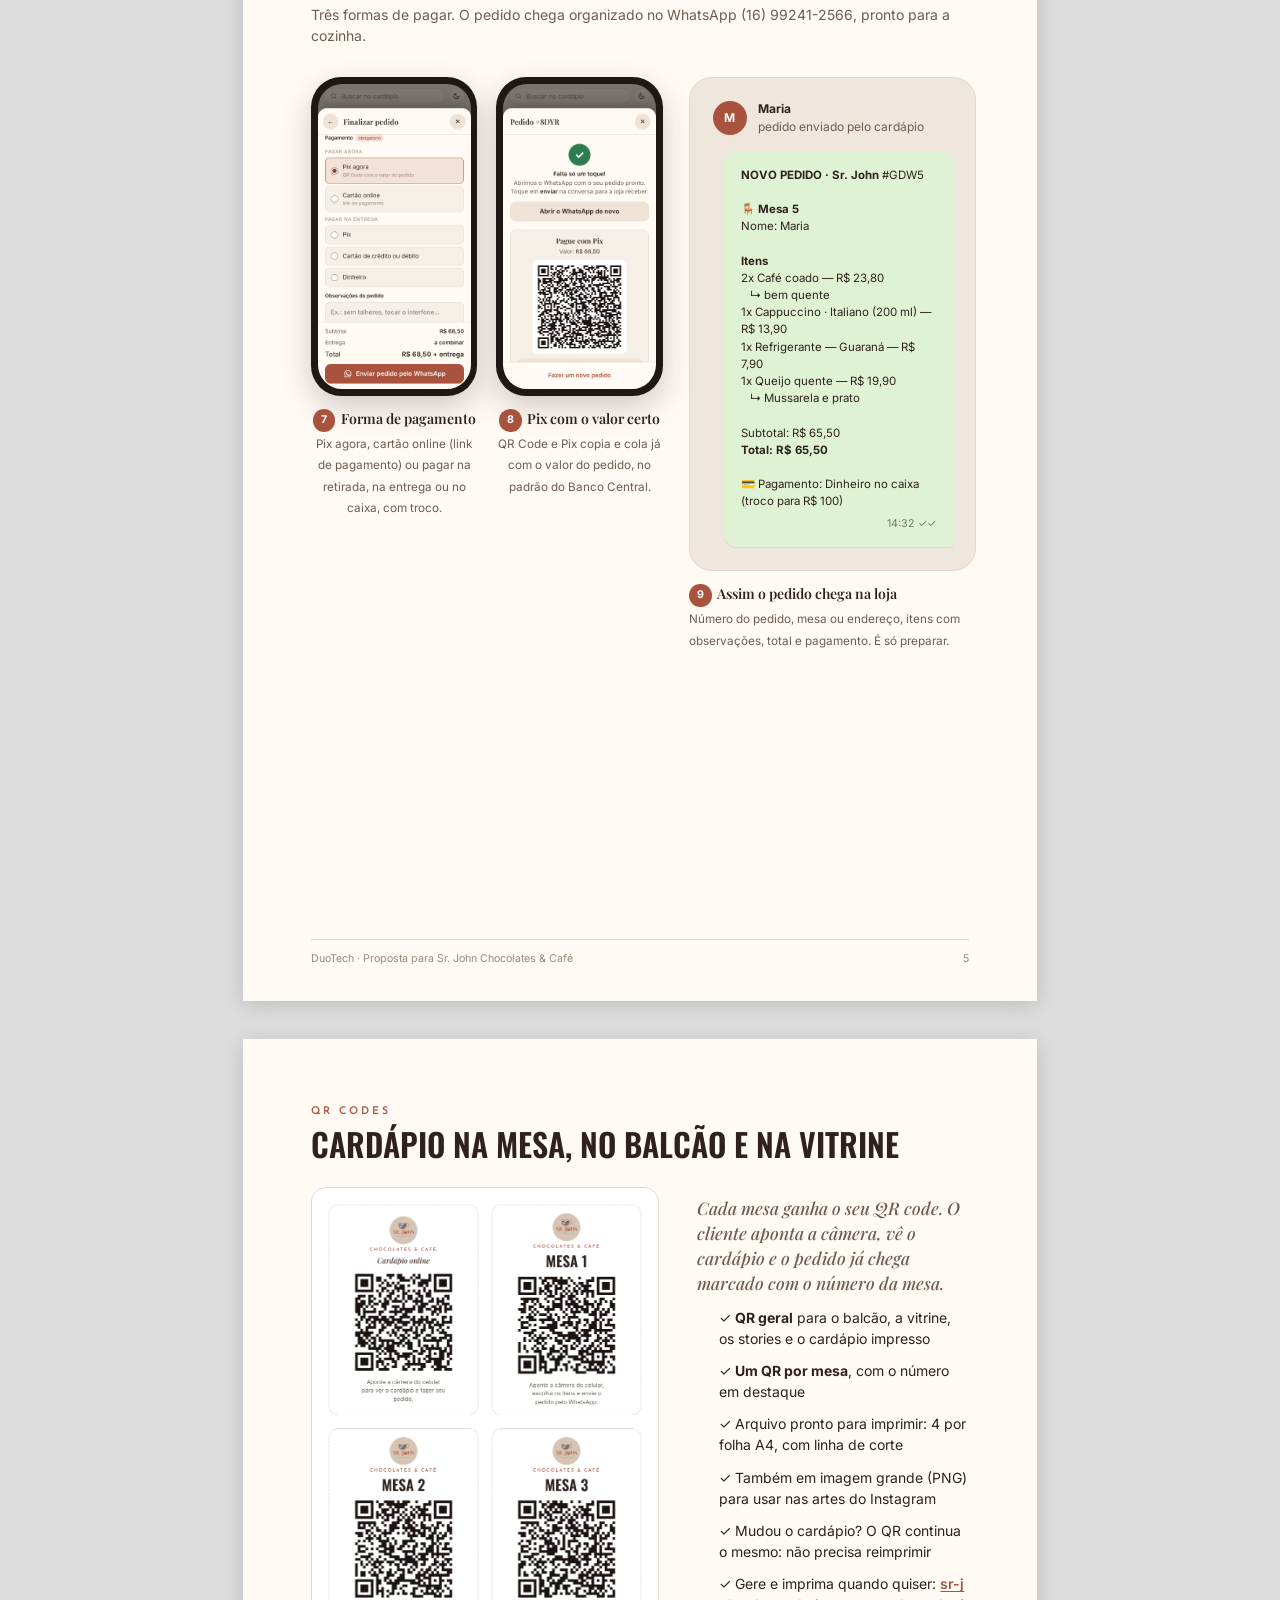
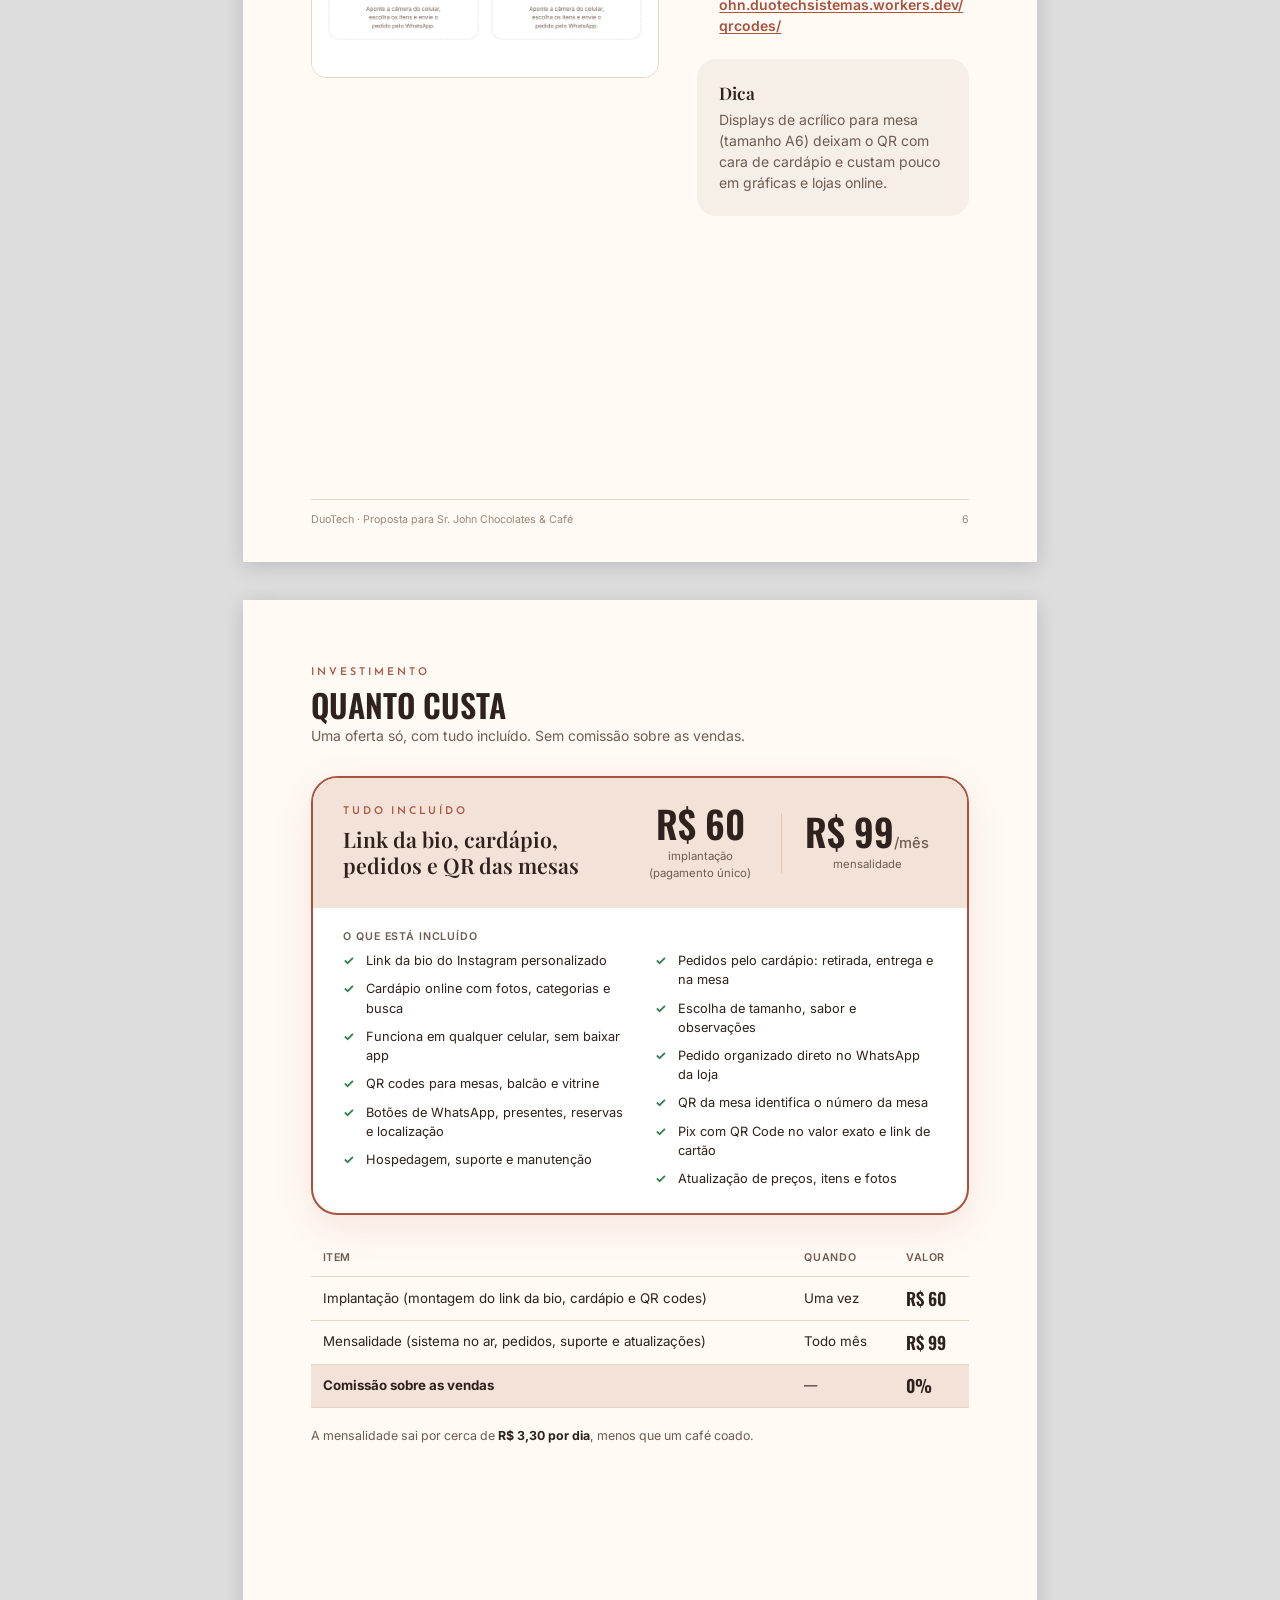
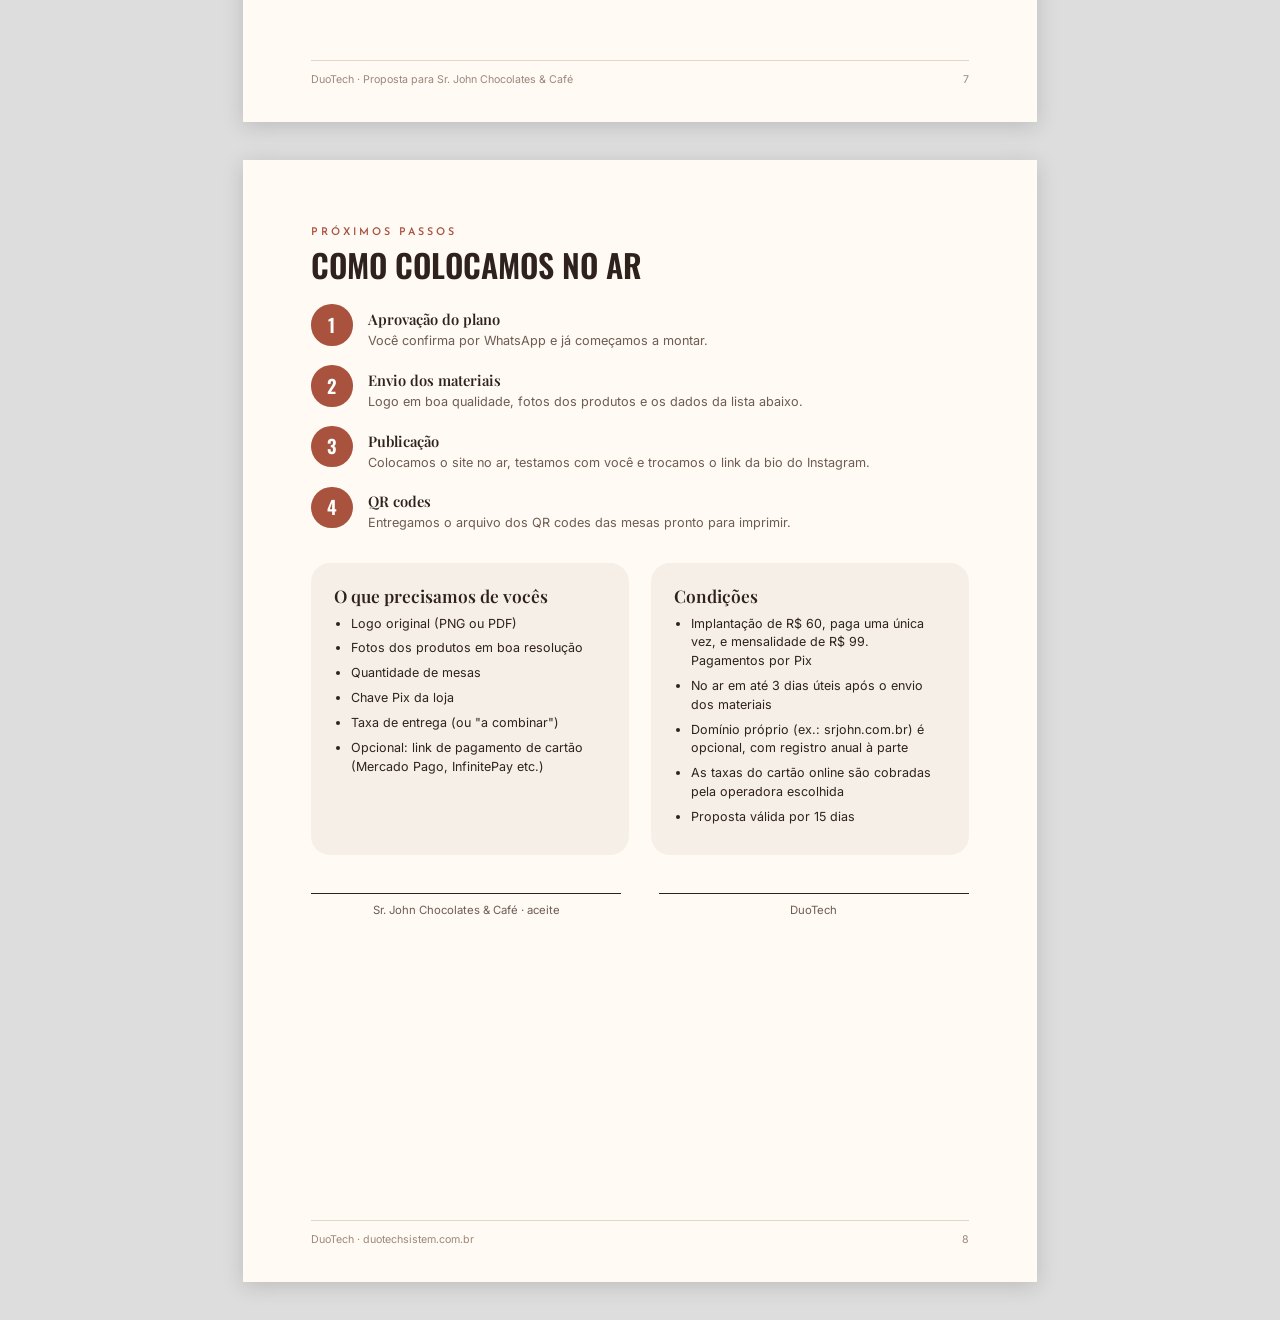
==== commit d16b30e7: "Proposta: endereços do site no ar (capa, demonstrativo e QR codes) Co-Authored-By: Claude Opus 5.5 <" ====
--- a/docs/proposta/proposta.html
+++ b/docs/proposta/proposta.html
@@ -118,6 +118,15 @@
   .demo-box h3 { color: var(--card); font-size: 15pt; margin-bottom: 2mm; }
   .demo-box p { color: #e3d2c6; margin: 0 0 2.5mm; font-size: 9.8pt; }
   .demo-box .url { font: 600 9.5pt/1.3 Inter, sans-serif; color: #f3c9b7; word-break: break-all; }
+  .links-no-ar { display: grid; gap: 1.6mm; margin-top: 1mm; }
+  .links-no-ar a { display: grid; grid-template-columns: 28mm 1fr; gap: 3mm; text-decoration: none; font-size: 9pt; line-height: 1.35; }
+  .links-no-ar a span { color: #e3d2c6; }
+  .links-no-ar a b { color: #f3c9b7; font-weight: 600; word-break: break-all; text-decoration: underline; text-underline-offset: 2px; }
+  .no-ar { display: inline-flex; align-items: center; gap: 3mm; margin-top: 7mm; padding: 3mm 5mm; border-radius: 99px;
+    background: var(--card); border: 1px solid var(--line); font-size: 10pt; color: var(--ink); text-decoration: none; }
+  .no-ar i { width: 2.6mm; height: 2.6mm; border-radius: 50%; background: var(--ok); box-shadow: 0 0 0 1.2mm #d3ebdc; }
+  .no-ar b { color: var(--brand); }
+  .link-ql { color: var(--brand); font-weight: 600; text-decoration: underline; text-underline-offset: 2px; word-break: break-all; }
   .resumo { width: 100%; border-collapse: collapse; margin-top: 7mm; font-size: 10pt; }
   .resumo th, .resumo td { padding: 3mm; border-bottom: 1px solid var(--line); text-align: left; }
   .resumo th { font: 600 8pt/1.2 Inter, sans-serif; text-transform: uppercase; letter-spacing: .06em; color: var(--soft); }
@@ -186,6 +195,7 @@
     <img class="capa-logo" src="../../public/img/logo.png" alt="">
     <h1>Proposta comercial</h1>
     <p class="lead">Cardápio online, link da bio do Instagram e pedidos direto no WhatsApp para o Sr. John Chocolates &amp; Café.</p>
+    <a class="no-ar" href="https://sr-john.duotechsistemas.workers.dev/"><i></i>Já está no ar: <b>sr-john.duotechsistemas.workers.dev</b></a>
   </div>
   <div class="capa-fones">
     <div class="fone"><img src="img/s1-bio.png" alt=""></div>
@@ -236,7 +246,7 @@
     <div class="destaque"><div class="big">Na sua mão</div><p>Mudou um preço ou entrou um produto novo? A gente atualiza para você, sem custo extra.</p></div>
   </div>
 
-  <h3 style="margin-top:12mm">Como funciona</h3>
+  <h3 style="margin-top:8mm">Como funciona</h3>
   <div class="fluxo" style="margin-top:4mm">
     <div class="etapa"><div class="ic">📱</div><b>Abre o cardápio</b><span>Pelo link da bio, pelo QR da mesa ou por um link enviado no WhatsApp</span></div>
     <div class="seta">→</div>
@@ -265,8 +275,12 @@
     <div class="qr"><svg xmlns="http://www.w3.org/2000/svg" viewBox="0 0 35 35" shape-rendering="crispEdges" role="img" aria-label="QR Code do site"><rect width="35" height="35" fill="#fff"/><path d="M1 1h1v1h-1zM2 1h1v1h-1zM3 1h1v1h-1zM4 1h1v1h-1zM5 1h1v1h-1zM6 1h1v1h-1zM7 1h1v1h-1zM10 1h1v1h-1zM11 1h1v1h-1zM13 1h1v1h-1zM14 1h1v1h-1zM15 1h1v1h-1zM16 1h1v1h-1zM18 1h1v1h-1zM19 1h1v1h-1zM20 1h1v1h-1zM21 1h1v1h-1zM22 1h1v1h-1zM24 1h1v1h-1zM27 1h1v1h-1zM28 1h1v1h-1zM29 1h1v1h-1zM30 1h1v1h-1zM31 1h1v1h-1zM32 1h1v1h-1zM33 1h1v1h-1zM1 2h1v1h-1zM7 2h1v1h-1zM9 2h1v1h-1zM10 2h1v1h-1zM13 2h1v1h-1zM14 2h1v1h-1zM19 2h1v1h-1zM23 2h1v1h-1zM24 2h1v1h-1zM25 2h1v1h-1zM27 2h1v1h-1zM33 2h1v1h-1zM1 3h1v1h-1zM3 3h1v1h-1zM4 3h1v1h-1zM5 3h1v1h-1zM7 3h1v1h-1zM9 3h1v1h-1zM12 3h1v1h-1zM16 3h1v1h-1zM18 3h1v1h-1zM20 3h1v1h-1zM21 3h1v1h-1zM24 3h1v1h-1zM25 3h1v1h-1zM27 3h1v1h-1zM29 3h1v1h-1zM30 3h1v1h-1zM31 3h1v1h-1zM33 3h1v1h-1zM1 4h1v1h-1zM3 4h1v1h-1zM4 4h1v1h-1zM5 4h1v1h-1zM7 4h1v1h-1zM11 4h1v1h-1zM13 4h1v1h-1zM16 4h1v1h-1zM23 4h1v1h-1zM24 4h1v1h-1zM25 4h1v1h-1zM27 4h1v1h-1zM29 4h1v1h-1zM30 4h1v1h-1zM31 4h1v1h-1zM33 4h1v1h-1zM1 5h1v1h-1zM3 5h1v1h-1zM4 5h1v1h-1zM5 5h1v1h-1zM7 5h1v1h-1zM10 5h1v1h-1zM11 5h1v1h-1zM13 5h1v1h-1zM15 5h1v1h-1zM16 5h1v1h-1zM17 5h1v1h-1zM18 5h1v1h-1zM21 5h1v1h-1zM22 5h1v1h-1zM23 5h1v1h-1zM25 5h1v1h-1zM27 5h1v1h-1zM29 5h1v1h-1zM30 5h1v1h-1zM31 5h1v1h-1zM33 5h1v1h-1zM1 6h1v1h-1zM7 6h1v1h-1zM12 6h1v1h-1zM13 6h1v1h-1zM14 6h1v1h-1zM17 6h1v1h-1zM18 6h1v1h-1zM20 6h1v1h-1zM21 6h1v1h-1zM23 6h1v1h-1zM25 6h1v1h-1zM27 6h1v1h-1zM33 6h1v1h-1zM1 7h1v1h-1zM2 7h1v1h-1zM3 7h1v1h-1zM4 7h1v1h-1zM5 7h1v1h-1zM6 7h1v1h-1zM7 7h1v1h-1zM9 7h1v1h-1zM11 7h1v1h-1zM13 7h1v1h-1zM15 7h1v1h-1zM17 7h1v1h-1zM19 7h1v1h-1zM21 7h1v1h-1zM23 7h1v1h-1zM25 7h1v1h-1zM27 7h1v1h-1zM28 7h1v1h-1zM29 7h1v1h-1zM30 7h1v1h-1zM31 7h1v1h-1zM32 7h1v1h-1zM33 7h1v1h-1zM10 8h1v1h-1zM12 8h1v1h-1zM14 8h1v1h-1zM16 8h1v1h-1zM18 8h1v1h-1zM19 8h1v1h-1zM20 8h1v1h-1zM2 9h1v1h-1zM3 9h1v1h-1zM4 9h1v1h-1zM6 9h1v1h-1zM7 9h1v1h-1zM11 9h1v1h-1zM12 9h1v1h-1zM13 9h1v1h-1zM14 9h1v1h-1zM15 9h1v1h-1zM18 9h1v1h-1zM19 9h1v1h-1zM22 9h1v1h-1zM24 9h1v1h-1zM31 9h1v1h-1zM32 9h1v1h-1zM2 10h1v1h-1zM4 10h1v1h-1zM6 10h1v1h-1zM8 10h1v1h-1zM9 10h1v1h-1zM10 10h1v1h-1zM11 10h1v1h-1zM13 10h1v1h-1zM14 10h1v1h-1zM15 10h1v1h-1zM19 10h1v1h-1zM20 10h1v1h-1zM21 10h1v1h-1zM22 10h1v1h-1zM24 10h1v1h-1zM27 10h1v1h-1zM28 10h1v1h-1zM30 10h1v1h-1zM31 10h1v1h-1zM32 10h1v1h-1zM33 10h1v1h-1zM1 11h1v1h-1zM3 11h1v1h-1zM5 11h1v1h-1zM6 11h1v1h-1zM7 11h1v1h-1zM8 11h1v1h-1zM9 11h1v1h-1zM10 11h1v1h-1zM11 11h1v1h-1zM13 11h1v1h-1zM14 11h1v1h-1zM18 11h1v1h-1zM21 11h1v1h-1zM22 11h1v1h-1zM24 11h1v1h-1zM27 11h1v1h-1zM28 11h1v1h-1zM29 11h1v1h-1zM30 11h1v1h-1zM32 11h1v1h-1zM33 11h1v1h-1zM1 12h1v1h-1zM2 12h1v1h-1zM4 12h1v1h-1zM5 12h1v1h-1zM6 12h1v1h-1zM12 12h1v1h-1zM15 12h1v1h-1zM19 12h1v1h-1zM20 12h1v1h-1zM21 12h1v1h-1zM23 12h1v1h-1zM24 12h1v1h-1zM27 12h1v1h-1zM28 12h1v1h-1zM30 12h1v1h-1zM4 13h1v1h-1zM6 13h1v1h-1zM7 13h1v1h-1zM10 13h1v1h-1zM11 13h1v1h-1zM12 13h1v1h-1zM13 13h1v1h-1zM15 13h1v1h-1zM16 13h1v1h-1zM17 13h1v1h-1zM19 13h1v1h-1zM23 13h1v1h-1zM24 13h1v1h-1zM25 13h1v1h-1zM29 13h1v1h-1zM30 13h1v1h-1zM33 13h1v1h-1zM1 14h1v1h-1zM2 14h1v1h-1zM3 14h1v1h-1zM4 14h1v1h-1zM6 14h1v1h-1zM8 14h1v1h-1zM9 14h1v1h-1zM10 14h1v1h-1zM11 14h1v1h-1zM12 14h1v1h-1zM16 14h1v1h-1zM17 14h1v1h-1zM19 14h1v1h-1zM20 14h1v1h-1zM21 14h1v1h-1zM22 14h1v1h-1zM23 14h1v1h-1zM25 14h1v1h-1zM28 14h1v1h-1zM30 14h1v1h-1zM32 14h1v1h-1zM1 15h1v1h-1zM2 15h1v1h-1zM4 15h1v1h-1zM5 15h1v1h-1zM7 15h1v1h-1zM9 15h1v1h-1zM11 15h1v1h-1zM12 15h1v1h-1zM15 15h1v1h-1zM18 15h1v1h-1zM19 15h1v1h-1zM20 15h1v1h-1zM22 15h1v1h-1zM27 15h1v1h-1zM28 15h1v1h-1zM29 15h1v1h-1zM30 15h1v1h-1zM31 15h1v1h-1zM3 16h1v1h-1zM4 16h1v1h-1zM6 16h1v1h-1zM8 16h1v1h-1zM11 16h1v1h-1zM13 16h1v1h-1zM15 16h1v1h-1zM20 16h1v1h-1zM21 16h1v1h-1zM22 16h1v1h-1zM24 16h1v1h-1zM25 16h1v1h-1zM26 16h1v1h-1zM27 16h1v1h-1zM28 16h1v1h-1zM30 16h1v1h-1zM31 16h1v1h-1zM4 17h1v1h-1zM5 17h1v1h-1zM6 17h1v1h-1zM7 17h1v1h-1zM9 17h1v1h-1zM10 17h1v1h-1zM13 17h1v1h-1zM14 17h1v1h-1zM15 17h1v1h-1zM17 17h1v1h-1zM22 17h1v1h-1zM24 17h1v1h-1zM26 17h1v1h-1zM27 17h1v1h-1zM29 17h1v1h-1zM31 17h1v1h-1zM1 18h1v1h-1zM2 18h1v1h-1zM3 18h1v1h-1zM6 18h1v1h-1zM9 18h1v1h-1zM12 18h1v1h-1zM13 18h1v1h-1zM14 18h1v1h-1zM15 18h1v1h-1zM18 18h1v1h-1zM19 18h1v1h-1zM21 18h1v1h-1zM23 18h1v1h-1zM24 18h1v1h-1zM25 18h1v1h-1zM27 18h1v1h-1zM29 18h1v1h-1zM30 18h1v1h-1zM32 18h1v1h-1zM33 18h1v1h-1zM2 19h1v1h-1zM5 19h1v1h-1zM7 19h1v1h-1zM10 19h1v1h-1zM11 19h1v1h-1zM13 19h1v1h-1zM16 19h1v1h-1zM17 19h1v1h-1zM18 19h1v1h-1zM21 19h1v1h-1zM26 19h1v1h-1zM27 19h1v1h-1zM28 19h1v1h-1zM29 19h1v1h-1zM31 19h1v1h-1zM32 19h1v1h-1zM1 20h1v1h-1zM6 20h1v1h-1zM10 20h1v1h-1zM11 20h1v1h-1zM12 20h1v1h-1zM13 20h1v1h-1zM15 20h1v1h-1zM16 20h1v1h-1zM17 20h1v1h-1zM18 20h1v1h-1zM20 20h1v1h-1zM23 20h1v1h-1zM24 20h1v1h-1zM25 20h1v1h-1zM29 20h1v1h-1zM32 20h1v1h-1zM2 21h1v1h-1zM4 21h1v1h-1zM7 21h1v1h-1zM8 21h1v1h-1zM9 21h1v1h-1zM17 21h1v1h-1zM19 21h1v1h-1zM21 21h1v1h-1zM22 21h1v1h-1zM23 21h1v1h-1zM24 21h1v1h-1zM25 21h1v1h-1zM30 21h1v1h-1zM31 21h1v1h-1zM32 21h1v1h-1zM1 22h1v1h-1zM2 22h1v1h-1zM3 22h1v1h-1zM4 22h1v1h-1zM5 22h1v1h-1zM12 22h1v1h-1zM14 22h1v1h-1zM15 22h1v1h-1zM16 22h1v1h-1zM17 22h1v1h-1zM18 22h1v1h-1zM19 22h1v1h-1zM20 22h1v1h-1zM21 22h1v1h-1zM24 22h1v1h-1zM26 22h1v1h-1zM27 22h1v1h-1zM30 22h1v1h-1zM31 22h1v1h-1zM33 22h1v1h-1zM3 23h1v1h-1zM4 23h1v1h-1zM5 23h1v1h-1zM7 23h1v1h-1zM10 23h1v1h-1zM11 23h1v1h-1zM12 23h1v1h-1zM14 23h1v1h-1zM15 23h1v1h-1zM17 23h1v1h-1zM18 23h1v1h-1zM22 23h1v1h-1zM23 23h1v1h-1zM24 23h1v1h-1zM25 23h1v1h-1zM27 23h1v1h-1zM28 23h1v1h-1zM30 23h1v1h-1zM32 23h1v1h-1zM33 23h1v1h-1zM2 24h1v1h-1zM5 24h1v1h-1zM6 24h1v1h-1zM8 24h1v1h-1zM10 24h1v1h-1zM13 24h1v1h-1zM16 24h1v1h-1zM17 24h1v1h-1zM18 24h1v1h-1zM20 24h1v1h-1zM21 24h1v1h-1zM23 24h1v1h-1zM24 24h1v1h-1zM25 24h1v1h-1zM27 24h1v1h-1zM28 24h1v1h-1zM30 24h1v1h-1zM32 24h1v1h-1zM1 25h1v1h-1zM4 25h1v1h-1zM5 25h1v1h-1zM6 25h1v1h-1zM7 25h1v1h-1zM9 25h1v1h-1zM14 25h1v1h-1zM17 25h1v1h-1zM18 25h1v1h-1zM19 25h1v1h-1zM23 25h1v1h-1zM24 25h1v1h-1zM25 25h1v1h-1zM26 25h1v1h-1zM27 25h1v1h-1zM28 25h1v1h-1zM29 25h1v1h-1zM32 25h1v1h-1zM33 25h1v1h-1zM9 26h1v1h-1zM10 26h1v1h-1zM11 26h1v1h-1zM13 26h1v1h-1zM14 26h1v1h-1zM15 26h1v1h-1zM18 26h1v1h-1zM19 26h1v1h-1zM20 26h1v1h-1zM22 26h1v1h-1zM24 26h1v1h-1zM25 26h1v1h-1zM29 26h1v1h-1zM30 26h1v1h-1zM32 26h1v1h-1zM1 27h1v1h-1zM2 27h1v1h-1zM3 27h1v1h-1zM4 27h1v1h-1zM5 27h1v1h-1zM6 27h1v1h-1zM7 27h1v1h-1zM15 27h1v1h-1zM16 27h1v1h-1zM19 27h1v1h-1zM20 27h1v1h-1zM21 27h1v1h-1zM22 27h1v1h-1zM24 27h1v1h-1zM25 27h1v1h-1zM27 27h1v1h-1zM29 27h1v1h-1zM1 28h1v1h-1zM7 28h1v1h-1zM9 28h1v1h-1zM13 28h1v1h-1zM16 28h1v1h-1zM21 28h1v1h-1zM22 28h1v1h-1zM25 28h1v1h-1zM29 28h1v1h-1zM30 28h1v1h-1zM31 28h1v1h-1zM1 29h1v1h-1zM3 29h1v1h-1zM4 29h1v1h-1zM5 29h1v1h-1zM7 29h1v1h-1zM10 29h1v1h-1zM11 29h1v1h-1zM13 29h1v1h-1zM14 29h1v1h-1zM16 29h1v1h-1zM18 29h1v1h-1zM21 29h1v1h-1zM22 29h1v1h-1zM23 29h1v1h-1zM24 29h1v1h-1zM25 29h1v1h-1zM26 29h1v1h-1zM27 29h1v1h-1zM28 29h1v1h-1zM29 29h1v1h-1zM31 29h1v1h-1zM1 30h1v1h-1zM3 30h1v1h-1zM4 30h1v1h-1zM5 30h1v1h-1zM7 30h1v1h-1zM9 30h1v1h-1zM10 30h1v1h-1zM12 30h1v1h-1zM13 30h1v1h-1zM15 30h1v1h-1zM17 30h1v1h-1zM18 30h1v1h-1zM21 30h1v1h-1zM23 30h1v1h-1zM25 30h1v1h-1zM28 30h1v1h-1zM30 30h1v1h-1zM32 30h1v1h-1zM33 30h1v1h-1zM1 31h1v1h-1zM3 31h1v1h-1zM4 31h1v1h-1zM5 31h1v1h-1zM7 31h1v1h-1zM9 31h1v1h-1zM10 31h1v1h-1zM13 31h1v1h-1zM14 31h1v1h-1zM15 31h1v1h-1zM16 31h1v1h-1zM18 31h1v1h-1zM22 31h1v1h-1zM23 31h1v1h-1zM25 31h1v1h-1zM26 31h1v1h-1zM27 31h1v1h-1zM28 31h1v1h-1zM30 31h1v1h-1zM31 31h1v1h-1zM1 32h1v1h-1zM7 32h1v1h-1zM9 32h1v1h-1zM10 32h1v1h-1zM11 32h1v1h-1zM12 32h1v1h-1zM15 32h1v1h-1zM16 32h1v1h-1zM17 32h1v1h-1zM18 32h1v1h-1zM19 32h1v1h-1zM24 32h1v1h-1zM25 32h1v1h-1zM26 32h1v1h-1zM27 32h1v1h-1zM28 32h1v1h-1zM29 32h1v1h-1zM33 32h1v1h-1zM1 33h1v1h-1zM2 33h1v1h-1zM3 33h1v1h-1zM4 33h1v1h-1zM5 33h1v1h-1zM6 33h1v1h-1zM7 33h1v1h-1zM11 33h1v1h-1zM14 33h1v1h-1zM15 33h1v1h-1zM16 33h1v1h-1zM20 33h1v1h-1zM21 33h1v1h-1zM22 33h1v1h-1zM24 33h1v1h-1zM27 33h1v1h-1zM29 33h1v1h-1zM31 33h1v1h-1z" fill="#1b1411"/></svg></div>
     <div>
       <h3>Teste no seu celular</h3>
-      <p>O site já está no ar. Aponte a câmera para o QR code ou abra o link: navegue pelo cardápio, monte um pedido e envie para ver como ele chega no WhatsApp da loja.</p>
-      <div class="url">https://sr-john.duotechsistemas.workers.dev</div>
+      <p>O site já está no ar. Aponte a câmera para o QR code ou toque nos links: navegue pelo cardápio, monte um pedido e envie para ver como ele chega no WhatsApp da loja.</p>
+      <div class="links-no-ar">
+        <a href="https://sr-john.duotechsistemas.workers.dev/"><span>Link da bio</span><b>sr-john.duotechsistemas.workers.dev</b></a>
+        <a href="https://sr-john.duotechsistemas.workers.dev/cardapio/"><span>Cardápio e pedidos</span><b>sr-john.duotechsistemas.workers.dev/cardapio/</b></a>
+        <a href="https://sr-john.duotechsistemas.workers.dev/cardapio/?mesa=1"><span>Mesa 1 (exemplo)</span><b>sr-john.duotechsistemas.workers.dev/cardapio/?mesa=1</b></a>
+      </div>
     </div>
   </div>
   <div class="rodape"><span>DuoTech · Proposta para Sr. John Chocolates &amp; Café</span><span>3</span></div>
@@ -341,6 +355,7 @@
         <li style="margin-bottom:3mm">✓ Arquivo pronto para imprimir: 4 por folha A4, com linha de corte</li>
         <li style="margin-bottom:3mm">✓ Também em imagem grande (PNG) para usar nas artes do Instagram</li>
         <li style="margin-bottom:3mm">✓ Mudou o cardápio? O QR continua o mesmo: não precisa reimprimir</li>
+        <li style="margin-bottom:3mm">✓ Gere e imprima quando quiser: <a class="link-ql" href="https://sr-john.duotechsistemas.workers.dev/qrcodes/">sr-john.duotechsistemas.workers.dev/qrcodes/</a></li>
       </ul>
       <div class="caixa" style="margin-top:6mm">
         <h3>Dica</h3>
